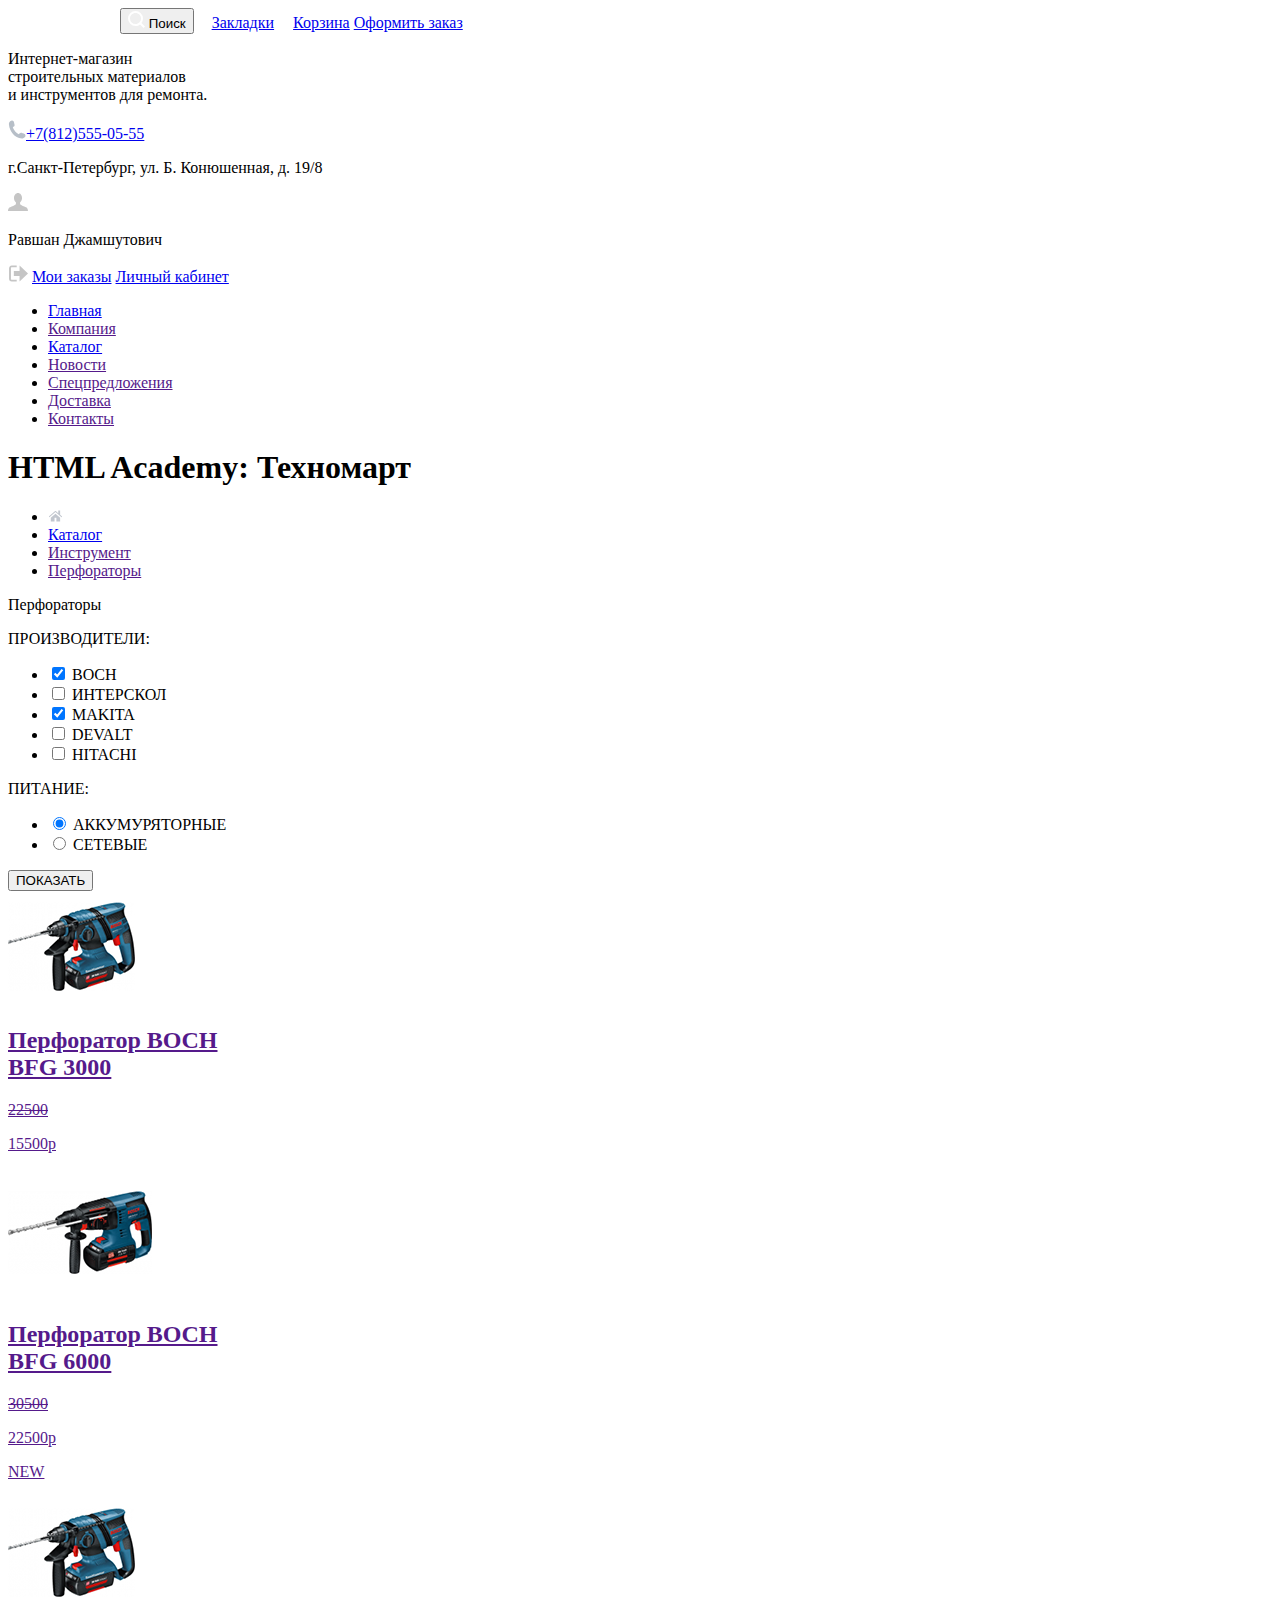
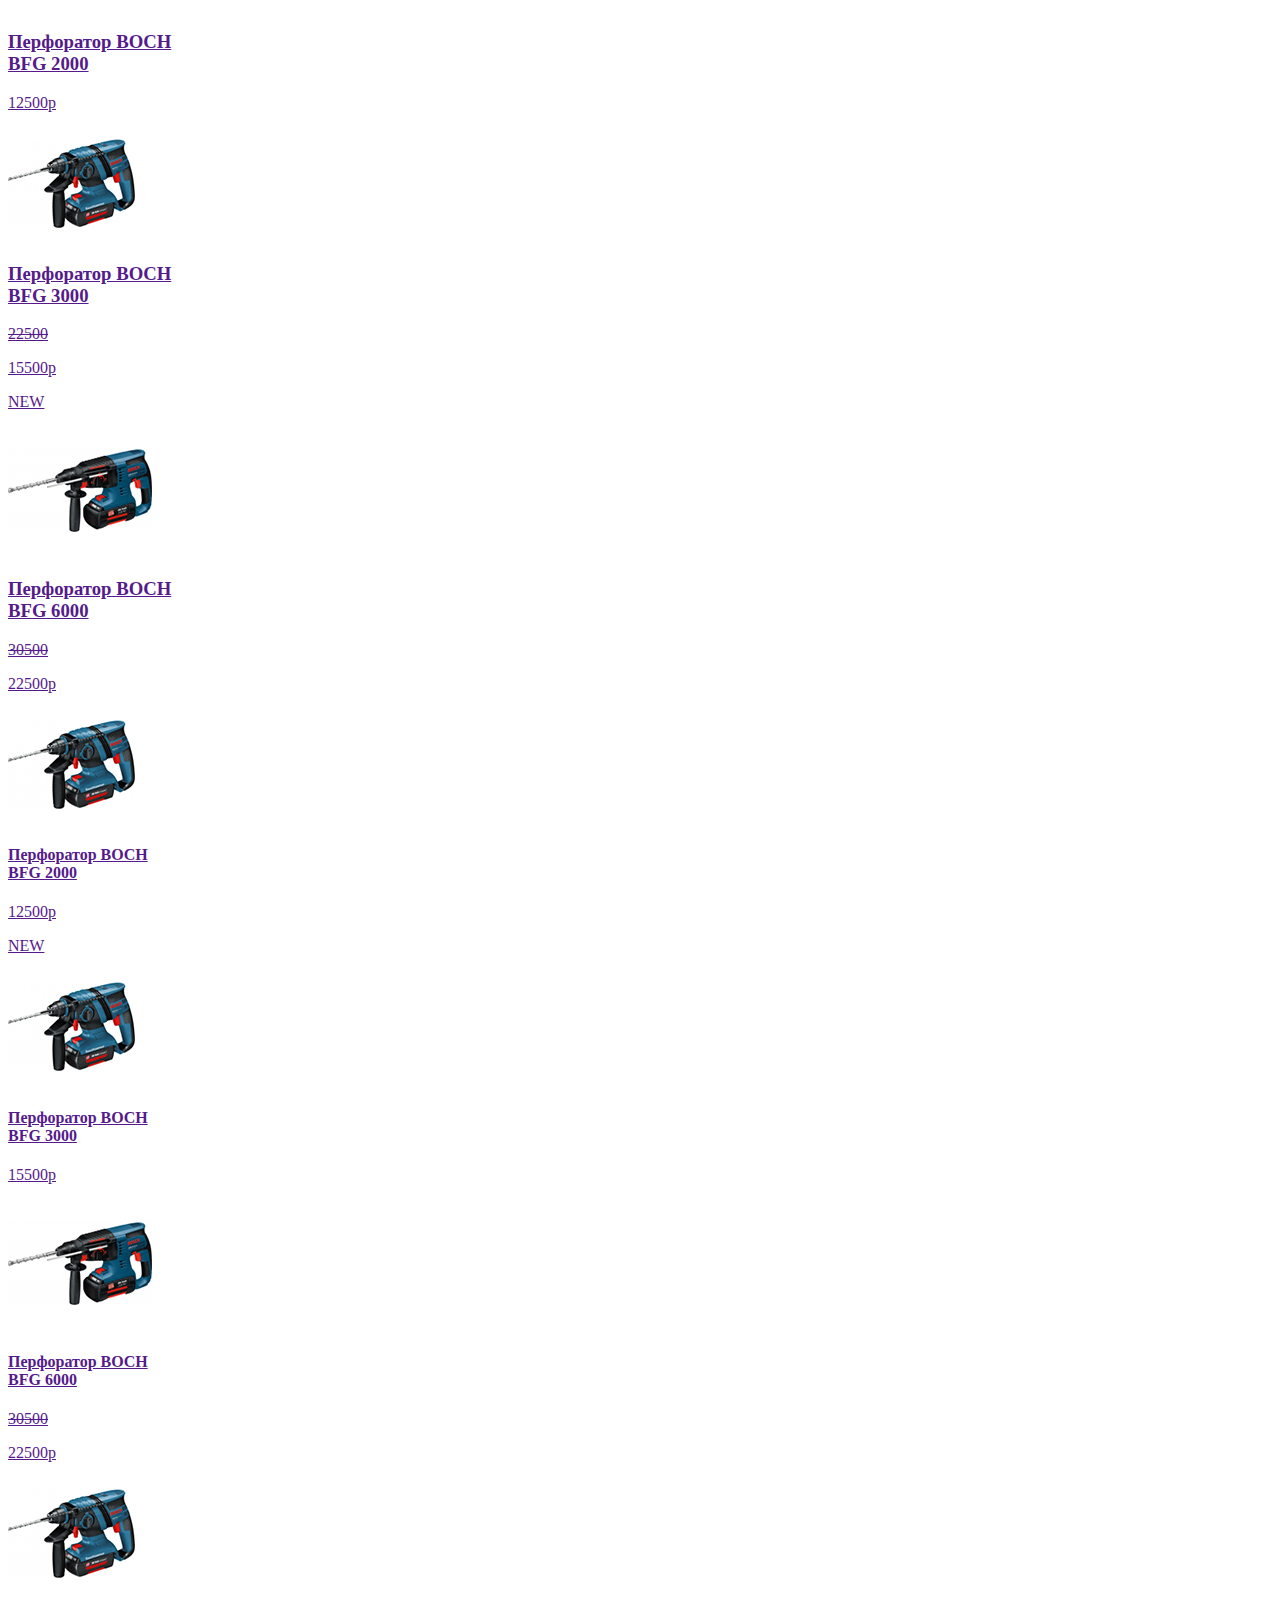
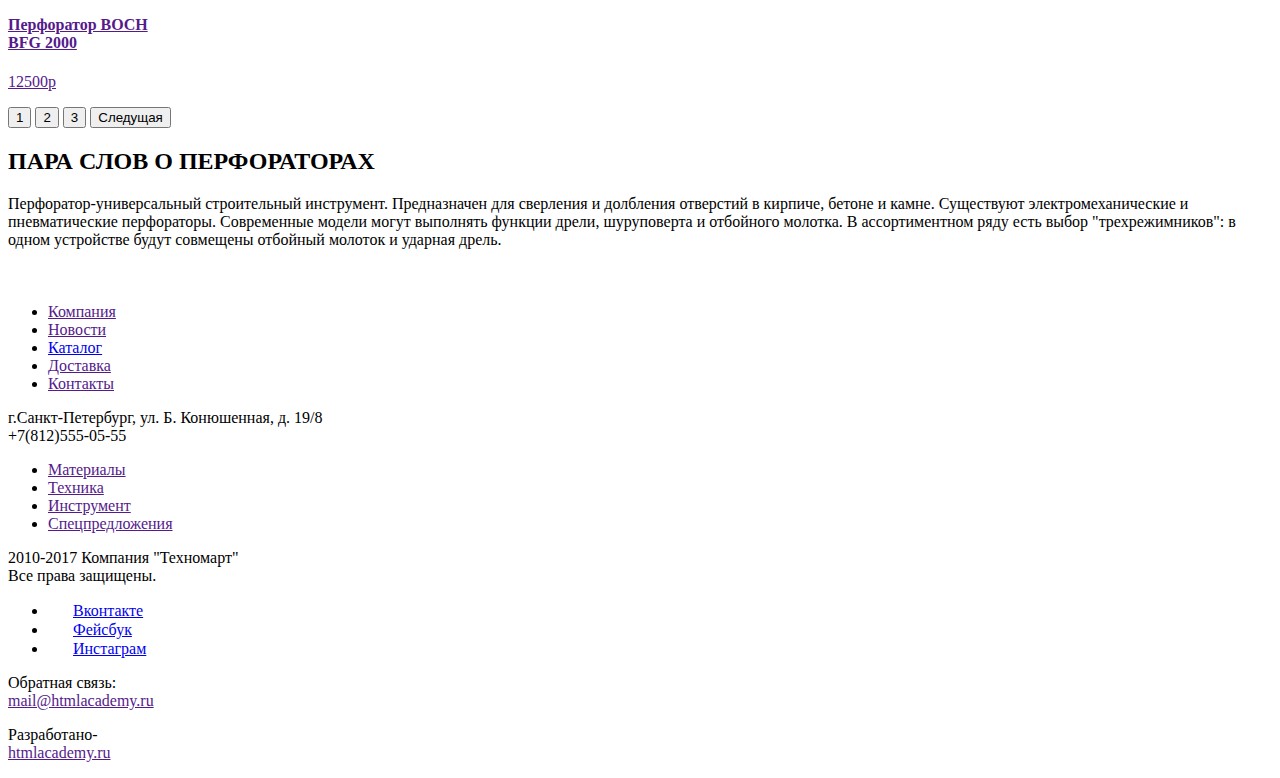
==== catalog.html @ 57511e49 "Доработка" ====
<!DOCTYPE html>
<html lang="ru">
  <head>
    <meta charset="utf-8">
    <title>HTML Academy: Техномарт</title>
  </head>
  <body>
  <header>
  <div>
   <a>
    <img src="./img/logo-technomart.svg" width="108" height="18" alt="Логотип ТЕХНОМАРТ">
   </a>
    <button type="button"><img src="./img/icon-search.svg" width="17" height="17" alt=""> Поиск</button>
    <a href=".html"><img src="./img/icon-bookmark.svg" width="14" height="16" alt="">Закладки</a>
    <a href=".html"><img src="./img/icon-cart.svg" width="15" height="18" alt="">Корзина</a>
    <a href=".html">Оформить заказ</a>
  </div>
  <div>
   <p>Интернет-магазин<br>
     строительных материалов<br>
	 и инструментов для ремонта.
   </p>
   <div>
    <a href=".html"><img src="./img/icon-phone.svg" width="18" height="19" alt="">+7(812)555-05-55</a>
    <p>г.Санкт-Петербург, ул. Б. Конюшенная, д. 19/8 </p>
   </div>
   <div>
    <img src="./img/icon-user.svg" width="20" height="18" alt=""><p>Равшан Джамшутович</p><img src="./img/icon-logout.svg" width="20" height="17" alt=""></button>
    <a href=".html">Мои заказы</a>
    <a href=".html">Личный кабинет</a>
   </div>
  </div>
  <nav>
   <ul>
	 <li><a href="index.html"> Главная </a></li>
	 <li><a href=""> Компания </a></li>
	 <li><a href="catalog.html"> Каталог</a></li>
	 <li><a href=""> Новости </a></li>
	 <li><a href=""> Спецпредложения </a></li>
	 <li><a href=""> Доставка </a></li>
	 <li><a href=""> Контакты</a></li>
	</ul>
	</nav>
   </header>
   
   <main>
     <h1>HTML Academy: Техномарт</h1> 
	 <ul>
	  <li>
		<a href="index.html">
			<img src="./img/icon-home.svg" width="14" height="12" alt="Техномарт">
		</a>
	  </li>
	  <li><a href="catalog.html"> Каталог </a></li>
	  <li><a href=""> Инструмент </a></li>
	  <li><a href=""> Перфораторы</a></li>
	 </ul>
	   <p>Перфораторы</p>
	 <div>
	  <form>
	 <p>ПРОИЗВОДИТЕЛИ:</p>
	 <ul>
	  <li>
	  <label>
		  <input type="checkbox" name="vendor[]" value="BOCH" checked>
		  BOCH
	  </label>
	  </li>
	  <li>
	  <label>
		  <input type="checkbox" name="vendor[]" value="ИНТЕРСКОЛ">
		  ИНТЕРСКОЛ
	  </label>
	  </li>
	  <li>
	  <label>
		  <input type="checkbox" name="vendor[]" value="MAKITA" checked>
		  MAKITA
	  </label>
	  </li>
	  <li>
	  <label>
		  <input type="checkbox" name="vendor[]" value="DEVALT">
		  DEVALT
	  </label>
	  </li>
	  <li>
	  <label>
		  <input type="checkbox" name="vendor[]" value="HITACHI">
		  HITACHI
	  </label>
	  </li>
	 </ul>
	 <p>ПИТАНИЕ:</p>
	 <ul>
	  <li>
	   <label>
	    <input type="radio" name="charge" value="АККУМУРЯТОРНЫЕ" checked>
	    АККУМУРЯТОРНЫЕ
	   </label>
	  </li>
	  <li>
	   <label>
	    <input type="radio" name="charge" value="СЕТЕВЫЕ">
	    СЕТЕВЫЕ
	   </label>
	  </li>
	 </ul>
	 <button type="submit">ПОКАЗАТЬ</button>
	 </form>
	 <div>
	  <div>
	   <a href="">
	    <img src="./img/snippet-18927_copy_3.png" width="127" height="112" alt="Перфоратор">
	    <h2>Перфоратор BOCH<br>
	      BFG 3000 </h2>
	    <s>22500</s>
	    <p>15500p</p>	
	   </a>
	  </div>
	 
	  <div>
	   <a href="">
	    <img src="./img/snippet-945_copy_2.png" width="144" height="128" alt="Перфоратор">
	    <h2>Перфоратор BOCH<br>
	      BFG 6000 </h2>
	    <s>30500</s>
	    <p>22500p</p>
	   </a>
	  </div>
	 
	  <div>
	   <a href="">
	    <p>NEW</p>
		<img src="./img/snippet-18927_copy_3.png" width="127" height="112"alt="Перфоратор">
	    <h3>Перфоратор BOCH<br>
	      BFG 2000 </h3>
	    <p>12500p</p>	
	   </a>
	  </div>
	 
	  <div>
	   <a href="">
	     <img src="./img/snippet-18927_copy_3.png" width="127" height="112" alt="Перфоратор">
	     <h3>Перфоратор BOCH<br>
	      BFG 3000 </h3>
		 <s>22500</s>
	     <p>15500p</p>	
	    </a>
	   </div>
	 
	  <div>
	   <a href="">
	    <p>NEW</p>
	    <img src="./img/snippet-945_copy_2.png" width="144" height="128"  alt="Перфоратор">
	    <h3>Перфоратор BOCH<br>
	      BFG 6000 </h3>
		<s>30500</s>
		<p>22500p</p>
	   </a>
	  </div>
	 
	  <div>
	   <a href="">
	    <img src="./img/snippet-18927_copy_3.png" width="127" height="112" alt="Перфоратор">
	    <h4>Перфоратор BOCH<br>
	      BFG 2000 </h4>
	    <p>12500p</p>	
	   </a>
	  </div>
	 
	  <div>
	   <a href="">
	    <p>NEW</p>
	    <img src="./img/snippet-18927_copy_3.png" width="127" height="112" alt="Перфоратор">
	    <h4>Перфоратор BOCH<br> BFG 3000</h4>
	    <p>15500p</p>
	   </a>
	  </div>
	 
	  <div>
	   <a href="">
	    <img src="./img/snippet-945_copy_2.png" width="144" height="128"  alt="Перфоратор">
	    <h4>Перфоратор BOCH<br>
	      BFG 6000 </h4>
	    <s>30500</s>
	    <p>22500p</p>
	   </a>
	  </div>
	 
	  <div>
	   <a href="">
	    <img src="./img/snippet-18927_copy_3.png" width="127" height="112" alt="Перфоратор">
	    <h4>Перфоратор BOCH<br>
	      BFG 2000 </h4>
	    <p>12500p</p>	
	   </a>
	  </div>
	 </div>
	 </div>
	 
	 <div>
	  <button type="button">1</button>
	  <button type="button">2</button>
	  <button type="button">3</button>
	  <button type="button">Следущая</button>
 	 </div>
	 <div>
	  <h2>ПАРА СЛОВ О ПЕРФОРАТОРАХ</h2>
	  <p>Перфоратор-универсальный строительный инструмент. Предназначен для сверления и долбления отверстий в кирпиче, бетоне и камне.
	     Существуют электромеханические и пневматические перфораторы. Современные модели могут выполнять функции дрели, шуруповерта и отбойного молотка. В ассортиментном ряду есть выбор "трехрежимников": в одном устройстве будут совмещены отбойный молоток и ударная дрель.</p>
	 </div>
	</main>
	<footer>
	 <div>
      <a>
        <img src="./img/logo-technomart.svg" width="108" height="18" alt="Логотип ТЕХНОМАРТ">
      </a>
      <ul>
       <li><a href=""> Компания </a></li>
	   <li><a href=""> Новости </a></li>
	   <li><a href="catalog.html"> Каталог</a></li>
	   <li><a href=""> Доставка</a></li>
	   <li><a href=""> Контакты</a></li>
      </ul>
	 </div>
	 <div>
      <p>г.Санкт-Петербург, ул. Б. Конюшенная, д. 19/8 <br>
	    +7(812)555-05-55
	  </p>
      <ul>
	   <li><a href=""> Материалы </a></li>
	   <li><a href=""> Техника </a></li>
	   <li><a href=""> Инструмент </a></li>
	   <li><a href=""> Спецпредложения </a></li>
      </ul>
	 </div>
	 <div>
	  <p>2010-2017 Компания "Техномарт"<br>
	    Все права защищены.
	  </p>
	  <ul>
	   <li><a href="#"><img src="./img/icon-vk.svg" width="25" height="15" alt="">Вконтакте</a></li>
	   <li><a href="#"><img src="./img/icon-fb.svg" width="25" height="15" alt="">Фейсбук</a></li>
	   <li><a href="#"><img src="./img/icon-insta.svg" width="25" height="15" alt="">Инстаграм</a></li>
	  </ul>
	  <p>Обратная связь:<br>
	    <a href="">mail@htmlacademy.ru</a>
	  <p>Разработано-<br>
	    <a href="">htmlacademy.ru</a>
	  </p>
	 </div>
	
     
   </footer>
   </body>
   </html>
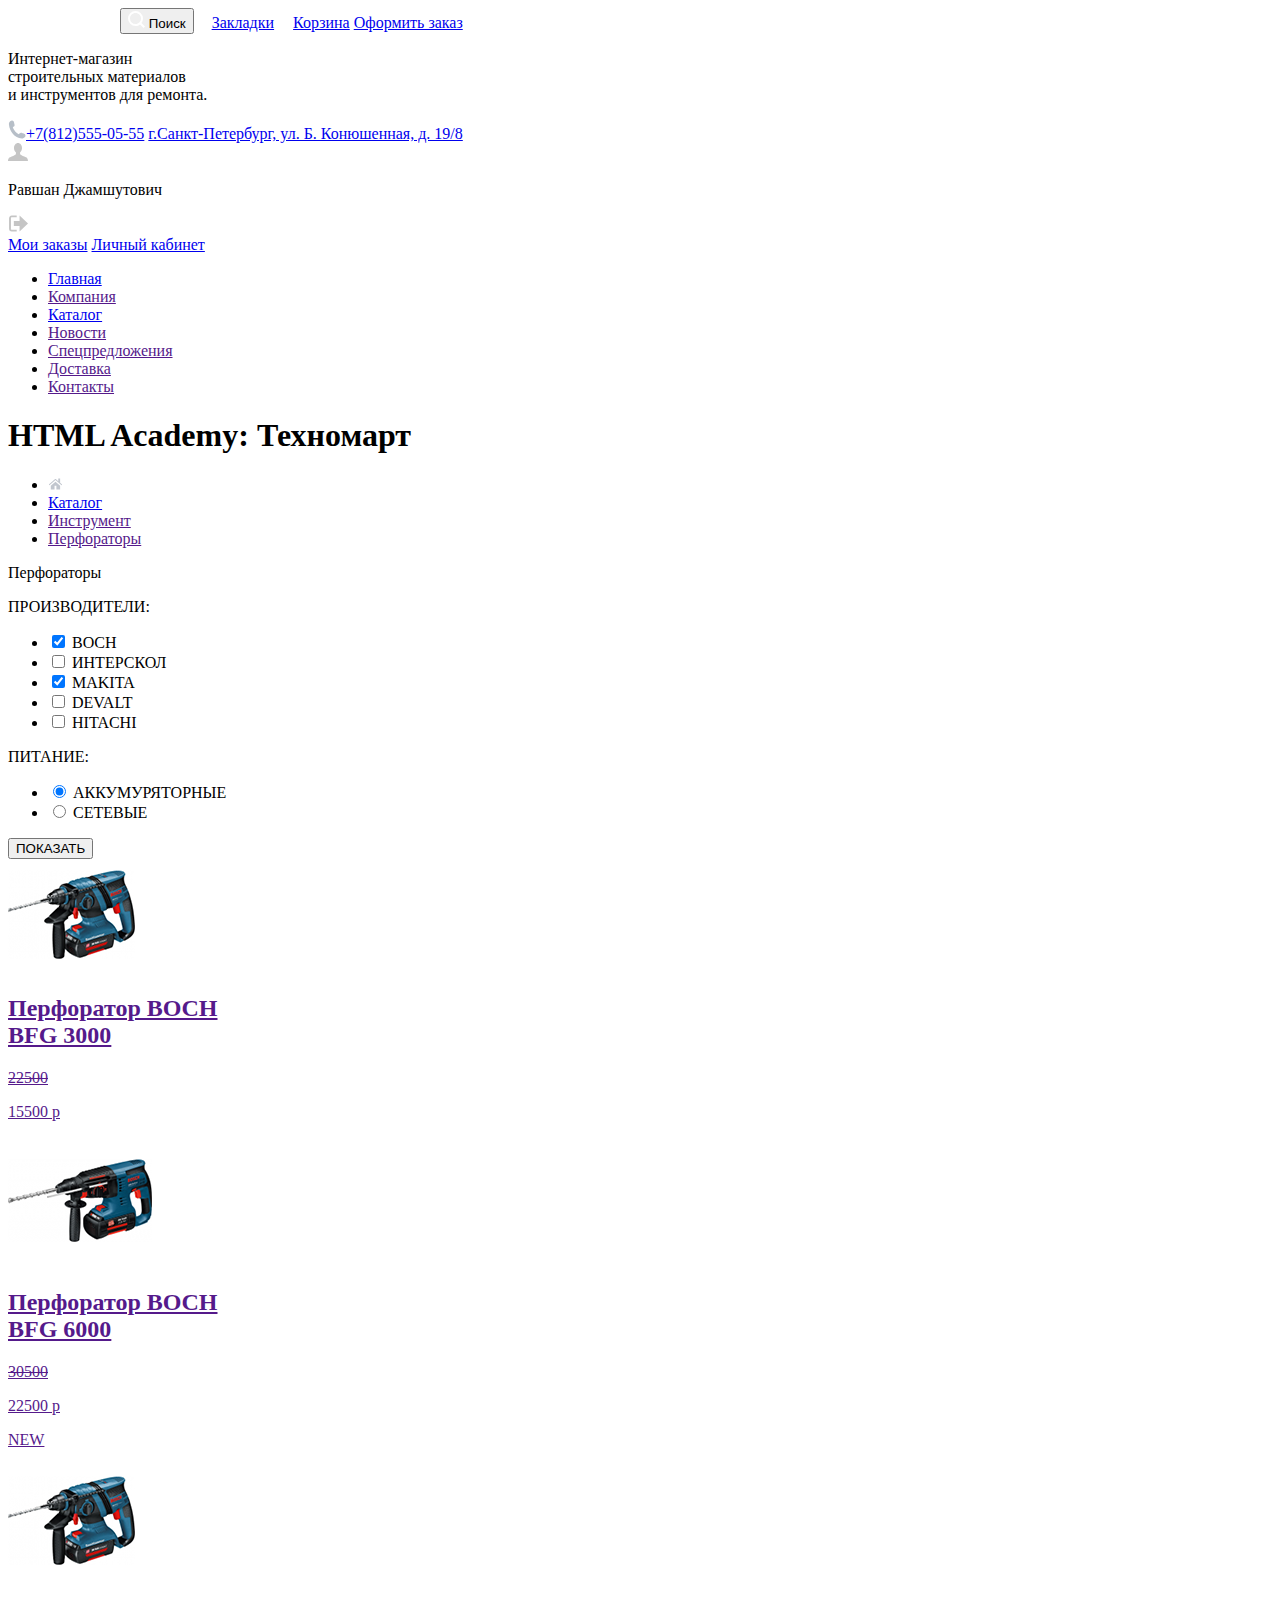
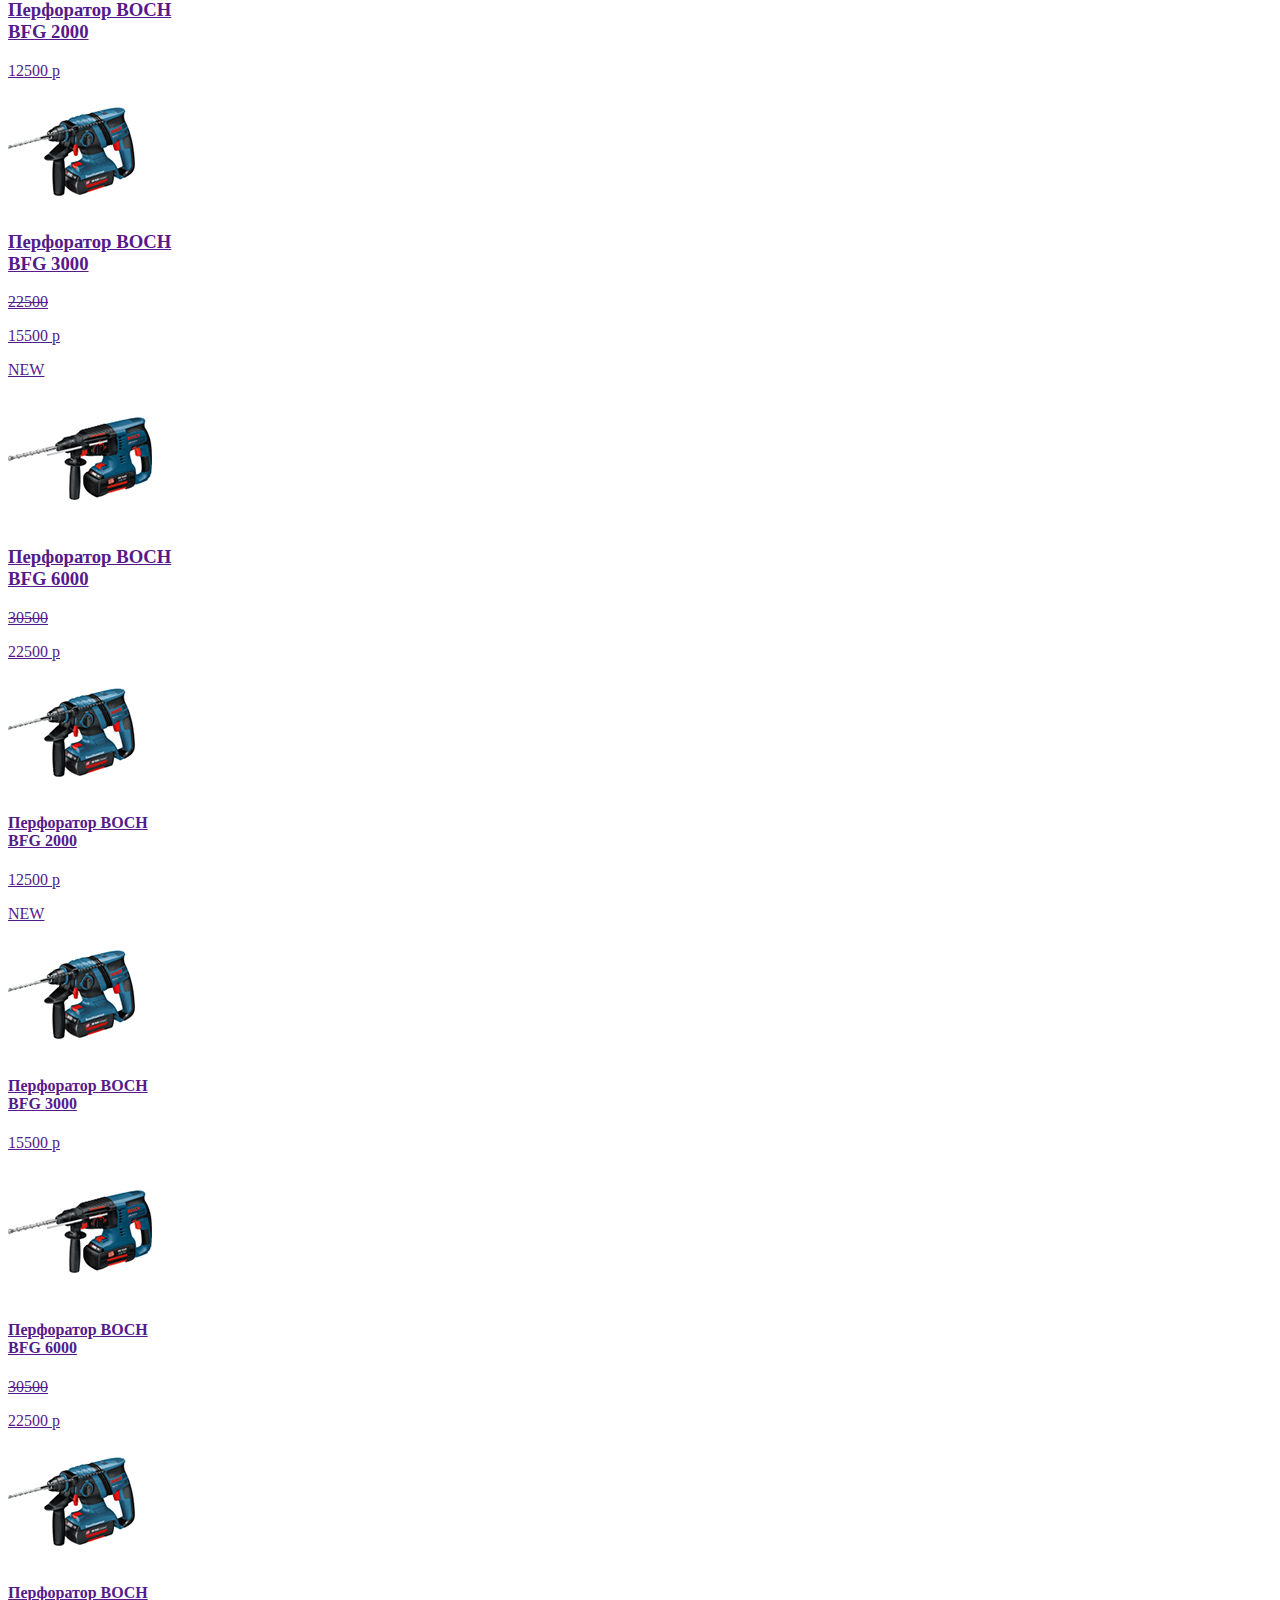
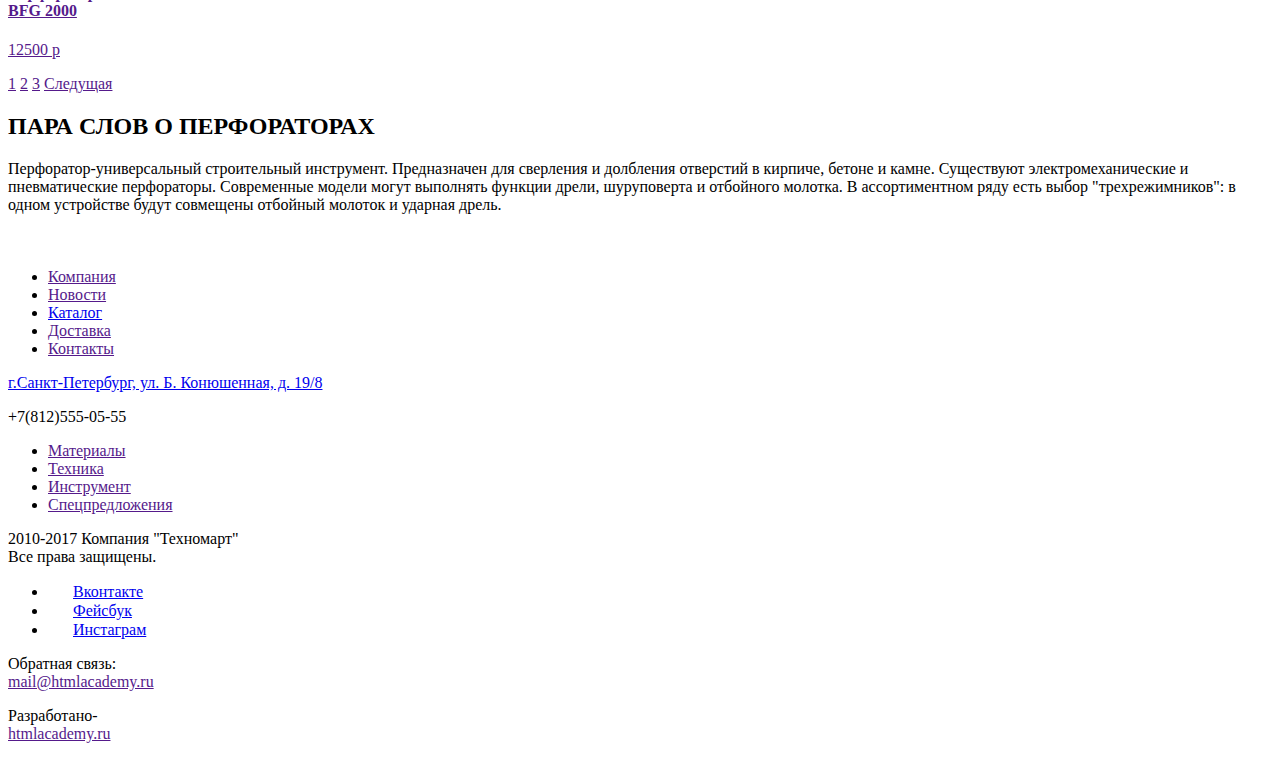
==== commit 101e547f: "css. Базовая стилизация" ====
--- a/catalog.html
+++ b/catalog.html
@@ -23,10 +23,14 @@
    </p>
    <div>
     <a href=".html"><img src="./img/icon-phone.svg" width="18" height="19" alt="">+7(812)555-05-55</a>
-    <p>г.Санкт-Петербург, ул. Б. Конюшенная, д. 19/8 </p>
+    <a href="https://www.google.com/maps/place/%D0%91%D0%BE%D0%BB%D1%8C%D1%88%D0%B0%D1%8F+%D0%9A%D0%BE%D0%BD%D1%8E%D1%88%D0%B5%D0%BD%D0%BD%D0%B0%D1%8F+%D1%83%D0%BB.,+19%2F8,+%D0%A1%D0%B0%D0%BD%D0%BA%D1%82-%D0%9F%D0%B5%D1%82%D0%B5%D1%80%D0%B1%D1%83%D1%80%D0%B3,+191186/@59.9387192,30.3208587,17z/data=!3m1!4b1!4m5!3m4!1s0x4696310fca145cc1:0x42b32648d8238007!8m2!3d59.9387165!4d30.3230474?hl=ru-RU">г.Санкт-Петербург, ул. Б. Конюшенная, д. 19/8 </a>
    </div>
    <div>
-    <img src="./img/icon-user.svg" width="20" height="18" alt=""><p>Равшан Джамшутович</p><img src="./img/icon-logout.svg" width="20" height="17" alt=""></button>
+    <div>
+     <img src="./img/icon-user.svg" width="20" height="18" alt="">
+	 <p>Равшан Джамшутович</p>
+	 <a href="index.html"><img src="./img/icon-logout.svg" width="20" height="17" alt=""></a>
+	 </div>
     <a href=".html">Мои заказы</a>
     <a href=".html">Личный кабинет</a>
    </div>
@@ -43,9 +47,9 @@
 	</ul>
 	</nav>
    </header>
-   
+
    <main>
-     <h1>HTML Academy: Техномарт</h1> 
+     <h1>HTML Academy: Техномарт</h1>
 	 <ul>
 	  <li>
 		<a href="index.html">
@@ -116,40 +120,40 @@
 	    <h2>Перфоратор BOCH<br>
 	      BFG 3000 </h2>
 	    <s>22500</s>
-	    <p>15500p</p>	
-	   </a>
-	  </div>
-	 
+	    <p class="value">15500 p</p>
+	   </a>
+	  </div>
+
 	  <div>
 	   <a href="">
 	    <img src="./img/snippet-945_copy_2.png" width="144" height="128" alt="Перфоратор">
 	    <h2>Перфоратор BOCH<br>
 	      BFG 6000 </h2>
 	    <s>30500</s>
-	    <p>22500p</p>
-	   </a>
-	  </div>
-	 
+	    <p class="value">22500 p</p>
+	   </a>
+	  </div>
+
 	  <div>
 	   <a href="">
 	    <p>NEW</p>
 		<img src="./img/snippet-18927_copy_3.png" width="127" height="112"alt="Перфоратор">
 	    <h3>Перфоратор BOCH<br>
 	      BFG 2000 </h3>
-	    <p>12500p</p>	
-	   </a>
-	  </div>
-	 
+	    <p class="value">12500 p</p>
+	   </a>
+	  </div>
+
 	  <div>
 	   <a href="">
 	     <img src="./img/snippet-18927_copy_3.png" width="127" height="112" alt="Перфоратор">
 	     <h3>Перфоратор BOCH<br>
 	      BFG 3000 </h3>
 		 <s>22500</s>
-	     <p>15500p</p>	
+	     <p class="value">15500 p</p>
 	    </a>
 	   </div>
-	 
+
 	  <div>
 	   <a href="">
 	    <p>NEW</p>
@@ -157,54 +161,54 @@
 	    <h3>Перфоратор BOCH<br>
 	      BFG 6000 </h3>
 		<s>30500</s>
-		<p>22500p</p>
-	   </a>
-	  </div>
-	 
+		<p class="value">22500 p</p>
+	   </a>
+	  </div>
+
 	  <div>
 	   <a href="">
 	    <img src="./img/snippet-18927_copy_3.png" width="127" height="112" alt="Перфоратор">
 	    <h4>Перфоратор BOCH<br>
 	      BFG 2000 </h4>
-	    <p>12500p</p>	
-	   </a>
-	  </div>
-	 
+	    <p class="value">12500 p</p>
+	   </a>
+	  </div>
+
 	  <div>
 	   <a href="">
 	    <p>NEW</p>
 	    <img src="./img/snippet-18927_copy_3.png" width="127" height="112" alt="Перфоратор">
 	    <h4>Перфоратор BOCH<br> BFG 3000</h4>
-	    <p>15500p</p>
-	   </a>
-	  </div>
-	 
+	    <p class="value">15500 p</p>
+	   </a>
+	  </div>
+
 	  <div>
 	   <a href="">
 	    <img src="./img/snippet-945_copy_2.png" width="144" height="128"  alt="Перфоратор">
 	    <h4>Перфоратор BOCH<br>
 	      BFG 6000 </h4>
 	    <s>30500</s>
-	    <p>22500p</p>
-	   </a>
-	  </div>
-	 
+	    <p class="value">22500 p</p>
+	   </a>
+	  </div>
+
 	  <div>
 	   <a href="">
 	    <img src="./img/snippet-18927_copy_3.png" width="127" height="112" alt="Перфоратор">
 	    <h4>Перфоратор BOCH<br>
 	      BFG 2000 </h4>
-	    <p>12500p</p>	
-	   </a>
-	  </div>
-	 </div>
-	 </div>
-	 
-	 <div>
-	  <button type="button">1</button>
-	  <button type="button">2</button>
-	  <button type="button">3</button>
-	  <button type="button">Следущая</button>
+	    <p class="value">12500 p</p>
+	   </a>
+	  </div>
+	 </div>
+	 </div>
+
+	 <div>
+	  <a href="">1</a>
+	  <a href="">2</a>
+	  <a href="">3</a>
+	  <a href="">Следущая</a>
  	 </div>
 	 <div>
 	  <h2>ПАРА СЛОВ О ПЕРФОРАТОРАХ</h2>
@@ -226,9 +230,8 @@
       </ul>
 	 </div>
 	 <div>
-      <p>г.Санкт-Петербург, ул. Б. Конюшенная, д. 19/8 <br>
-	    +7(812)555-05-55
-	  </p>
+      <a href="https://www.google.com/maps/place/%D0%91%D0%BE%D0%BB%D1%8C%D1%88%D0%B0%D1%8F+%D0%9A%D0%BE%D0%BD%D1%8E%D1%88%D0%B5%D0%BD%D0%BD%D0%B0%D1%8F+%D1%83%D0%BB.,+19%2F8,+%D0%A1%D0%B0%D0%BD%D0%BA%D1%82-%D0%9F%D0%B5%D1%82%D0%B5%D1%80%D0%B1%D1%83%D1%80%D0%B3,+191186/@59.9387192,30.3208587,17z/data=!3m1!4b1!4m5!3m4!1s0x4696310fca145cc1:0x42b32648d8238007!8m2!3d59.9387165!4d30.3230474?hl=ru-RU">г.Санкт-Петербург, ул. Б. Конюшенная, д. 19/8 </a>
+	    <p>+7(812)555-05-55</p>
       <ul>
 	   <li><a href=""> Материалы </a></li>
 	   <li><a href=""> Техника </a></li>
@@ -251,10 +254,8 @@
 	    <a href="">htmlacademy.ru</a>
 	  </p>
 	 </div>
-	
-     
+
+
    </footer>
    </body>
    </html>
-	 
-   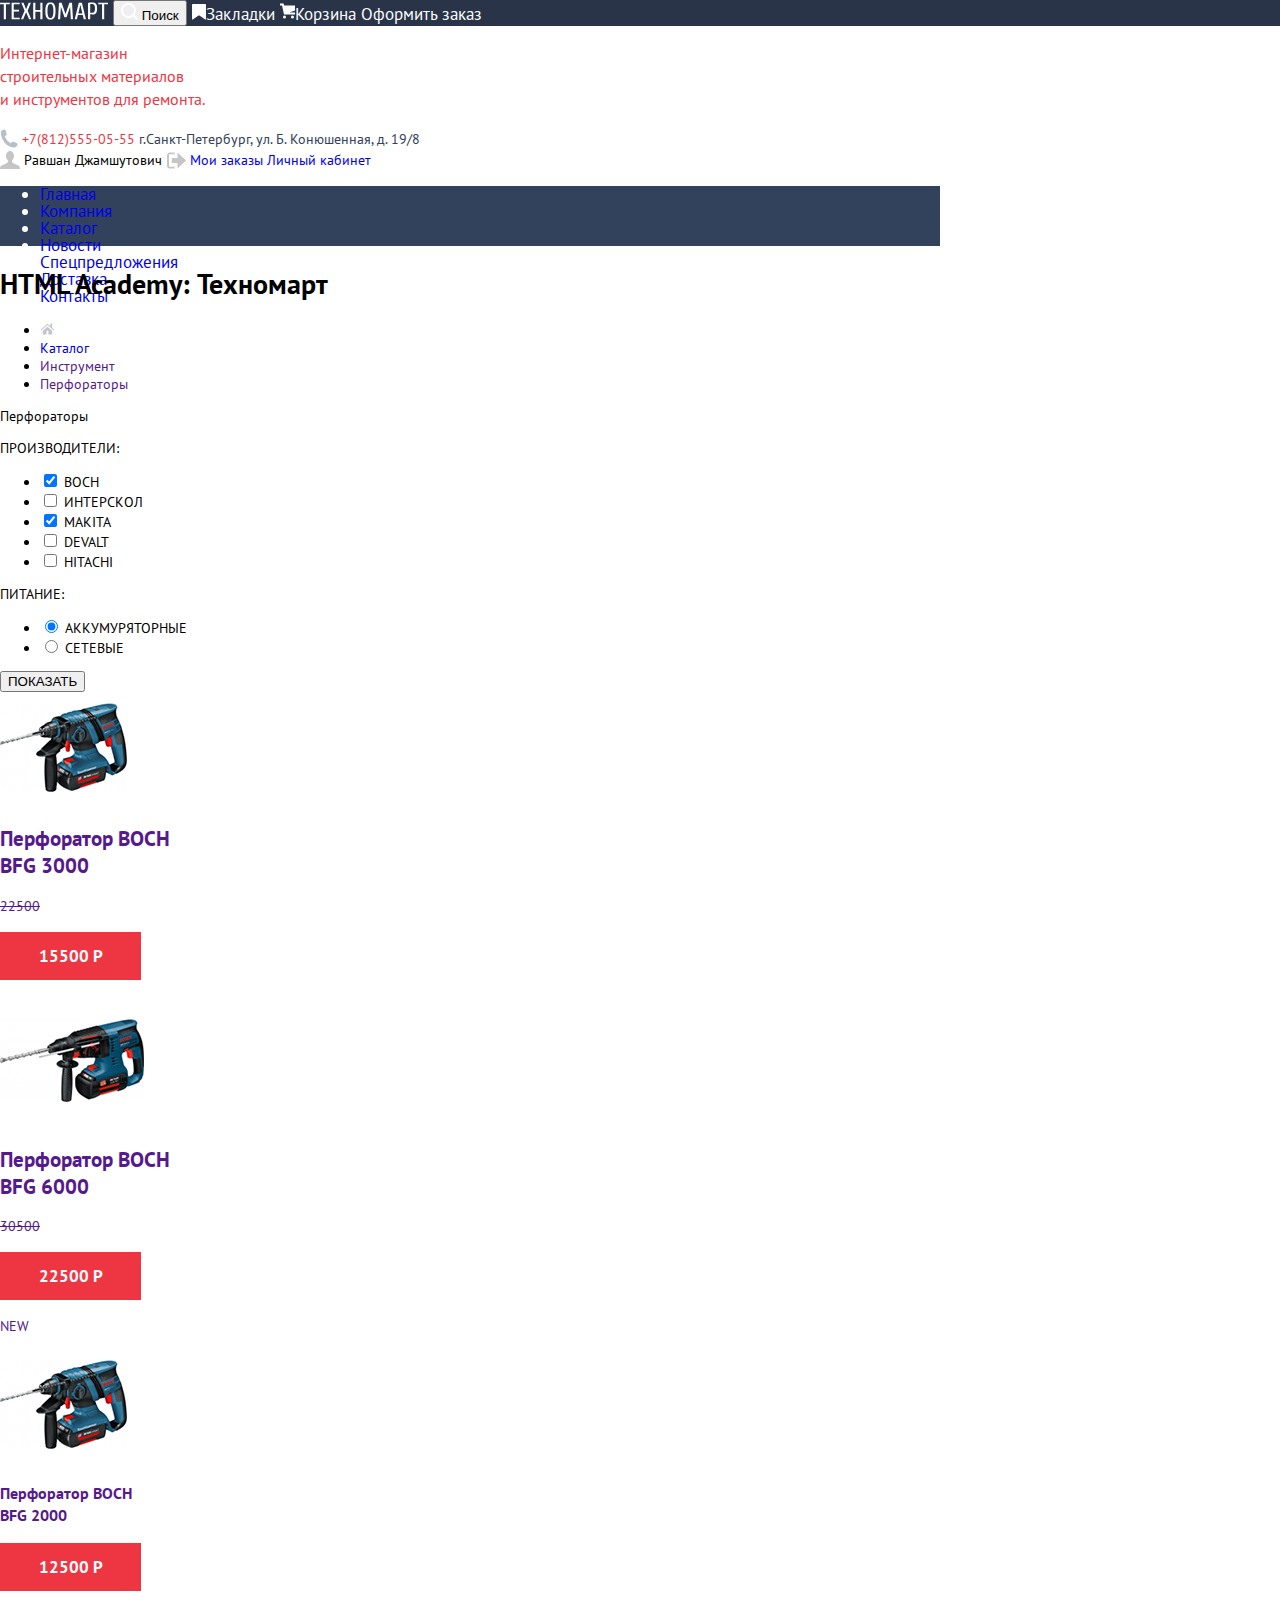
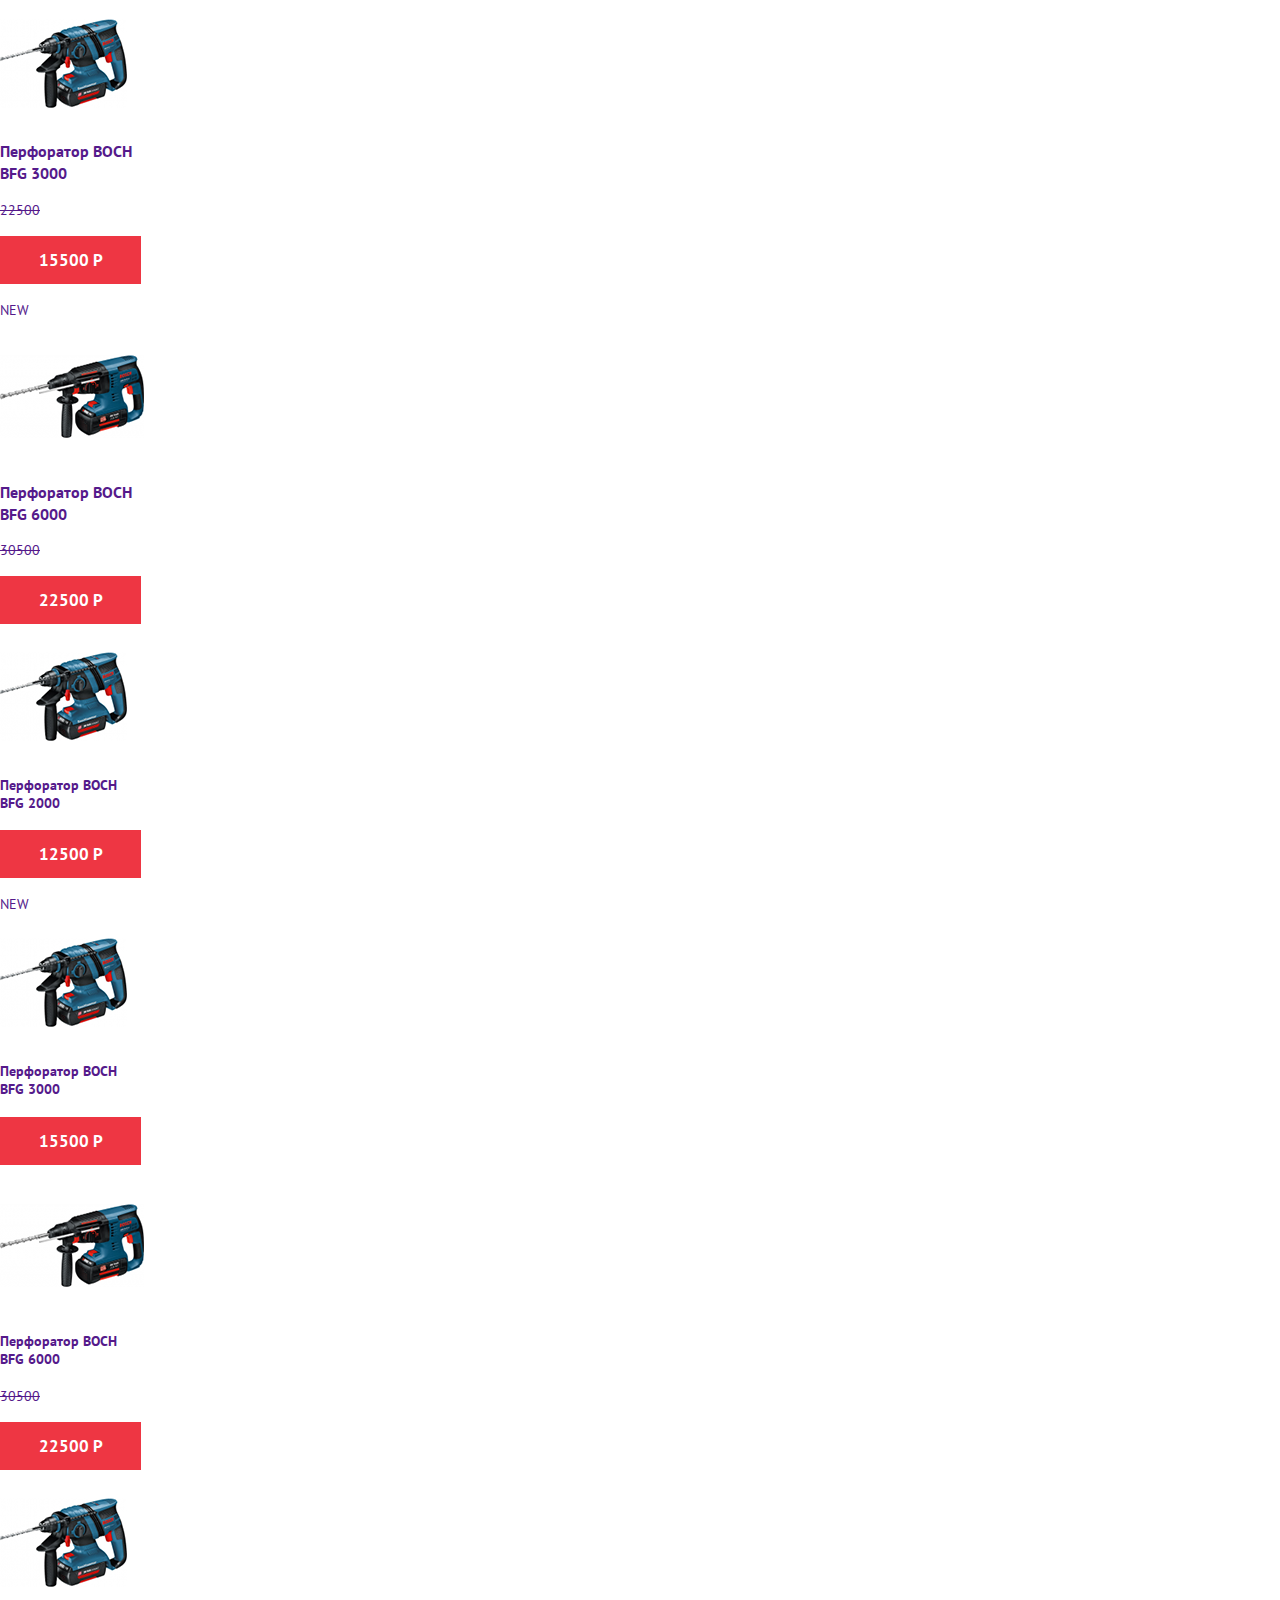
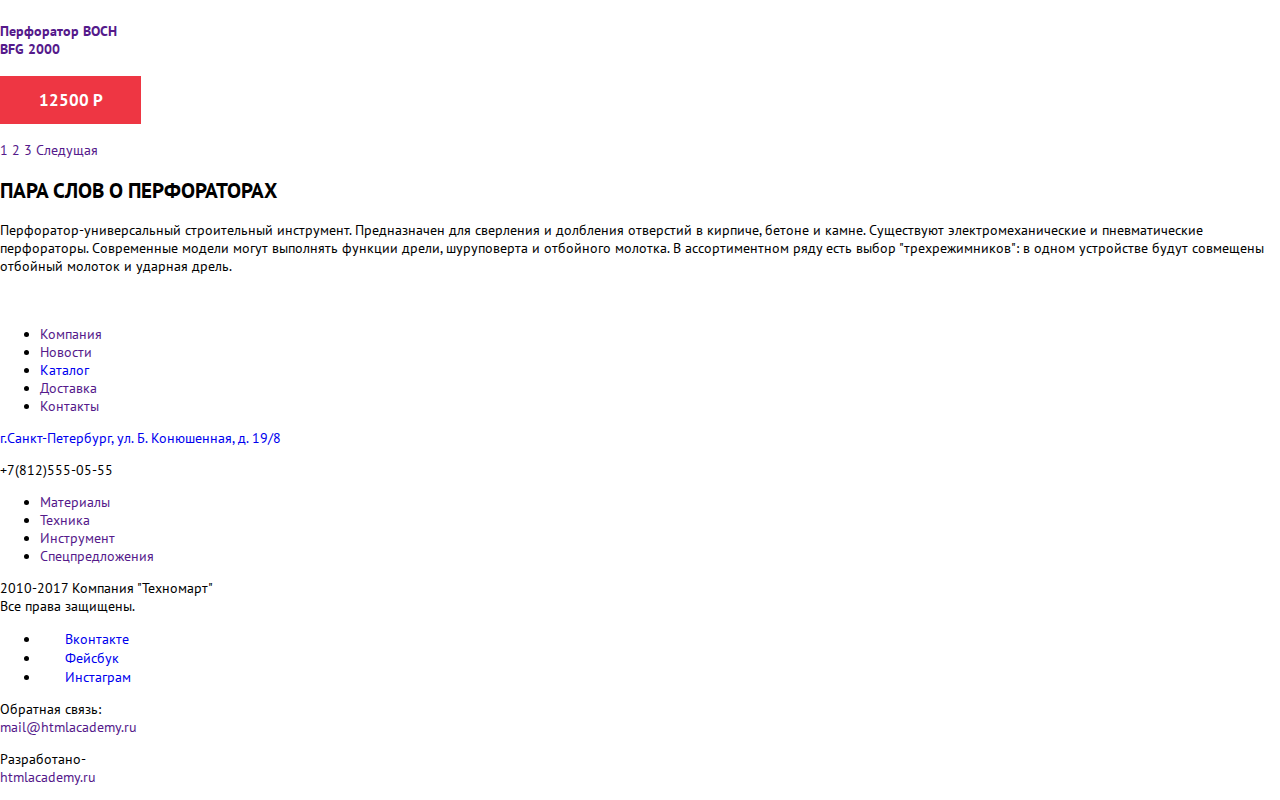
==== commit e70f9df4: "Продолжение2" ====
--- a/catalog.html
+++ b/catalog.html
@@ -4,49 +4,53 @@
   <head>
     <meta charset="utf-8">
     <title>HTML Academy: Техномарт</title>
+    <link href="./css/style.css" rel="stylesheet">
+    <link href="https://fonts.googleapis.com/css?family=PT+Sans&display=swap" rel="stylesheet">
   </head>
   <body>
   <header>
+
+  <div class="main-navigation">
+    <a>
+    <img src="./img/logo-technomart.svg" width="108" height="18" alt="Логотип ТЕХНОМАРТ">
+    </a>
+    <button type="button"><img src="./img/icon-search.svg" width="17" height="17" alt=""> Поиск</button>
+    <a href="#"><img src="./img/icon-bookmark.svg" width="14" height="16" alt="">Закладки</a>
+    <a href="#"><img src="./img/icon-cart.svg" width="15" height="18" alt="">Корзина</a>
+    <a href="#">Оформить заказ</a>
+  </div>
+
+  <div class-"container">
   <div>
-   <a>
-    <img src="./img/logo-technomart.svg" width="108" height="18" alt="Логотип ТЕХНОМАРТ">
-   </a>
-    <button type="button"><img src="./img/icon-search.svg" width="17" height="17" alt=""> Поиск</button>
-    <a href=".html"><img src="./img/icon-bookmark.svg" width="14" height="16" alt="">Закладки</a>
-    <a href=".html"><img src="./img/icon-cart.svg" width="15" height="18" alt="">Корзина</a>
-    <a href=".html">Оформить заказ</a>
+    <p class="text">Интернет-магазин<br>строительных материалов<br> и инструментов для ремонта.</p>
+    <a href="#">
+    <img src="./img/icon-phone.svg" width="18" height="19" alt="" class="tel-icon">
+    <span class="tel-number">+7(812)555-05-55</span>
+    </a>
+    <a href="https://www.google.com/maps/place/%D0%91%D0%BE%D0%BB%D1%8C%D1%88%D0%B0%D1%8F+%D0%9A%D0%BE%D0%BD%D1%8E%D1%88%D0%B5%D0%BD%D0%BD%D0%B0%D1%8F+%D1%83%D0%BB.,+19%2F8,+%D0%A1%D0%B0%D0%BD%D0%BA%D1%82-%D0%9F%D0%B5%D1%82%D0%B5%D1%80%D0%B1%D1%83%D1%80%D0%B3,+191186/@59.9387192,30.3208587,17z/data=!3m1!4b1!4m5!3m4!1s0x4696310fca145cc1:0x42b32648d8238007!8m2!3d59.9387165!4d30.3230474?hl=ru-RU" class="address">г.Санкт-Петербург, ул. Б. Конюшенная, д. 19/8 </a>
   </div>
-  <div>
-   <p>Интернет-магазин<br>
-     строительных материалов<br>
-	 и инструментов для ремонта.
-   </p>
+
    <div>
-    <a href=".html"><img src="./img/icon-phone.svg" width="18" height="19" alt="">+7(812)555-05-55</a>
-    <a href="https://www.google.com/maps/place/%D0%91%D0%BE%D0%BB%D1%8C%D1%88%D0%B0%D1%8F+%D0%9A%D0%BE%D0%BD%D1%8E%D1%88%D0%B5%D0%BD%D0%BD%D0%B0%D1%8F+%D1%83%D0%BB.,+19%2F8,+%D0%A1%D0%B0%D0%BD%D0%BA%D1%82-%D0%9F%D0%B5%D1%82%D0%B5%D1%80%D0%B1%D1%83%D1%80%D0%B3,+191186/@59.9387192,30.3208587,17z/data=!3m1!4b1!4m5!3m4!1s0x4696310fca145cc1:0x42b32648d8238007!8m2!3d59.9387165!4d30.3230474?hl=ru-RU">г.Санкт-Петербург, ул. Б. Конюшенная, д. 19/8 </a>
+    <img src="./img/icon-user.svg" width="20" height="18" alt="" class="tel-icon">
+	  <span>Равшан Джамшутович</span>
+	  <a href="index.html"><img src="./img/icon-logout.svg" width="20" height="17" alt="" class="tel-icon"></a>
+    <a href="#">Мои заказы</a>
+    <a href="#">Личный кабинет</a>
    </div>
-   <div>
-    <div>
-     <img src="./img/icon-user.svg" width="20" height="18" alt="">
-	 <p>Равшан Джамшутович</p>
-	 <a href="index.html"><img src="./img/icon-logout.svg" width="20" height="17" alt=""></a>
-	 </div>
-    <a href=".html">Мои заказы</a>
-    <a href=".html">Личный кабинет</a>
-   </div>
-  </div>
-  <nav>
-   <ul>
-	 <li><a href="index.html"> Главная </a></li>
-	 <li><a href=""> Компания </a></li>
-	 <li><a href="catalog.html"> Каталог</a></li>
-	 <li><a href=""> Новости </a></li>
-	 <li><a href=""> Спецпредложения </a></li>
-	 <li><a href=""> Доставка </a></li>
-	 <li><a href=""> Контакты</a></li>
-	</ul>
+
+   <nav class="site-navigation">
+    <ul>
+	  <li><a href="index.html"> Главная </a></li>
+	  <li><a href="#"> Компания </a></li>
+	  <li><a href="catalog.html"> Каталог</a></li>
+	  <li><a href="#"> Новости </a></li>
+	  <li><a href="#"> Спецпредложения </a></li>
+	  <li><a href="#"> Доставка </a></li>
+	  <li><a href="#"> Контакты</a></li>
+  	</ul>
 	</nav>
-   </header>
+</div>
+ </header>
 
    <main>
      <h1>HTML Academy: Техномарт</h1>
--- a/css/style.css
+++ b/css/style.css
@@ -0,0 +1,183 @@
+@font-face {
+	font-family: "Cuprum";
+	src: url("../fonts/web/cuprum.woff");
+	font-style: normal;
+	font-weight: normal;
+}
+
+* {
+  box-sizing: border-box;
+}
+
+body {
+  margin: 0;
+  padding: 0;
+  font-family: "PT Sans", Cuprum, Arial;
+  font-size: 14px;
+  line-height: normal;
+  font-weight: 700px;
+  color: black;
+  background-color: white;
+}
+
+a {
+  text-decoration: none;
+}
+
+.container {
+  width: 940px;
+  margin: 0 auto;
+}
+
+.uppercase {
+  text-transform: uppercase;
+}
+
+.main-navigation {
+  font-size: 17px;
+  line-height: 18px;
+  color: #fff;
+  background-color: #293449;
+  list-style: none;
+}
+
+.main-navigation a {
+  color: #fff;
+}
+
+.main-navigation a:hover,
+.main-navigation a:focus {
+  background-color: #212a3a
+}
+
+.text {
+  color: #ee3643;
+  font-size: 16px;
+  line-height: 23px;
+}
+
+.tel-number {
+  color: #ee3643;
+  font-size: 21 px;
+  line-height: 21px;
+  font-weight: 400;
+}
+
+.tel-icon {
+  vertical-align: sub;
+}
+
+.address {
+  color: #32425c;
+  font-size: 14px;
+  line-height: 24px;
+  font-weight: 400;
+}
+
+.user-navigation {
+  color: #000;
+  font-size: 21px;
+  line-height: 21px;
+  font-weight: 400px;
+}
+
+.site-navigation {
+  color: #ffffff;
+  font-size: 17px;
+  line-height: 17px;
+  font-weight:400;
+  background-color: #32425c;
+  width: 940px;
+  height: 60px;
+}
+
+.visually-hidden {
+  font-size: 0;
+  visibility: hidden;
+}
+
+.banner {
+  width: 300px;
+  height: 123px;
+  padding: 20px 23px;
+  background-color: #ffbf47;
+}
+
+.banner-title {
+  margin: 0 0 13px;
+  color: #fff;
+  font-size: 24px;
+  font-weight: 700;
+  line-height: 30px;
+}
+
+.banner-link {
+  display: flex;
+  align-items: center;
+  justify-content: center;
+  width: 135px;
+  height: 38px;
+  background-color: rgba(255, 255, 255, .1);
+  color: #fff;
+  font-size: 14px;
+  font-weight: 400;
+  line-height: 18px;
+  text-transform: uppercase;
+}
+
+.banner-img {
+  float: right;
+  margin: 11px 23px 0 0;
+}
+
+.banner-blue {
+  background-color: #3bbce3;
+}
+
+.banner-lilac {
+  background-color: #dc91d8;
+}
+
+.banner-green {
+  background-color: #8ed78f;
+}
+
+.banner-orange {
+  background-color: #ffc847;
+}
+
+.gallery {
+  display: flex;
+  align-items: center;
+  justify-content: flex-start;
+  font-size: 18px;
+  font-weight: 700;
+  line-height: 20px;
+  width: 220px;
+  height: 318px;
+  border: 1px solid #eaeaea;
+  background-color: #fff;
+}
+
+.product-name {
+  width: 185px;
+  height: 43px;
+  color: #000;
+  font-size: 18px;
+  font-weight: 700px;
+  line-height: 20px;
+}
+
+.value {
+  display: flex;
+  align-items: center;
+  justify-content: center;
+  color: #fff;
+  font-size: 17px;
+  font-weight: 700;
+  line-height: 18px;
+  text-transform: uppercase;
+  width: 141px;
+  height: 48px;
+  background-color: #ee3643;
+}
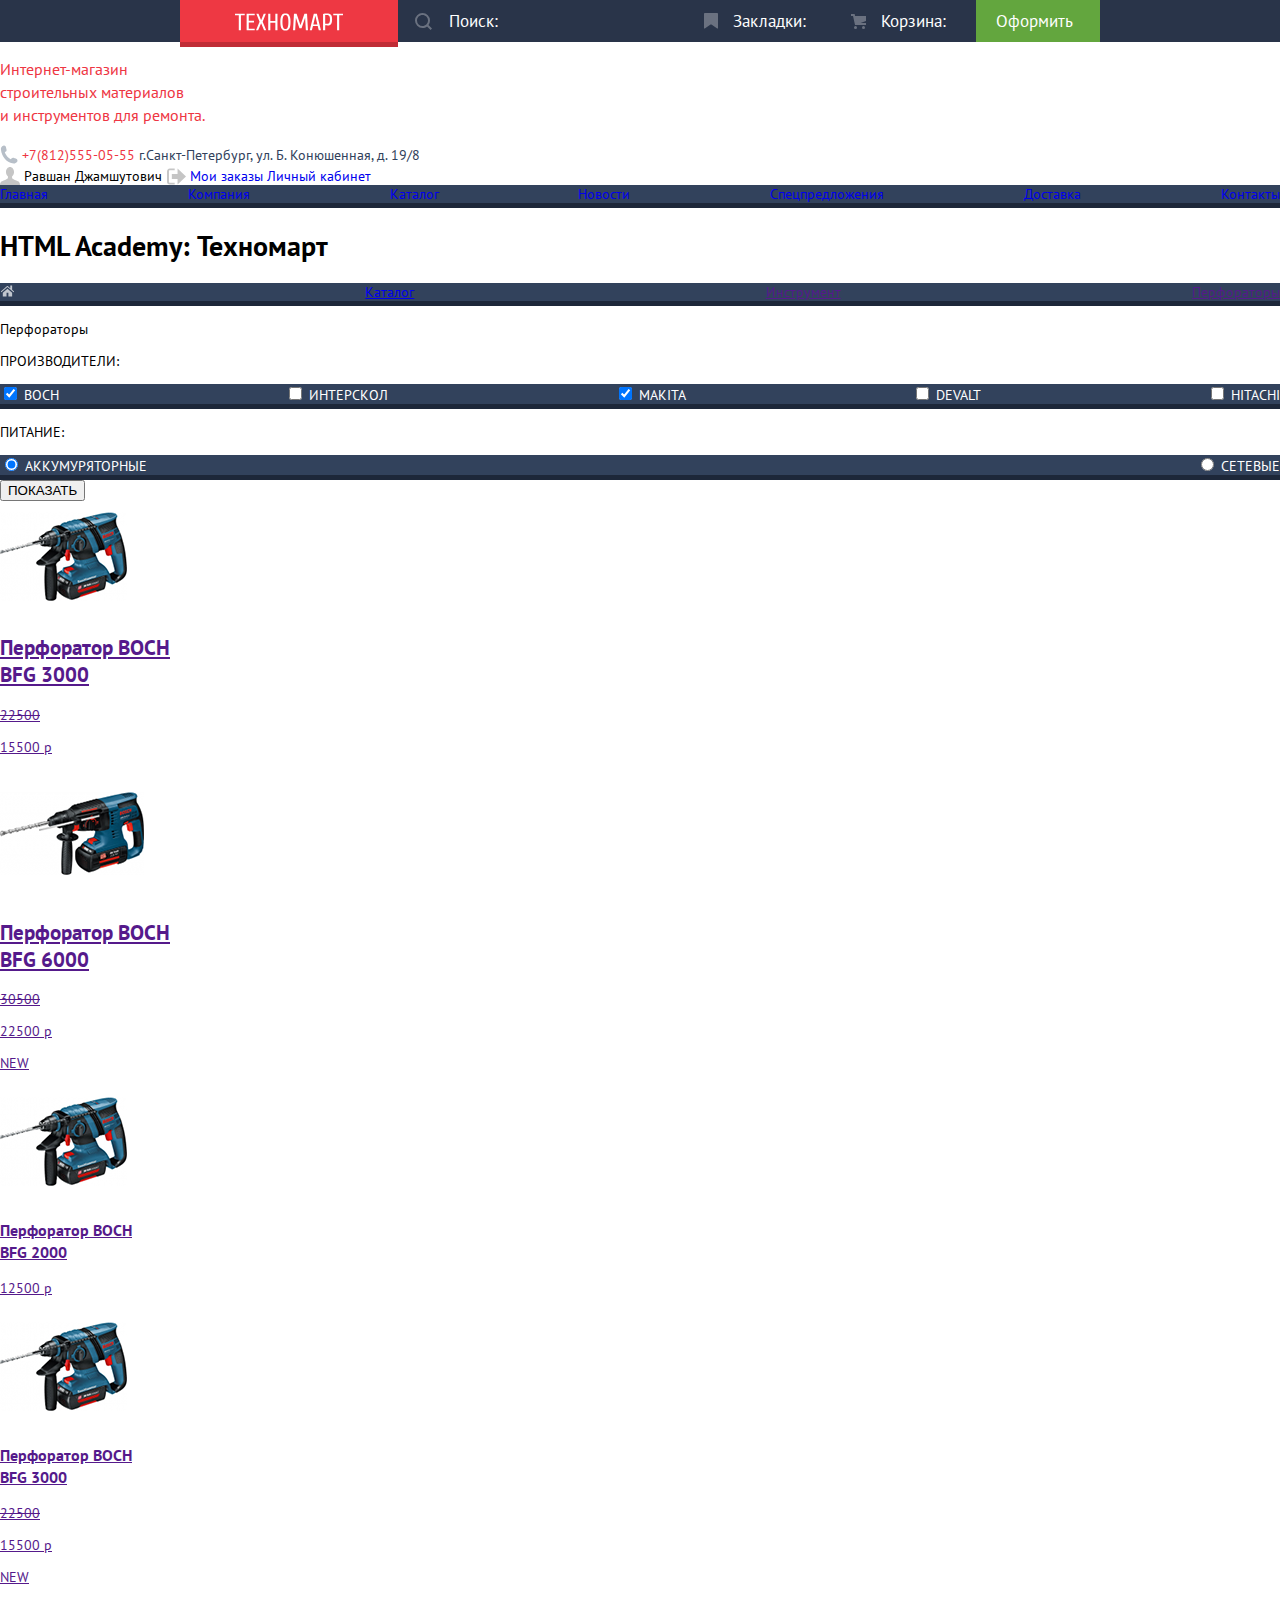
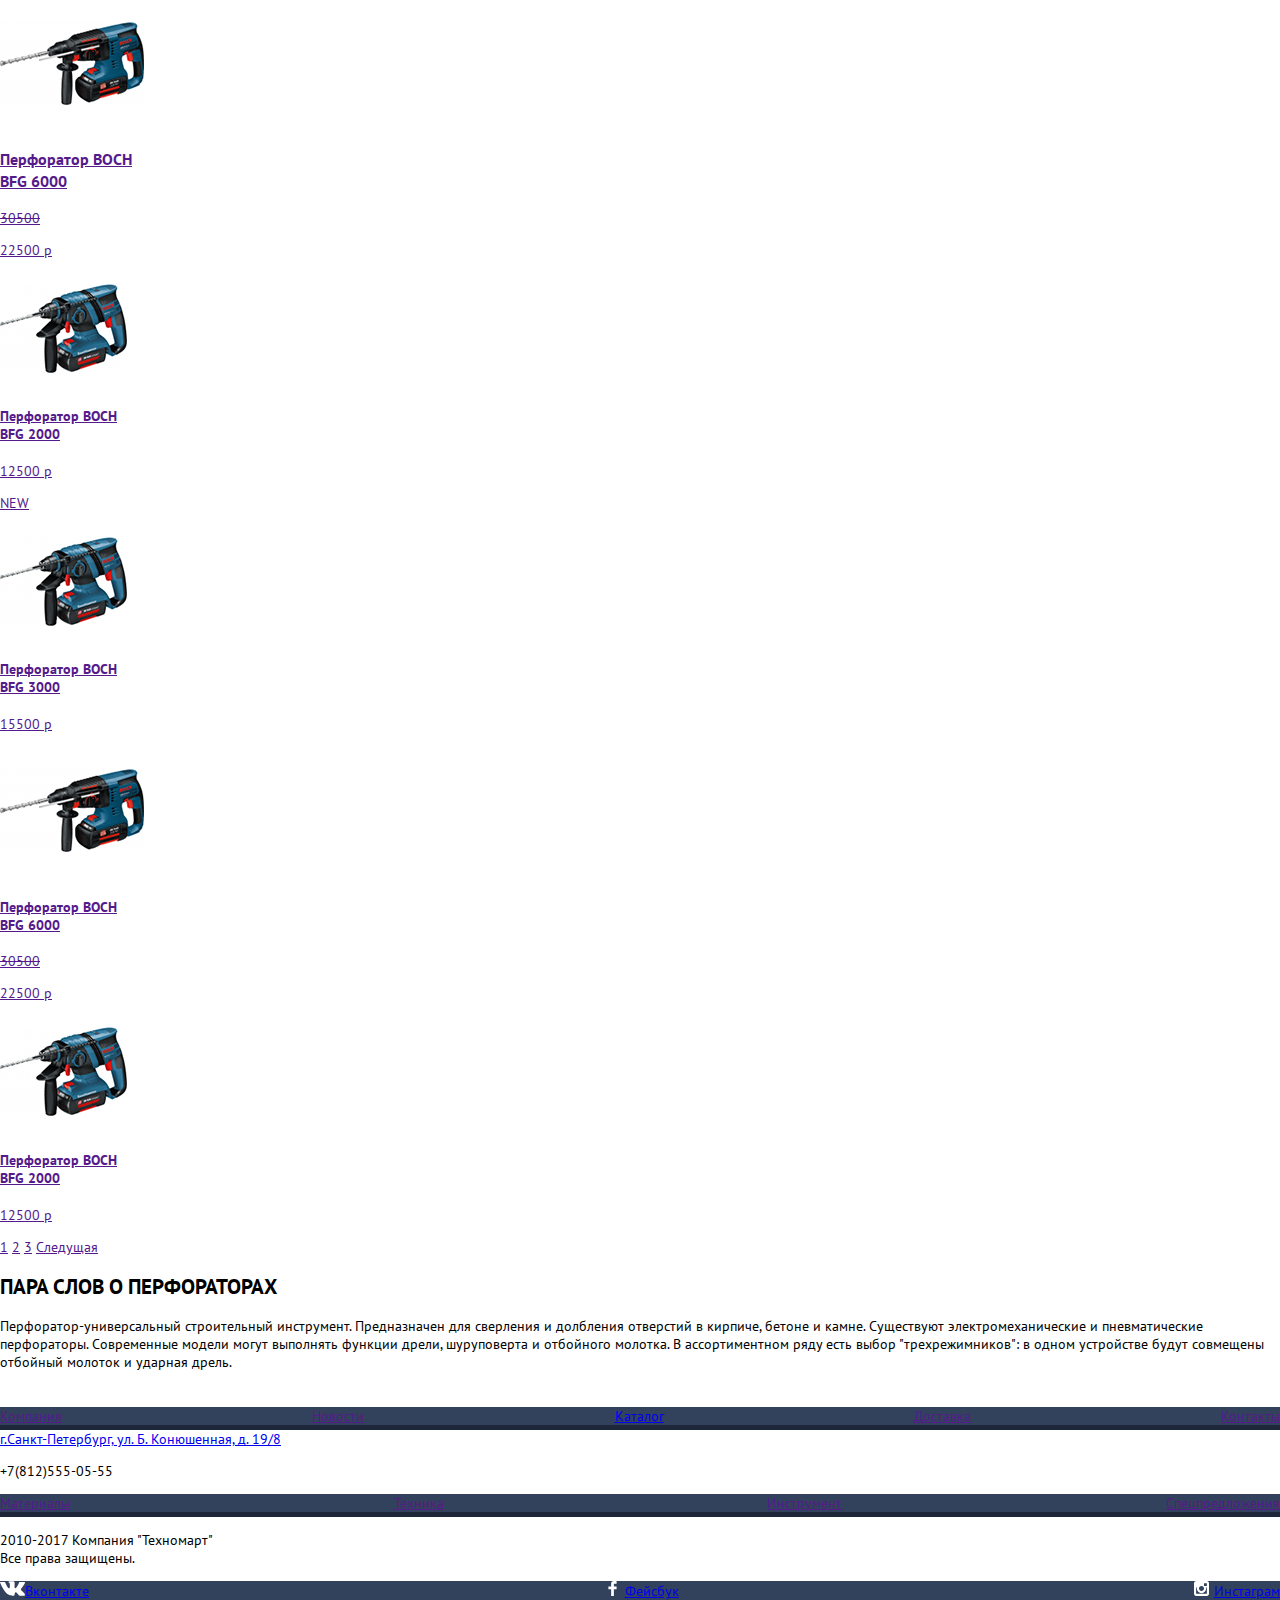
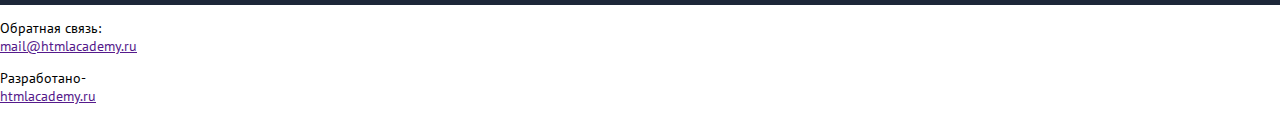
==== commit baec86ca: "Сетка" ====
--- a/catalog.html
+++ b/catalog.html
@@ -11,14 +11,25 @@
   <header>
 
   <div class="main-navigation">
-    <a>
-    <img src="./img/logo-technomart.svg" width="108" height="18" alt="Логотип ТЕХНОМАРТ">
-    </a>
-    <button type="button"><img src="./img/icon-search.svg" width="17" height="17" alt=""> Поиск</button>
-    <a href="#"><img src="./img/icon-bookmark.svg" width="14" height="16" alt="">Закладки</a>
-    <a href="#"><img src="./img/icon-cart.svg" width="15" height="18" alt="">Корзина</a>
-    <a href="#">Оформить заказ</a>
+    <div class="container">
+      <div>
+      <a href="#" class="heder__logo">
+        <img src="./img/logo-technomart.svg" width="108" height="18" alt="Логотип ТЕХНОМАРТ">
+      </a>
+      <div class="button_search">
+        <img src="./img/icon-search.svg" width="17" height="17" alt="" class="main-navigation_search_img">
+        <input type="search" name="" value="" placeholder="Поиск:" class="main-navigation_search">
+      </div>
+      </div>
+      <div>
+        <a href="#"class="header-oder_link"><img src="./img/icon-bookmark.svg" width="14" height="16" alt="">Закладки:</a>
+        <a href="#"class="header-oder_link" class="header-oder_link_catalog"><img src="./img/icon-cart.svg" width="15" height="15" alt="">Корзина:</a>
+        <a href="#" class="order-button">Оформить заказ</a>
+      </div>
+
+    </div>
   </div>
+
 
   <div class-"container">
   <div>
@@ -263,3 +274,8 @@
    </footer>
    </body>
    </html>
+
+
+
+
+  
--- a/css/style.css
+++ b/css/style.css
@@ -5,22 +5,248 @@
 	font-weight: normal;
 }
 
-* {
-  box-sizing: border-box;
-}
 
 body {
   margin: 0;
   padding: 0;
-  font-family: "PT Sans", Cuprum, Arial;
+  font-family: "PT Sans", "Cuprum", "Arial";
   font-size: 14px;
-  line-height: normal;
-  font-weight: 700px;
-  color: black;
-  background-color: white;
-}
-
-a {
+}
+
+.container {
+  width: 960px;
+  padding-left: 10px;
+  padding-right: 10px;
+  margin-left: auto;
+  margin-right: auto;
+  box-sizing: border-box;
+}
+
+/*header*/
+
+header a {
+	text-decoration: none;
+}
+
+header .main-navigation {
+  background-color: #293449;
+}
+
+.main-navigation .container {
+  display: flex;
+  justify-content: space-between;
+}
+
+.main-navigation .container div {
+	display: flex;
+	align-items: center;
+}
+
+.heder__logo {
+	height: 42px;
+	display: inline-block;
+	padding-top: 13px;
+	padding: 13px 55px 0;
+	box-sizing: border-box;
+	background-color: #ee3843;
+	position: relative;
+}
+
+.heder__logo:after {
+	content: '';
+	height: 5px;
+	width: 100%;
+	background-color: #c02c36;
+	position: absolute;
+	left: 0;
+	bottom: -5px;
+}
+
+.button_search {
+padding-left: 17px;
+padding-right: 42px;
+color: #fff;
+height: 42px;
+display: flex;
+align-items: center;
+height: 42px;
+line-height: 42px;
+transition: 0.3s;
+}
+
+.button_search:hover {
+	background-color: #212a3a;
+}
+
+.button_search:focus {
+	background-color: #fff;
+}
+
+.main-navigation_search_img {
+	opacity: 0.3;
+}
+
+.main-navigation_search {
+	background-color: transparent;
+	border: 0;
+	height: 100%;
+	position: relative;
+	top: 0;
+	outline: none;
+	margin-left: 15px;
+	color: #fff;
+	font: inherit;
+	font-size: 17px;
+}
+
+.main-navigation_search::placeholder {
+	color: #fff;
+}
+
+.order-button {
+	background-color: #63a63e;
+	padding-left: 20px;
+	padding-right: 20px;
+	color: #fff;
+	height: 42px;
+	font-size: 17px;
+	line-height: 42px;
+	transition: 0.3s;
+}
+
+.order-button:hover {
+	background-color: #5fbb2d;
+}
+
+.order-button:active {
+	background-color: #518534
+}
+
+.header-oder_link {
+	padding-left: 15px;
+	padding-right: 30px;
+	color: #fff;
+	font-size: 17px;
+	display: flex;
+	align-items: center;
+	height: 42px;
+	line-height: 42px;
+	transition: 0.3s;
+}
+
+
+.header-oder_link:hover {
+	background-color: #212a3a;
+}
+
+.header-oder_link:active {
+	background-color:  #161d29;
+}
+
+.header-oder_link img {
+	opacity: 0.3;
+	margin-right: 15px;
+}
+.header-oder_link:first-of-type {
+	margin-left: 0;
+}
+
+.container {
+  width: 940px;
+  margin: 0 auto;
+}
+
+.uppercase {
+  text-transform: uppercase;
+}
+
+.main-navigation {
+  font-size: 17px;
+  line-height: 18px;
+  color: #fff;
+  background-color: #293449;
+  list-style: none;
+}
+
+.main-navigation a {
+  color: #fff;
+}
+
+.main-navigation a:hover,
+.main-navigation a:focus {
+  background-color: #212a3a
+}
+
+
+
+.text {
+  color: #ee3643;
+  font-size: 16px;
+  line-height: 23px;
+	background-color: rbga;
+
+}
+
+.tel-number {
+  color: #ee3643;
+  font-size: 21 px;
+  line-height: 21px;
+  font-weight: 400;
+}
+
+.tel-icon {
+  vertical-align: sub;
+}
+
+.address {
+  color: #32425c;
+  font-size: 14px;
+  line-height: 24px;
+  font-weight: 400;
+}
+
+.user-navigation {
+  color: #000;
+  font-size: 21px;
+  line-height: 21px;
+  font-weight: 400px;
+}
+
+.main-site-navigation {
+ background-color: #32425c;
+ align-items: center;
+ color: #fff;
+
+}
+
+.main-site-navigation:after {
+ content: '';
+ height: 5px;
+ width: 100%;
+ background-color: #1d2739;
+ position: absolute;
+ left: 0;
+ bottom: 165px;
+}
+
+ul {
+	display: flex;
+	align-items: center;
+	justify-content: space-between;
+	width: 100%;
+	background-color: #32425c;
+	margin: 0;
+	padding: 0;
+	list-style: none;
+	color: #fff;
+	border-bottom: solid 5px #1d2739;
+}
+
+
+
+
+
+/*a {
   text-decoration: none;
 }
 
@@ -180,4 +406,4 @@
   width: 141px;
   height: 48px;
   background-color: #ee3643;
-}
+}/
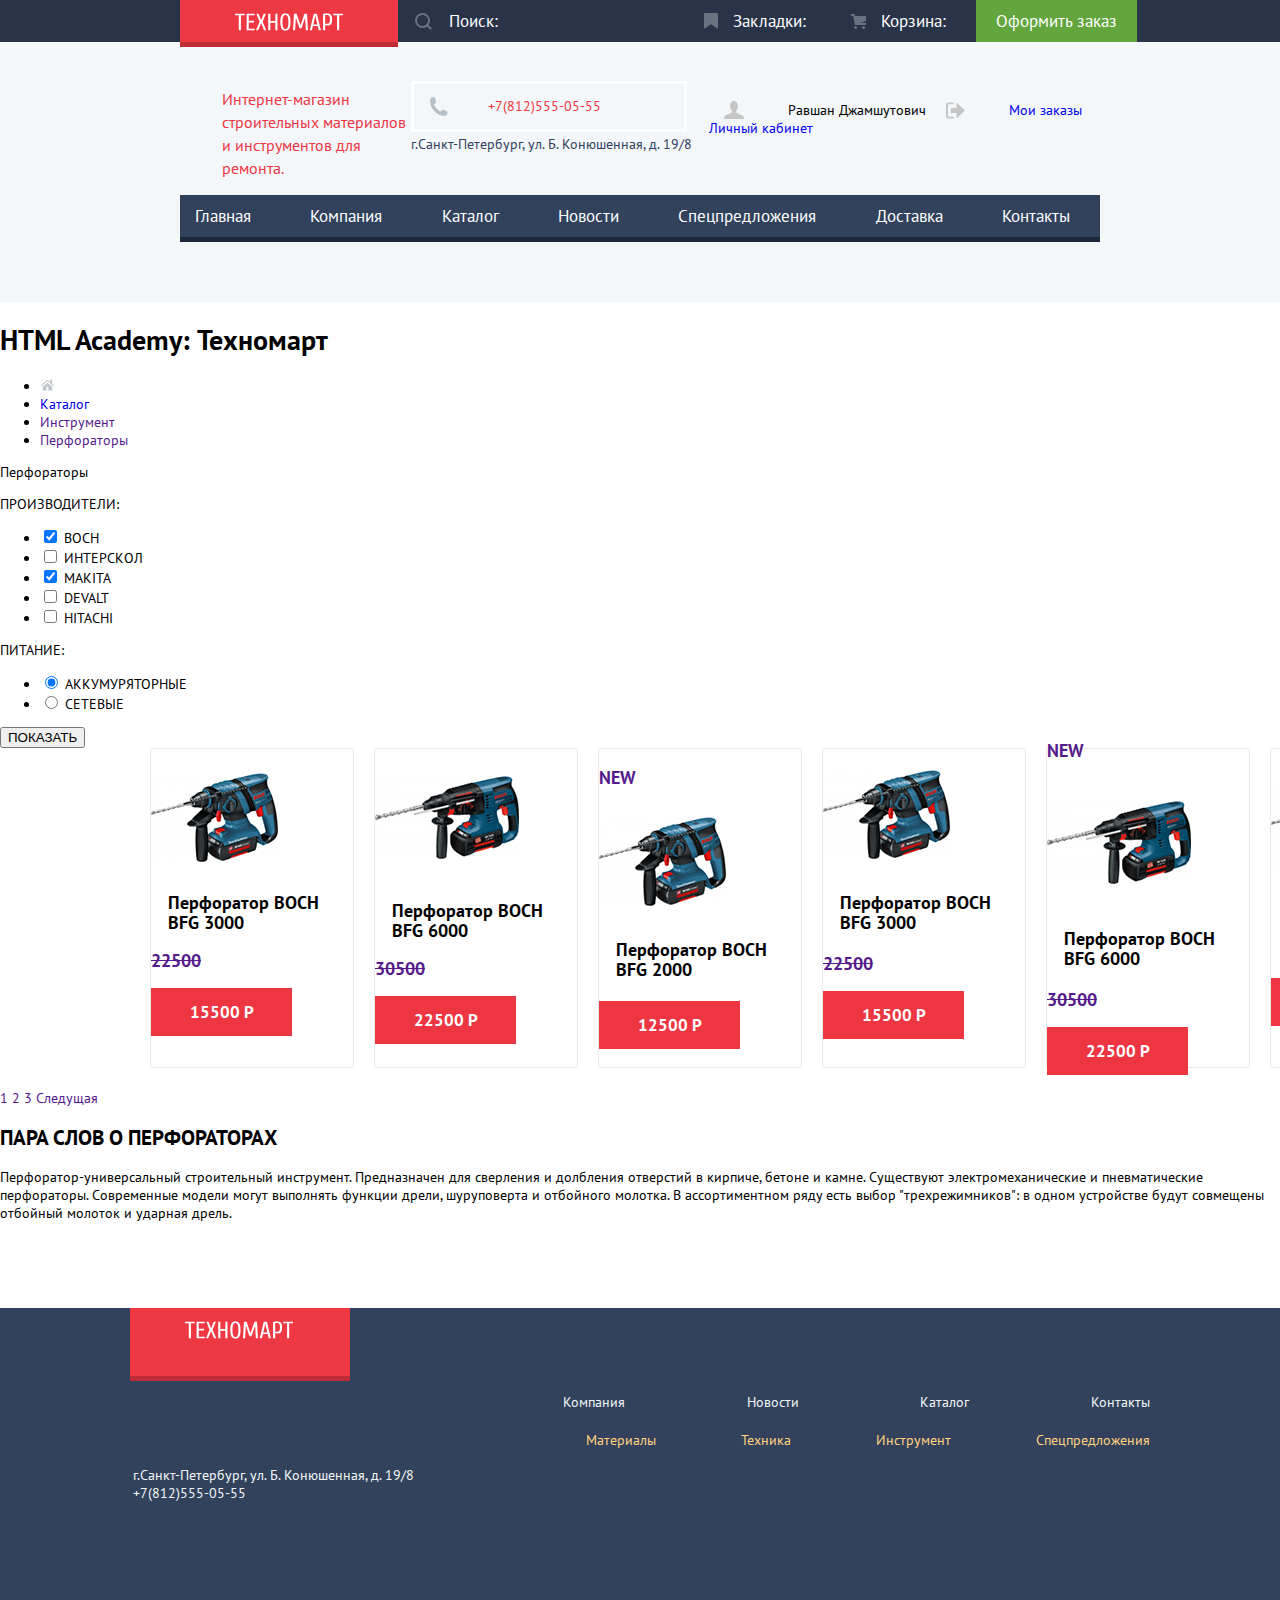
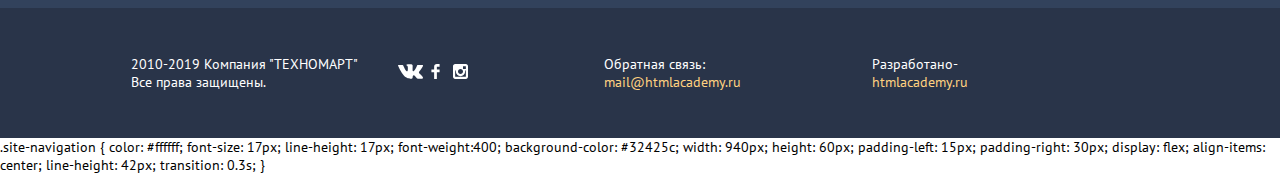
==== commit ca847498: "декоративные элементы. продолжение" ====
--- a/catalog.html
+++ b/catalog.html
@@ -30,16 +30,16 @@
     </div>
   </div>
 
-
-  <div class-"container">
-  <div>
-    <p class="text">Интернет-магазин<br>строительных материалов<br> и инструментов для ремонта.</p>
-    <a href="#">
-    <img src="./img/icon-phone.svg" width="18" height="19" alt="" class="tel-icon">
-    <span class="tel-number">+7(812)555-05-55</span>
-    </a>
-    <a href="https://www.google.com/maps/place/%D0%91%D0%BE%D0%BB%D1%8C%D1%88%D0%B0%D1%8F+%D0%9A%D0%BE%D0%BD%D1%8E%D1%88%D0%B5%D0%BD%D0%BD%D0%B0%D1%8F+%D1%83%D0%BB.,+19%2F8,+%D0%A1%D0%B0%D0%BD%D0%BA%D1%82-%D0%9F%D0%B5%D1%82%D0%B5%D1%80%D0%B1%D1%83%D1%80%D0%B3,+191186/@59.9387192,30.3208587,17z/data=!3m1!4b1!4m5!3m4!1s0x4696310fca145cc1:0x42b32648d8238007!8m2!3d59.9387165!4d30.3230474?hl=ru-RU" class="address">г.Санкт-Петербург, ул. Б. Конюшенная, д. 19/8 </a>
-  </div>
+ <div>
+   <div class="container-2">
+     <p class="text">Интернет-магазин<br> строительных материалов<br> и инструментов для ремонта.</p>
+     <div>
+       <a href="#" class="tel">
+         <img src="./img/icon-phone.svg" width="19" height="19" alt="" class="tel-icon"> +7(812)555-05-55</a>
+       <a href="https://www.google.com/maps/place/%D0%91%D0%BE%D0%BB%D1%8C%D1%88%D0%B0%D1%8F+%D0%9A%D0%BE%D0%BD%D1%8E%D1%88%D0%B5%D0%BD%D0%BD%D0%B0%D1%8F+%D1%83%D0%BB.,+19%2F8,+%D0%A1%D0%B0%D0%BD%D0%BA%D1%82-%D0%9F%D0%B5%D1%82%D0%B5%D1%80%D0%B1%D1%83%D1%80%D0%B3,+191186/@59.9387192,30.3208587,17z/data=!3m1!4b1!4m5!3m4!1s0x4696310fca145cc1:0x42b32648d8238007!8m2!3d59.9387165!4d30.3230474?hl=ru-RU"
+         class="address">г.Санкт-Петербург, ул. Б. Конюшенная, д. 19/8 </a>
+     </div>
+
 
    <div>
     <img src="./img/icon-user.svg" width="20" height="18" alt="" class="tel-icon">
@@ -48,18 +48,20 @@
     <a href="#">Мои заказы</a>
     <a href="#">Личный кабинет</a>
    </div>
-
-   <nav class="site-navigation">
-    <ul>
-	  <li><a href="index.html"> Главная </a></li>
-	  <li><a href="#"> Компания </a></li>
-	  <li><a href="catalog.html"> Каталог</a></li>
-	  <li><a href="#"> Новости </a></li>
-	  <li><a href="#"> Спецпредложения </a></li>
-	  <li><a href="#"> Доставка </a></li>
-	  <li><a href="#"> Контакты</a></li>
-  	</ul>
-	</nav>
+ </div>
+
+
+ <nav class="container">
+   <ul>
+     <li><a href=""class="header-oder_link" > Главная </a></li>
+     <li><a href="" class="header-oder_link"> Компания </a></li>
+     <li><a href="catalog.html" class="header-oder_link"> Каталог</a></li>
+     <li><a href="" class="header-oder_link"> Новости </a></li>
+     <li><a href="" class="header-oder_link"> Спецпредложения </a></li>
+     <li><a href="" class="header-oder_link"> Доставка </a></li>
+     <li><a href="" class="header-oder_link"> Контакты</a></li>
+   </ul>
+ </nav>
 </div>
  </header>
 
@@ -128,95 +130,95 @@
 	 </ul>
 	 <button type="submit">ПОКАЗАТЬ</button>
 	 </form>
-	 <div>
-	  <div>
-	   <a href="">
-	    <img src="./img/snippet-18927_copy_3.png" width="127" height="112" alt="Перфоратор">
-	    <h2>Перфоратор BOCH<br>
+
+   <div class="gallery">
+	  <div class="product">
+	   <a href="">
+       <img src="./img/snippet-18927_copy_3.png" width="127" height="112" alt="Перфоратор" class="product-img-2">
+	    <h2 class="product-name">Перфоратор BOCH<br>
 	      BFG 3000 </h2>
 	    <s>22500</s>
 	    <p class="value">15500 p</p>
 	   </a>
 	  </div>
 
-	  <div>
-	   <a href="">
-	    <img src="./img/snippet-945_copy_2.png" width="144" height="128" alt="Перфоратор">
-	    <h2>Перфоратор BOCH<br>
+	  <div class="product">
+	   <a href="">
+	    <img src="./img/snippet-945_copy_2.png" width="144" height="128" alt="Перфоратор" class="product-img-3">
+	    <h2 class="product-name">Перфоратор BOCH<br>
 	      BFG 6000 </h2>
 	    <s>30500</s>
 	    <p class="value">22500 p</p>
 	   </a>
 	  </div>
 
-	  <div>
+	  <div class="product">
 	   <a href="">
 	    <p>NEW</p>
-		<img src="./img/snippet-18927_copy_3.png" width="127" height="112"alt="Перфоратор">
-	    <h3>Перфоратор BOCH<br>
+		<img src="./img/snippet-18927_copy_3.png" width="127" height="112"alt="Перфоратор" class="product-img-4">
+	    <h3 class="product-name">Перфоратор BOCH<br>
 	      BFG 2000 </h3>
 	    <p class="value">12500 p</p>
 	   </a>
 	  </div>
 
-	  <div>
-	   <a href="">
-	     <img src="./img/snippet-18927_copy_3.png" width="127" height="112" alt="Перфоратор">
-	     <h3>Перфоратор BOCH<br>
+	  <div class="product">
+	   <a href="">
+	     <img src="./img/snippet-18927_copy_3.png" width="127" height="112" alt="Перфоратор" class="product-img-2">
+	     <h3 class="product-name">Перфоратор BOCH<br>
 	      BFG 3000 </h3>
 		 <s>22500</s>
 	     <p class="value">15500 p</p>
 	    </a>
 	   </div>
 
-	  <div>
+	  <div class="product">
 	   <a href="">
 	    <p>NEW</p>
-	    <img src="./img/snippet-945_copy_2.png" width="144" height="128"  alt="Перфоратор">
-	    <h3>Перфоратор BOCH<br>
+	    <img src="./img/snippet-945_copy_2.png" width="144" height="128"  alt="Перфоратор" class="product-img-3">
+	    <h3 class="product-name">Перфоратор BOCH<br>
 	      BFG 6000 </h3>
 		<s>30500</s>
 		<p class="value">22500 p</p>
 	   </a>
 	  </div>
 
-	  <div>
-	   <a href="">
-	    <img src="./img/snippet-18927_copy_3.png" width="127" height="112" alt="Перфоратор">
-	    <h4>Перфоратор BOCH<br>
+	  <div class="product">
+	   <a href="">
+	    <img src="./img/snippet-18927_copy_3.png" width="127" height="112" alt="Перфоратор" class="product-img-4">
+	    <h4 class="product-name">Перфоратор BOCH<br>
 	      BFG 2000 </h4>
 	    <p class="value">12500 p</p>
 	   </a>
 	  </div>
 
-	  <div>
+	  <div class="product">
 	   <a href="">
 	    <p>NEW</p>
-	    <img src="./img/snippet-18927_copy_3.png" width="127" height="112" alt="Перфоратор">
-	    <h4>Перфоратор BOCH<br> BFG 3000</h4>
+	    <img src="./img/snippet-18927_copy_3.png" width="127" height="112" alt="Перфоратор" class="product-img-2">
+	    <h4 class="product-name">Перфоратор BOCH<br> BFG 3000</h4>
 	    <p class="value">15500 p</p>
 	   </a>
 	  </div>
 
-	  <div>
-	   <a href="">
-	    <img src="./img/snippet-945_copy_2.png" width="144" height="128"  alt="Перфоратор">
-	    <h4>Перфоратор BOCH<br>
+	  <div class="product">
+	   <a href="">
+	    <img src="./img/snippet-945_copy_2.png" width="144" height="128"  alt="Перфоратор" class="product-img-3">
+	    <h4 class="product-name">Перфоратор BOCH<br>
 	      BFG 6000 </h4>
 	    <s>30500</s>
 	    <p class="value">22500 p</p>
 	   </a>
 	  </div>
 
-	  <div>
-	   <a href="">
-	    <img src="./img/snippet-18927_copy_3.png" width="127" height="112" alt="Перфоратор">
-	    <h4>Перфоратор BOCH<br>
+	  <div class="product">
+	   <a href="">
+	    <img src="./img/snippet-18927_copy_3.png" width="127" height="112" alt="Перфоратор" class="product-img-4">
+	    <h4 class="product-name">Перфоратор BOCH<br>
 	      BFG 2000 </h4>
 	    <p class="value">12500 p</p>
 	   </a>
 	  </div>
-	 </div>
 	 </div>
 
 	 <div>
@@ -231,45 +233,49 @@
 	     Существуют электромеханические и пневматические перфораторы. Современные модели могут выполнять функции дрели, шуруповерта и отбойного молотка. В ассортиментном ряду есть выбор "трехрежимников": в одном устройстве будут совмещены отбойный молоток и ударная дрель.</p>
 	 </div>
 	</main>
+
 	<footer>
-	 <div>
-      <a>
+    <div class="footer-container">
+      <div>
+      <a class="heder__logo">
         <img src="./img/logo-technomart.svg" width="108" height="18" alt="Логотип ТЕХНОМАРТ">
       </a>
+
+      <ul class="footer-contact-ul">
+        <li><a href="" class="footer-contact"> Компания </a></li>
+        <li><a href="" class="footer-contact"> Новости </a></li>
+        <li><a href="" class="footer-contact"> Каталог</a></li>
+        <li><a href=""class="footer-contact"> Контакты</a></li>
+      </ul>
+    </div>
+    <div>
+      <ul class="footer-sentece-ul">
+        <li><a href="" class="footer-sentece"> Материалы </a></li>
+        <li><a href="" class="footer-sentece"> Техника </a></li>
+        <li><a href="" class="footer-sentece"> Инструмент </a></li>
+        <li><a href="" class="footer-sentece"> Спецпредложения </a></li>
+      </ul>
+      <a
+        href="https://www.google.com/maps/place/%D0%91%D0%BE%D0%BB%D1%8C%D1%88%D0%B0%D1%8F+%D0%9A%D0%BE%D0%BD%D1%8E%D1%88%D0%B5%D0%BD%D0%BD%D0%B0%D1%8F+%D1%83%D0%BB.,+19%2F8,+%D0%A1%D0%B0%D0%BD%D0%BA%D1%82-%D0%9F%D0%B5%D1%82%D0%B5%D1%80%D0%B1%D1%83%D1%80%D0%B3,+191186/@59.9387192,30.3208587,17z/data=!3m1!4b1!4m5!3m4!1s0x4696310fca145cc1:0x42b32648d8238007!8m2!3d59.9387165!4d30.3230474?hl=ru-RU" class="footer-address">г.Санкт-Петербург,
+        ул. Б. Конюшенная, д. 19/8</a>
+        <p>+7(812)555-05-55</p>
+    </div>
+    </div>
+
+    <div class="connection">
+      <p> 2010-2019 Компания "ТЕХНОМАРТ" <br />Все права защищены.</p>
       <ul>
-       <li><a href=""> Компания </a></li>
-	   <li><a href=""> Новости </a></li>
-	   <li><a href="catalog.html"> Каталог</a></li>
-	   <li><a href=""> Доставка</a></li>
-	   <li><a href=""> Контакты</a></li>
+        <li><a href="#"><img src="./img/icon-vk.svg" width="25" height="15" alt=""></a></li>
+        <li><a href="#"><img src="./img/icon-fb.svg" width="25" height="15" alt=""></a></li>
+        <li><a href="#"><img src="./img/icon-insta.svg" width="25" height="15" alt=""></a></li>
       </ul>
-	 </div>
-	 <div>
-      <a href="https://www.google.com/maps/place/%D0%91%D0%BE%D0%BB%D1%8C%D1%88%D0%B0%D1%8F+%D0%9A%D0%BE%D0%BD%D1%8E%D1%88%D0%B5%D0%BD%D0%BD%D0%B0%D1%8F+%D1%83%D0%BB.,+19%2F8,+%D0%A1%D0%B0%D0%BD%D0%BA%D1%82-%D0%9F%D0%B5%D1%82%D0%B5%D1%80%D0%B1%D1%83%D1%80%D0%B3,+191186/@59.9387192,30.3208587,17z/data=!3m1!4b1!4m5!3m4!1s0x4696310fca145cc1:0x42b32648d8238007!8m2!3d59.9387165!4d30.3230474?hl=ru-RU">г.Санкт-Петербург, ул. Б. Конюшенная, д. 19/8 </a>
-	    <p>+7(812)555-05-55</p>
-      <ul>
-	   <li><a href=""> Материалы </a></li>
-	   <li><a href=""> Техника </a></li>
-	   <li><a href=""> Инструмент </a></li>
-	   <li><a href=""> Спецпредложения </a></li>
-      </ul>
-	 </div>
-	 <div>
-	  <p>2010-2017 Компания "Техномарт"<br>
-	    Все права защищены.
-	  </p>
-	  <ul>
-	   <li><a href="#"><img src="./img/icon-vk.svg" width="25" height="15" alt="">Вконтакте</a></li>
-	   <li><a href="#"><img src="./img/icon-fb.svg" width="25" height="15" alt="">Фейсбук</a></li>
-	   <li><a href="#"><img src="./img/icon-insta.svg" width="25" height="15" alt="">Инстаграм</a></li>
-	  </ul>
-	  <p>Обратная связь:<br>
-	    <a href="">mail@htmlacademy.ru</a>
-	  <p>Разработано-<br>
-	    <a href="">htmlacademy.ru</a>
-	  </p>
-	 </div>
-
+      <p>Обратная связь:<br>
+        <a href="">mail@htmlacademy.ru</a>
+      </p>
+      <p>Разработано-<br>
+        <a href="https://htmlacademy.ru/intensive/htmlcss">htmlacademy.ru</a>
+      </p>
+    </div>
 
    </footer>
    </body>
@@ -278,4 +284,18 @@
 
 
 
-  
+   .site-navigation {
+     color: #ffffff;
+     font-size: 17px;
+     line-height: 17px;
+     font-weight:400;
+     background-color: #32425c;
+   	width: 940px;
+     height: 60px;
+   	padding-left: 15px;
+   	padding-right: 30px;
+   	display: flex;
+   	align-items: center;
+   	line-height: 42px;
+   	transition: 0.3s;
+   }
--- a/css/style.css
+++ b/css/style.css
@@ -22,14 +22,19 @@
   box-sizing: border-box;
 }
 
+a {
+  text-decoration: none;
+}
+
 /*header*/
-
-header a {
-	text-decoration: none;
-}
 
 header .main-navigation {
   background-color: #293449;
+}
+
+header {
+	background-color: #f3f7f9;
+		padding-bottom: 60px;
 }
 
 .main-navigation .container {
@@ -112,6 +117,7 @@
 	font-size: 17px;
 	line-height: 42px;
 	transition: 0.3s;
+	width: max-content;
 }
 
 .order-button:hover {
@@ -177,25 +183,41 @@
   background-color: #212a3a
 }
 
-
+.container-2 {
+	display: flex;
+	align-items: center;
+	width: 940px;
+  margin: 0 auto;
+	height: 153px;
+}
 
 .text {
   color: #ee3643;
   font-size: 16px;
   line-height: 23px;
 	background-color: rbga;
-
-}
-
-.tel-number {
-  color: #ee3643;
+	width: 226px;
+	height: 62px;
+	margin-left: 52px;
+}
+
+.tel {
+	display: flex;
+	align-items: center;
+	color: #ee3643;
   font-size: 21 px;
   line-height: 21px;
   font-weight: 400;
+	width: 270px;
+	height: 45px;
+	margin-right: 22px;
+	border: 3px solid #ffffff;
 }
 
 .tel-icon {
-  vertical-align: sub;
+  vertical-align:bottom;
+  margin-right: 40px;
+	margin-left: 15px;
 }
 
 .address {
@@ -203,6 +225,8 @@
   font-size: 14px;
   line-height: 24px;
   font-weight: 400;
+	width: 280px;
+	height: 24px;
 }
 
 .user-navigation {
@@ -210,6 +234,28 @@
   font-size: 21px;
   line-height: 21px;
   font-weight: 400px;
+	background-color: #fff;
+	width: 121px;
+	height: 45px;
+	margin-right: 10px;
+	padding: 13px;
+	border: none;
+}
+
+.user-navigation-1 {
+	color: #000;
+  font-size: 21px;
+  line-height: 21px;
+  font-weight: 400px;
+	background-color: #fff;
+	width: 150px;
+	height: 45px;
+	padding: 11px;
+	border: none;
+}
+
+.user-navigation-icon {
+	margin-right: 14px;
 }
 
 .main-site-navigation {
@@ -229,7 +275,7 @@
  bottom: 165px;
 }
 
-ul {
+header ul {
 	display: flex;
 	align-items: center;
 	justify-content: space-between;
@@ -242,84 +288,19 @@
 	border-bottom: solid 5px #1d2739;
 }
 
-
-
-
-
-/*a {
-  text-decoration: none;
-}
-
-.container {
-  width: 940px;
-  margin: 0 auto;
-}
-
-.uppercase {
-  text-transform: uppercase;
-}
-
-.main-navigation {
-  font-size: 17px;
-  line-height: 18px;
-  color: #fff;
-  background-color: #293449;
-  list-style: none;
-}
-
-.main-navigation a {
-  color: #fff;
-}
-
-.main-navigation a:hover,
-.main-navigation a:focus {
-  background-color: #212a3a
-}
-
-.text {
-  color: #ee3643;
-  font-size: 16px;
-  line-height: 23px;
-}
-
-.tel-number {
-  color: #ee3643;
-  font-size: 21 px;
-  line-height: 21px;
-  font-weight: 400;
-}
-
-.tel-icon {
-  vertical-align: sub;
-}
-
-.address {
-  color: #32425c;
-  font-size: 14px;
-  line-height: 24px;
-  font-weight: 400;
-}
-
-.user-navigation {
-  color: #000;
-  font-size: 21px;
-  line-height: 21px;
-  font-weight: 400px;
-}
-
-.site-navigation {
-  color: #ffffff;
-  font-size: 17px;
-  line-height: 17px;
-  font-weight:400;
-  background-color: #32425c;
-  width: 940px;
-  height: 60px;
-}
+/*main*/
 
 .visually-hidden {
   font-size: 0;
   visibility: hidden;
+}
+
+.block-banner {
+	display: flex;
+	align-items: center;
+	margin-left: 130px;
+	margin-right: 130px;
+	margin-bottom: 20px;
 }
 
 .banner {
@@ -327,6 +308,7 @@
   height: 123px;
   padding: 20px 23px;
   background-color: #ffbf47;
+	margin-right: 20px;
 }
 
 .banner-title {
@@ -335,6 +317,7 @@
   font-size: 24px;
   font-weight: 700;
   line-height: 30px;
+	margin-right: 20px;
 }
 
 .banner-link {
@@ -349,6 +332,16 @@
   font-weight: 400;
   line-height: 18px;
   text-transform: uppercase;
+	margin-right: 140px;
+	margin-bottom: 22px;
+}
+
+.baner-link:hover {
+
+}
+
+.banner-foto {
+
 }
 
 .banner-img {
@@ -366,6 +359,7 @@
 
 .banner-green {
   background-color: #8ed78f;
+	margin-bottom: 20px;
 }
 
 .banner-orange {
@@ -373,7 +367,45 @@
 }
 
 .gallery {
-  display: flex;
+	display: flex;
+  align-items: center;
+	margin-left: 130px;
+	margin-right: 130px;
+	margin-bottom: 21px;
+}
+
+.popular {
+	display: flex;
+	align-items: center;
+	width: 940px;
+	height: 89px;
+	background-color: #f9f5f0;
+	margin-left: 130px;
+	margin-right: 130px;
+	margin-bottom: 20px;
+
+}
+
+.popular-name {
+	color: #32425c;
+	width: 290px;
+	height: 30px;
+	margin-left: 158px;
+}
+
+.popular-button {
+	width: 253px;
+	height: 38px;
+	margin:25px 24px 26px;
+	background-color: #ee3643;
+	color: #fff;
+	display: flex;
+	align-items: center;
+	justify-content: center;
+}
+
+.product {
+	display: flex;
   align-items: center;
   justify-content: flex-start;
   font-size: 18px;
@@ -383,6 +415,27 @@
   height: 318px;
   border: 1px solid #eaeaea;
   background-color: #fff;
+	margin-left: 20px;
+}
+
+.product-img-1 {
+	width: 184px;
+	height: 164px;
+}
+
+.product-img-2 {
+	width: 127px;
+	height: 112px;
+}
+
+.product-img-3 {
+	width: 144px;
+	height: 128px;
+}
+
+.product-img-4 {
+	width: 127px;
+	height: 112px;
 }
 
 .product-name {
@@ -392,6 +445,7 @@
   font-size: 18px;
   font-weight: 700px;
   line-height: 20px;
+	margin-left: 17px;
 }
 
 .value {
@@ -406,4 +460,226 @@
   width: 141px;
   height: 48px;
   background-color: #ee3643;
-}/
+}
+
+.proizvoditel{
+	display: flex;
+	flex-wrap: wrap;
+	align-items: center;
+	list-style: none;
+	justify-content: space-between;
+	margin-left: 130px;
+	margin-right: 130px;
+	width: 960px;
+	margin-left: auto;
+	margin-right: auto;
+}
+
+.proizvoditel li {
+	height: 145px;
+	border: 1px solid #eaeaea;
+	width: calc(25% - 22px);
+	display: flex;
+	align-items: center;
+	margin: 0 10px 20px;
+	justify-content: center;
+
+}
+
+.service {
+	margin-top: 85px;
+	margin-bottom: 79px;
+	background-color: rgba (0,0,0,0);
+	width: 1200px;
+	height: 522px;
+}
+
+.div-service {
+
+}
+
+.div-service h3 {
+	width: 428px;
+	height: 40px;
+	margin-left: 130px;
+}
+
+.div-service p {
+	margin-left: 130px;
+	margin-top: 15px;
+	width: 500px;
+	height: 49px;
+}
+
+.service ul {
+	list-style: none;
+	margin-left: 130px;
+}
+
+.service li {
+	background-color: #32425c;
+	width: 240px;
+	height: 61px;
+	padding-left: 22px;
+	padding-top: 14px;
+}
+
+.service a {
+	color: #fff;
+	padding-top: 70px;
+}
+
+.delivery {
+	display: block;
+	align-items: center;
+	margin-left: 450px;
+}
+
+.delivery h3 {
+	width: 305px;
+	height: 36px;
+	color: #32425c;
+}
+
+.delivery img {
+	margin-right: 131p;
+	margin-bottom: 0;
+}
+
+.technomart {
+	display: flex;
+	align-items: center;
+	margin-bottom: 86px;
+
+}
+
+.technomart-div {
+	margin-left: 130px;
+}
+
+.technomart-contact {
+
+}
+
+/*footer*/
+
+.footer-container {
+	width: 100%;
+	height: 300px;
+	background-color: #32425c;
+	margin-top: 86px;
+}
+
+footer .heder__logo {
+	margin-left: 130px;
+	width: 220px;
+	height: 68px;
+
+}
+
+.footer-address {
+	margin-left: 133px;
+	color: #f1f5f7;
+	margin-top: 94px;
+}
+
+.footer-container p {
+	margin-left: 133px;
+	color: #f1f5f7;
+	margin-top: 0;
+}
+
+footer ul {
+	display: flex;
+	align-items: center;
+	justify-content: space-between;
+  list-style: none;
+	height: 24px;
+}
+
+.footer-contact-ul {
+	margin-left: 523px;
+	margin-right: 100px;
+}
+
+.footer-contact-ul:hover {
+	text-decoration-line:underline;
+}
+
+.footer-contact {
+	color: #f1f5f7;
+	margin-right: 30px;
+	margin-top: 37px;
+}
+
+.footer-sentece-ul {
+	margin-left: 546px;
+	margin-right: 100px;
+}
+
+.footer-sentece-ul:hover {
+	text-decoration-line:underline;
+}
+
+.footer-sentece-ul:focus {
+	
+}
+
+.footer-sentece {
+	color: #ffd180;
+	margin-bottom: 74px;
+	margin-right: 30px;
+}
+
+.connection {
+	display: flex;
+	align-items: center;
+	background-color: #293449;
+	width: 100%;
+	height: 130px;
+	color: #fff;
+}
+
+.connection p {
+	margin-left: 131px;
+
+}
+
+.connection a {
+	color: #ffd180;
+}
+
+.connection ul {
+
+}
+
+.connection li {
+	/*width: 44px;
+	height: 44px;
+	background-color: #212a3a;
+}
+
+
+/*display: flex;
+align-items: center;
+justify-content: space-between;
+width: 100%;
+background-color: #32425c;
+margin: 0;
+padding: 0;
+list-style: none;
+color: #fff;
+border-bottom: solid 5px #1d2739;*/
+ /*<dialog open>
+		<form>
+			<label>
+				Ваше имя:
+				<input name="fio" placeholder="Имя Фамилия">
+			</label>
+			<label>
+				Ваш e-mail:
+				<input name="fio" placeholder="email@example">
+			</label>
+			<textarea rows="20" name="text">	</textarea>
+		</form>
+	</dialog>*/
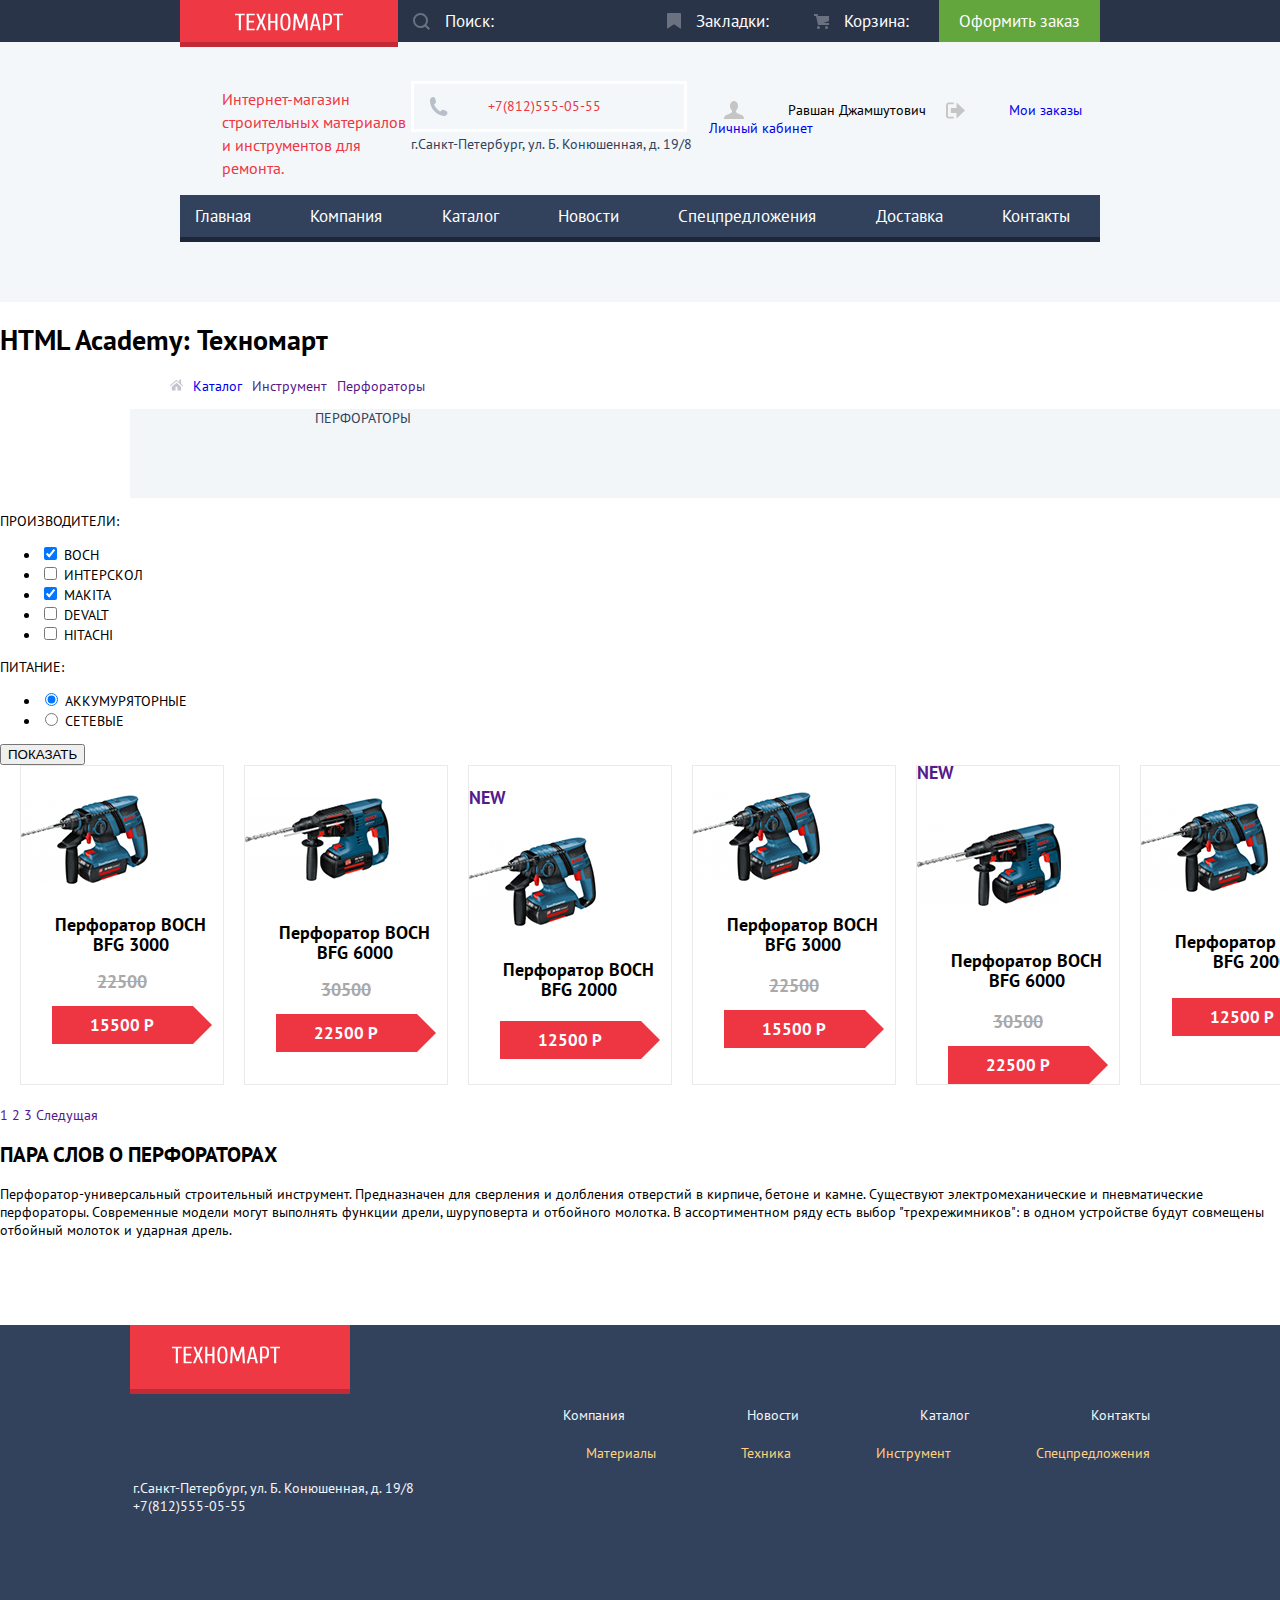
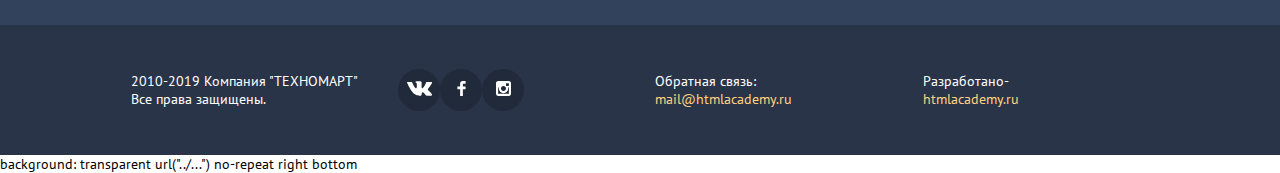
==== commit cf7c236c: "еще чуть-чуть" ====
--- a/catalog.html
+++ b/catalog.html
@@ -67,17 +67,17 @@
 
    <main>
      <h1>HTML Academy: Техномарт</h1>
-	 <ul>
+	 <ul class="catalog_in_catalog">
 	  <li>
 		<a href="index.html">
-			<img src="./img/icon-home.svg" width="14" height="12" alt="Техномарт">
+			<img src="./img/icon-home.svg" width="14" height="12" alt="Техномарт" >
 		</a>
 	  </li>
 	  <li><a href="catalog.html"> Каталог </a></li>
 	  <li><a href=""> Инструмент </a></li>
 	  <li><a href=""> Перфораторы</a></li>
 	 </ul>
-	   <p>Перфораторы</p>
+	   <p class="hammer_drill">ПЕРФОРАТОРЫ </p>
 	 <div>
 	  <form>
 	 <p>ПРОИЗВОДИТЕЛИ:</p>
@@ -284,18 +284,4 @@
 
 
 
-   .site-navigation {
-     color: #ffffff;
-     font-size: 17px;
-     line-height: 17px;
-     font-weight:400;
-     background-color: #32425c;
-   	width: 940px;
-     height: 60px;
-   	padding-left: 15px;
-   	padding-right: 30px;
-   	display: flex;
-   	align-items: center;
-   	line-height: 42px;
-   	transition: 0.3s;
-   }
+   background: transparent url("../...") no-repeat right bottom
--- a/css/style.css
+++ b/css/style.css
@@ -26,6 +26,8 @@
   text-decoration: none;
 }
 
+
+
 /*header*/
 
 header .main-navigation {
@@ -45,6 +47,7 @@
 .main-navigation .container div {
 	display: flex;
 	align-items: center;
+	position: relative;
 }
 
 .heder__logo {
@@ -68,8 +71,7 @@
 }
 
 .button_search {
-padding-left: 17px;
-padding-right: 42px;
+margin-right: 42px;
 color: #fff;
 height: 42px;
 display: flex;
@@ -77,6 +79,7 @@
 height: 42px;
 line-height: 42px;
 transition: 0.3s;
+
 }
 
 .button_search:hover {
@@ -89,6 +92,8 @@
 
 .main-navigation_search_img {
 	opacity: 0.3;
+	position: absolute;
+	left: 15px;
 }
 
 .main-navigation_search {
@@ -98,14 +103,20 @@
 	position: relative;
 	top: 0;
 	outline: none;
-	margin-left: 15px;
+	padding-left: 47px;
 	color: #fff;
 	font: inherit;
 	font-size: 17px;
+	width: 100%;
 }
 
 .main-navigation_search::placeholder {
 	color: #fff;
+}
+
+.main-navigation_search:focus {
+	background-color: #ffffff;
+	color: #000;
 }
 
 .order-button {
@@ -120,12 +131,12 @@
 	width: max-content;
 }
 
-.order-button:hover {
+.main-navigation a.order-button:hover {
 	background-color: #5fbb2d;
 }
 
-.order-button:active {
-	background-color: #518534
+.main-navigation a.order-button:active {
+	background-color: #518534;
 }
 
 .header-oder_link {
@@ -153,6 +164,7 @@
 	opacity: 0.3;
 	margin-right: 15px;
 }
+
 .header-oder_link:first-of-type {
 	margin-left: 0;
 }
@@ -178,9 +190,12 @@
   color: #fff;
 }
 
-.main-navigation a:hover,
-.main-navigation a:focus {
-  background-color: #212a3a
+.main-navigation a:not(.heder__logo .order-button):hover{
+  background-color: #212a3a;
+}
+
+.main-navigation a:not(.order-button)focus {
+  background-color: #161d29;
 }
 
 .container-2 {
@@ -293,14 +308,17 @@
 .visually-hidden {
   font-size: 0;
   visibility: hidden;
+
 }
 
 .block-banner {
 	display: flex;
 	align-items: center;
-	margin-left: 130px;
-	margin-right: 130px;
+	margin-left: auto;
+	margin-right: auto;
 	margin-bottom: 20px;
+	padding: 0 10px;
+	width: 940px;
 }
 
 .banner {
@@ -309,6 +327,7 @@
   padding: 20px 23px;
   background-color: #ffbf47;
 	margin-right: 20px;
+	box-sizing: border-box;
 }
 
 .banner-title {
@@ -326,7 +345,7 @@
   justify-content: center;
   width: 135px;
   height: 38px;
-  background-color: rgba(255, 255, 255, .1);
+  background-color: rgba(0, 0, 0, .1);
   color: #fff;
   font-size: 14px;
   font-weight: 400;
@@ -336,12 +355,42 @@
 	margin-bottom: 22px;
 }
 
-.baner-link:hover {
-
-}
+.banner-link:hover {
+background-color: rgba(0, 0, 0, .3);
+}
+
+.banner-link:active {
+background-color: rgba(0, 0, 0, .5);
+}
+
 
 .banner-foto {
-
+position: relative;
+width: 620px;
+height: 266px;
+background-image: url('./img/Layer_99@2x.jpg');
+background-position: center;
+background-repeat: no-repeat;
+background-size: contain;
+
+}
+
+.foto {
+	position: absolute;
+	left: 0;
+	right: 0;
+	z-index: 0;
+}
+
+.banner-foto h2 {
+	z-index: 1;
+	position: relative;
+}
+
+.banner-foto a {
+	z-index: 1;
+	position: relative;
+	bottom: 0;
 }
 
 .banner-img {
@@ -360,16 +409,19 @@
 .banner-green {
   background-color: #8ed78f;
 	margin-bottom: 20px;
+	margin-left: 20px;
+
 }
 
 .banner-orange {
   background-color: #ffc847;
+	margin-left: 20px;
 }
 
 .gallery {
 	display: flex;
   align-items: center;
-	margin-left: 130px;
+	margin-left: auto;
 	margin-right: 130px;
 	margin-bottom: 21px;
 }
@@ -380,8 +432,8 @@
 	width: 940px;
 	height: 89px;
 	background-color: #f9f5f0;
-	margin-left: 130px;
-	margin-right: 130px;
+	margin-left: auto;
+	margin-right: auto;
 	margin-bottom: 20px;
 
 }
@@ -402,6 +454,7 @@
 	display: flex;
 	align-items: center;
 	justify-content: center;
+	border-radius: 2px;
 }
 
 .product {
@@ -418,9 +471,18 @@
 	margin-left: 20px;
 }
 
+.product:hover {
+	box-shadow: 0 10px 25px 0px rgba(41, 52, 73, 0.5);
+
+}
+
 .product-img-1 {
 	width: 184px;
 	height: 164px;
+}
+
+.product-img-1:hover {
+
 }
 
 .product-img-2 {
@@ -446,6 +508,7 @@
   font-weight: 700px;
   line-height: 20px;
 	margin-left: 17px;
+	text-align: center;
 }
 
 .value {
@@ -458,11 +521,34 @@
   line-height: 18px;
   text-transform: uppercase;
   width: 141px;
-  height: 48px;
+  height: 38px;
   background-color: #ee3643;
-}
-
-.proizvoditel{
+	position: relative;
+	margin: auto;
+	margin-bottom: 21px;
+}
+
+ .value:after {
+  content:'';
+	width: 0;
+	height: 0;
+	border-top: 19px solid transparent;
+	border-left: 19px solid #ee3643;
+	border-bottom: 19px solid transparent;
+	right: -19px;
+	position: absolute;
+}
+
+.product s {
+	display: flex;
+	align-items: center;
+  justify-content: center;
+	color: #a9a9a9;
+	margin-bottom: 14px;
+
+}
+
+.proizvoditel {
 	display: flex;
 	flex-wrap: wrap;
 	align-items: center;
@@ -473,6 +559,8 @@
 	width: 960px;
 	margin-left: auto;
 	margin-right: auto;
+	margin-top: 0;
+	margin-bottom: 0;
 }
 
 .proizvoditel li {
@@ -483,18 +571,31 @@
 	align-items: center;
 	margin: 0 10px 20px;
 	justify-content: center;
+}
+
+.proizvoditel li:hover {
+	box-shadow: 0 4px 10px 0 rgba(41, 52, 73, 0.5);
+}
+
+.proizvoditel li:active {
+	box-shadow: 0 4px 10px 0 rgba(41, 52, 73, 0.5);
 
 }
 
 .service {
-	margin-top: 85px;
-	margin-bottom: 79px;
+	margin-top: 65px;
+	margin-bottom: 0px;
 	background-color: rgba (0,0,0,0);
-	width: 1200px;
+	width: 100%;
 	height: 522px;
-}
-
-.div-service {
+	background-color: #f4f8f9;
+}
+
+.service-container {
+ width: 960px;
+ margin: 0 auto;
+ padding: 0 10px;
+ box-sizing: border-box;
 
 }
 
@@ -502,6 +603,8 @@
 	width: 428px;
 	height: 40px;
 	margin-left: 130px;
+	font-size: 30px;
+	padding-top: 64px;
 }
 
 .div-service p {
@@ -511,9 +614,13 @@
 	height: 49px;
 }
 
+.one-more-div {
+	display: flex;
+}
+
 .service ul {
 	list-style: none;
-	margin-left: 130px;
+	padding-left: 0;
 }
 
 .service li {
@@ -522,17 +629,37 @@
 	height: 61px;
 	padding-left: 22px;
 	padding-top: 14px;
+	border-bottom: 1px solid #293449;
+	border-top: 1px solid #4b5d70;
+	box-shadow: 0 0 0 10px rgba(0,25,1,0.5);
+
+}
+
+.service li:hover {
+	background-color: #293449;
+}
+
+.service li:active {
+	background-color: #fff;
 }
 
 .service a {
 	color: #fff;
-	padding-top: 70px;
+	font-size: 22px;
+	line-height: 60px;
+}
+
+.service a:active {
+	color: #32425c;
 }
 
 .delivery {
 	display: block;
 	align-items: center;
-	margin-left: 450px;
+	margin-left: 80px;
+	background-image: url('./img/Layer_131.png');
+	background-position: right;
+	background-repeat: no-repeat;
 }
 
 .delivery h3 {
@@ -542,23 +669,79 @@
 }
 
 .delivery img {
-	margin-right: 131p;
 	margin-bottom: 0;
 }
 
 .technomart {
 	display: flex;
 	align-items: center;
+	justify-content: center;
 	margin-bottom: 86px;
 
 }
 
 .technomart-div {
 	margin-left: 130px;
+	font-size: 13px;
 }
 
 .technomart-contact {
-
+	margin-left: 89px;
+
+}
+
+.technomart-div h3 {
+	font-size: 30px;
+	margin-bottom: 24px;
+	margin-top: 79px;
+}
+
+.technomart-p {
+	display: block;
+	align-items: center;
+	justify-content: center;
+	width: 550px;
+
+}
+.technomart-p p {
+padding-bottom: 15px;
+}
+
+.technomart-div ul {
+	margin-top: 0;
+}
+
+.technomart-contact h3 {
+	font-size: 30px;
+	padding-bottom:24 px;
+	margin-top: 79px;
+}
+
+/*catalog*/
+.catalog_in_catalog {
+display: flex;
+align-items: flex-start;
+list-style: none;
+margin-left: 129px;
+color: #000000;
+}
+
+.catalog_in_catalog li {
+color: #000;
+padding-right: 10px;
+}
+
+.hammer_drill {
+	background-color: #f2f6f8;
+	color: #32425c;
+	display: flex;
+	align-items: flex-start;
+ justify-content: center;
+	size: 30px;
+	margin-left: 130px;
+	padding-left: 28px;
+	padding-right: 713px;
+	height: 89px;
 }
 
 /*footer*/
@@ -573,9 +756,14 @@
 footer .heder__logo {
 	margin-left: 130px;
 	width: 220px;
-	height: 68px;
-
-}
+	height: 64px;
+  display: inline-block;
+	padding-top: 21px;
+  padding-left: 42px;
+	padding-right: 42px;
+	padding-bottom: 21px;
+}
+
 
 .footer-address {
 	margin-left: 133px;
@@ -606,6 +794,11 @@
 	text-decoration-line:underline;
 }
 
+.footer-contact-ul:active {
+	color: #fff;
+	opacity: 0.5;
+}
+
 .footer-contact {
 	color: #f1f5f7;
 	margin-right: 30px;
@@ -621,8 +814,9 @@
 	text-decoration-line:underline;
 }
 
-.footer-sentece-ul:focus {
-	
+.footer-sentece-ul:active {
+ color: #f1f5f7;
+ opacity: 0.5;
 }
 
 .footer-sentece {
@@ -649,14 +843,34 @@
 	color: #ffd180;
 }
 
+.connection a:hover {
+	color: #ffd180;
+}
+
+.connection a:active {
+	color: #ee3643;
+}
+
 .connection ul {
 
 }
 
 .connection li {
-	/*width: 44px;
-	height: 44px;
+	display: flex;
+	align-items: center;
+	justify-content: center;
+	width: 42px;
+	height: 42px;
 	background-color: #212a3a;
+	border-radius: 50%;
+}
+
+.connection li:hover {
+	background-color: #ee3643;
+}
+
+.connection li::after {
+	background-color: #ee3643;
 }
 
 
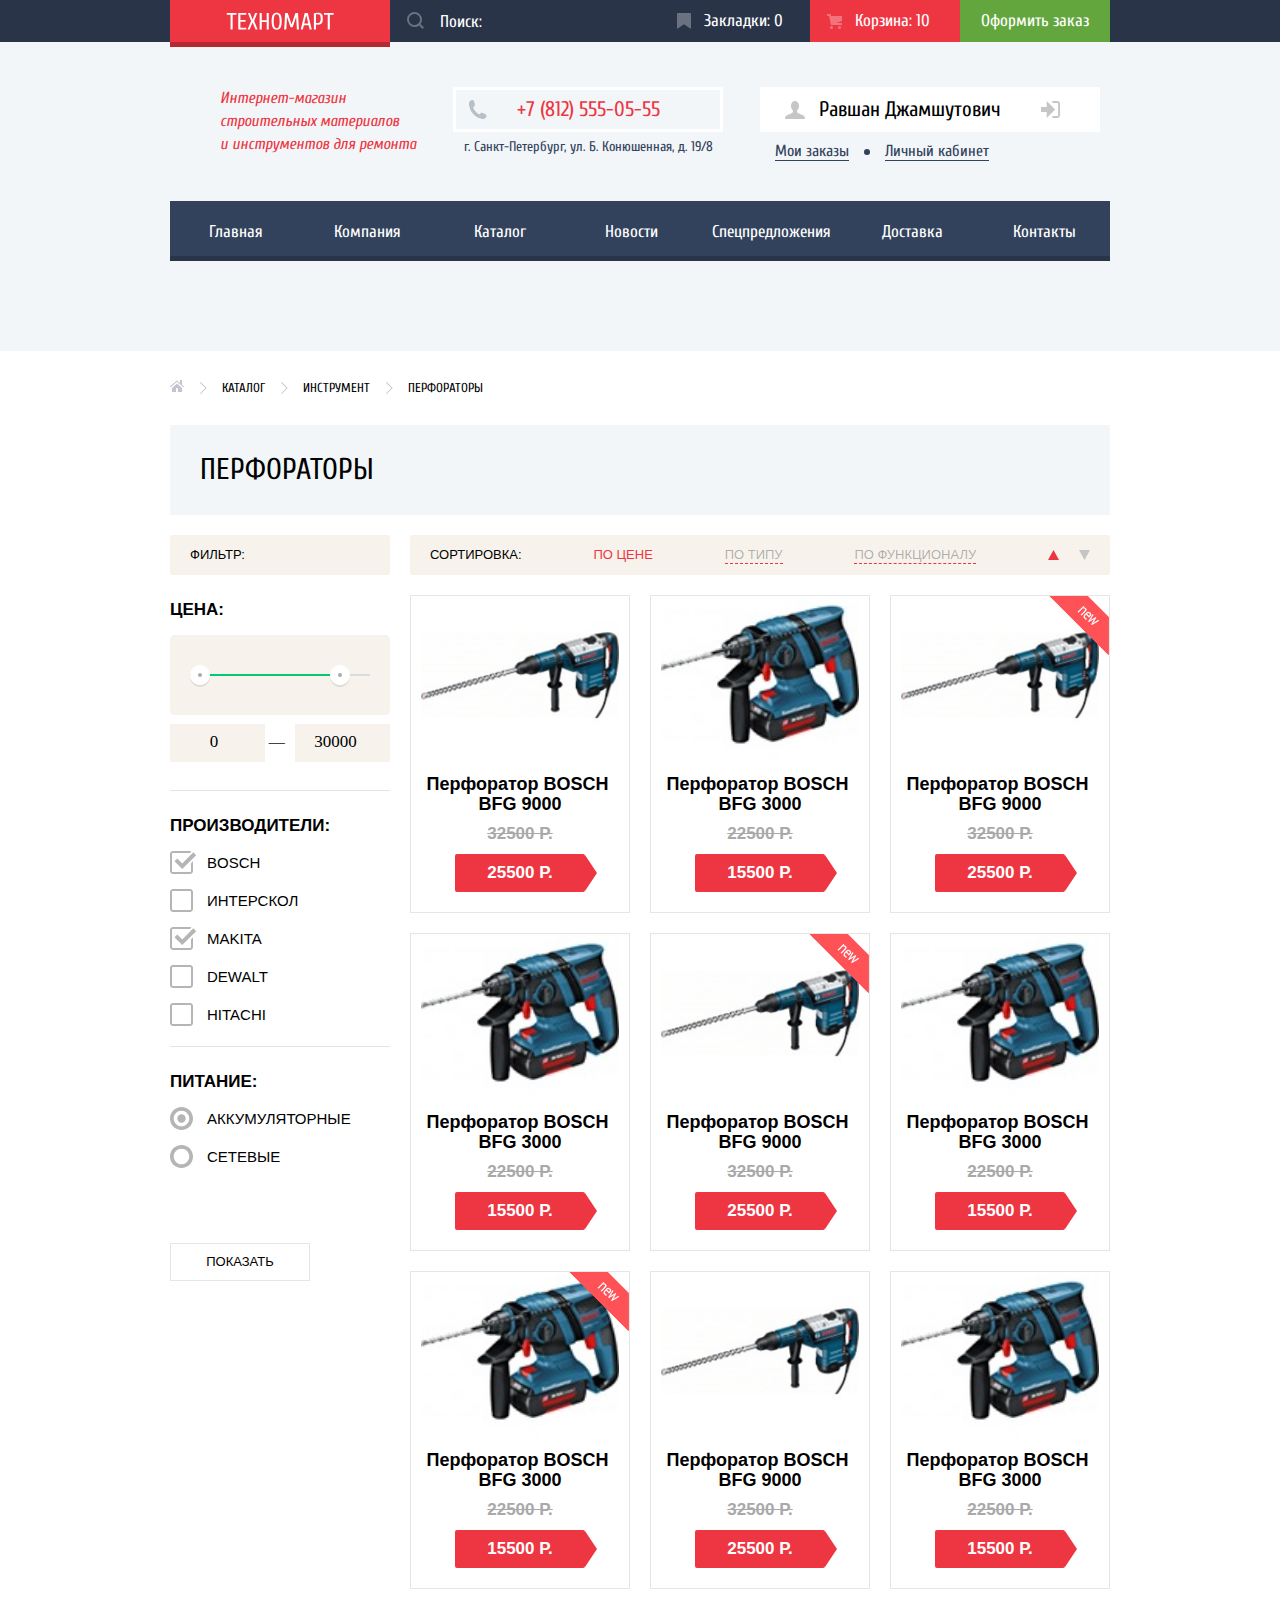
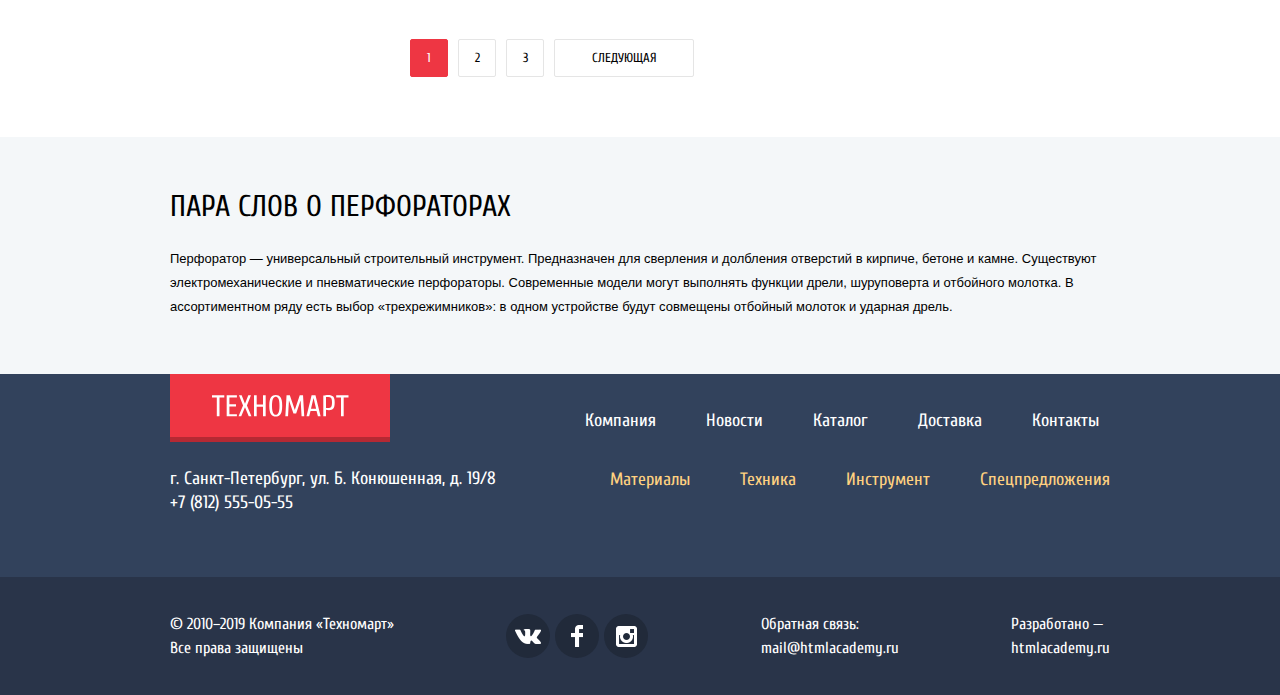
==== commit 7ac19086: "завершаем верстку" ====
--- a/catalog.html
+++ b/catalog.html
@@ -1,287 +1,424 @@
-
-  <!DOCTYPE html>
+<!DOCTYPE html>
 <html lang="ru">
-  <head>
-    <meta charset="utf-8">
-    <title>HTML Academy: Техномарт</title>
-    <link href="./css/style.css" rel="stylesheet">
-    <link href="https://fonts.googleapis.com/css?family=PT+Sans&display=swap" rel="stylesheet">
-  </head>
-  <body>
-  <header>
-
-  <div class="main-navigation">
+<head>
+  <meta charset="utf-8">
+  <title class="visually-hidden">HTML Academy: Техномарт</title>
+  <link href="https://fonts.googleapis.com/css?family=Cuprum:400,400i,700|PT+Sans:400,700&display=swap" rel="stylesheet">
+  <link href="./css/style.css" rel="stylesheet">
+</head>
+<body>
+<header class="header">
+  <div class="header__panel">
+    <div class="container">
+      <a href="./index.html" class="logo-button">
+        <img src="img/logo-technomart.svg" width="108" height="18" alt="Техномарт">
+      </a>
+      <form class="search">
+        <label>
+          <input type="search" placeholder="Поиск:" class="search__field">
+          <img src="img/search.svg" width="17" height="17" alt="Поиск" class="search__icon">
+        </label>
+      </form>
+      <a href="#" class="link-button">
+        <img src="img/bookmark.svg" width="14" height="16" alt="Закладки" class="link-button__icon">
+        Закладки: 0
+      </a>
+      <a href="#" class="link-button link-button_not_empty">
+        <img src="img/cart.svg" width="15" height="15" alt="Корзина" class="link-button__icon">
+        Корзина: 10
+      </a>
+      <a href="#" class="order-button">
+        Оформить заказ
+      </a>
+    </div>
+  </div>
+  <div class="container header__content">
+    <p class="slogan">
+      Интернет-магазин <br>строительных материалов <br>и инструментов для ремонта
+    </p>
+    <div class="header__contacts">
+      <a href="tel:+78125550555" class="tel-button">
+        <img src="./img/phone.svg" width="19" height="19" alt="" class="tel-button__icon">
+        +7 (812) 555-05-55
+      </a>
+      <p class="address">г. Санкт-Петербург, ул. Б. Конюшенная, д. 19/8</p>
+    </div>
+    <div class="profile">
+      <a href="#" class="action-button">
+        <img src="./img/user.svg" width="20" height="18" alt="" class="action-button__icon">
+        Равшан Джамшутович
+        <img src="./img/login.svg" width="20" height="17" alt="Войти" class="action-button__icon">
+      </a>
+      <ul class="profile-menu">
+        <li class="profile-menu__item">
+          <a href="#" class="profile-menu__link">Мои заказы</a>
+        </li>
+        <li class="profile-menu__item">
+          <a href="#" class="profile-menu__link">Личный кабинет</a>
+        </li>
+      </ul>
+    </div>
+  </div>
+  <nav class="container header__nav">
+    <ul class="main-menu">
+      <li class="main-menu__item">
+        <a href="./index.html" class="main-menu__link">Главная</a>
+      </li>
+      <li class="main-menu__item">
+        <a href="#" class="main-menu__link">Компания</a>
+      </li>
+      <li class="main-menu__item">
+        <a href="./catalog.html" class="main-menu__link">Каталог</a>
+      </li>
+      <li class="main-menu__item">
+        <a href="#" class="main-menu__link">Новости</a>
+      </li>
+      <li class="main-menu__item">
+        <a href="#" class="main-menu__link">Спецпредложения</a>
+      </li>
+      <li class="main-menu__item">
+        <a href="#" class="main-menu__link">Доставка</a>
+      </li>
+      <li class="main-menu__item">
+        <a href="#" class="main-menu__link">Контакты</a>
+      </li>
+    </ul>
+  </nav>
+</header>
+<main>
+  <div class="container">
+    <ul class="breadcrumbs">
+      <li class="breadcrumbs__item">
+        <a href="#" class="breadcrumbs__link">
+          <img src="./img/home.svg" width="14" height="12" alt="Главная">
+        </a>
+      </li>
+      <li class="breadcrumbs__item">
+        <a href="#" class="breadcrumbs__link">Каталог</a>
+      </li>
+      <li class="breadcrumbs__item">
+        <a href="#" class="breadcrumbs__link">Инструмент</a>
+      </li>
+      <li class="breadcrumbs__item">
+        <a href="#" class="breadcrumbs__link">Перфораторы</a>
+      </li>
+    </ul>
+  </div>
+  <section class="catalog info">
+    <div class="container">
+      <h1 class="catalog__title info-title">Перфораторы</h1>
+      <div class="catalog__content">
+        <aside class="catalog__filter">
+          <form class="form">
+            <div class="catalog__panel">
+              <p>Фильтр:</p>
+            </div>
+            <div class="form__group">
+              <p class="form__title">Цена:</p>
+              <img src="./img/price-filter.svg" width="220" height="127" alt="">
+            </div>
+            <div class="form__group">
+              <p class="form__title">Производители:</p>
+              <label class="form__label"><input type="checkbox" name="vendor" value="Bosch" checked class="form__control"> Bosch</label>
+              <label class="form__label"><input type="checkbox" name="vendor" value="Интерскол" class="form__control"> Интерскол</label>
+              <label class="form__label"><input type="checkbox" name="vendor" value="Makita" checked class="form__control"> Makita</label>
+              <label class="form__label"><input type="checkbox" name="vendor" value="DeWALT" class="form__control"> DeWALT</label>
+              <label class="form__label"><input type="checkbox" name="vendor" value="Hitachi" class="form__control"> Hitachi</label>
+            </div>
+            <div class="form__group">
+              <p class="form__title">Питание:</p>
+              <label class="form__label"><input type="radio" name="power" value="Аккумуляторные" checked class="form__control"> Аккумуляторные</label>
+              <label class="form__label"><input type="radio" name="power" value="Сетевые" class="form__control"> Сетевые</label>
+            </div>
+            <button type="submit" class="form__button">Показать</button>
+          </form>
+        </aside>
+        <div>
+          <div class="catalog__panel">
+            <p>Сортировка:</p>
+            <button class="catalog__filter-button active">По цене</button>
+            <button class="catalog__filter-button">По типу</button>
+            <button class="catalog__filter-button">По функционалу</button>
+            <div class="sort">
+              <button class="sort__control sort__control_active">По возрастанию</button>
+              <button class="sort__control">По убыванию</button>
+            </div>
+          </div>
+          <div class="catalog__products">
+            <article class="product">
+              <div class="product__section">
+                <img src="./img/product-1.jpg" width="184" height="164" alt="" class="product__img">
+                <div class="product__actions">
+                  <button class="button product__buy">
+                    <img src="./img/cart.svg" width="15" height="15" alt="">
+                    Купить
+                  </button>
+                  <button class="button product__in-bookmark">В закладки</button>
+                </div>
+              </div>
+              <div class="product__section">
+                <h4 class="product__name">Перфоратор BOSCH +BFG 9000</h4>
+                <p class="product__old-price">32500 Р.</p>
+                <p class="product__price">25500 Р.</p>
+              </div>
+            </article>
+            <article class="product">
+              <div class="product__section">
+                <img src="./img/product-2.jpg" width="127" height="112" alt="" class="product__img">
+                <div class="product__actions">
+                  <button class="button product__buy">
+                    <img src="./img/cart.svg" width="15" height="15" alt="">
+                    Купить
+                  </button>
+                  <button class="button product__in-bookmark">В закладки</button>
+                </div>
+              </div>
+              <div class="product__section">
+                <h4 class="product__name">Перфоратор BOSCH +BFG 3000</h4>
+                <p class="product__old-price">22500 Р.</p>
+                <p class="product__price">15500 Р.</p>
+              </div>
+            </article>
+            <article class="product new-label">
+              <div class="product__section">
+                <img src="./img/product-1.jpg" width="184" height="164" alt="" class="product__img">
+                <div class="product__actions">
+                  <button class="button product__buy">
+                    <img src="./img/cart.svg" width="15" height="15" alt="">
+                    Купить
+                  </button>
+                  <button class="button product__in-bookmark">В закладки</button>
+                </div>
+              </div>
+              <div class="product__section">
+                <h4 class="product__name">Перфоратор BOSCH +BFG 9000</h4>
+                <p class="product__old-price">32500 Р.</p>
+                <p class="product__price">25500 Р.</p>
+              </div>
+            </article>
+            <article class="product">
+              <div class="product__section">
+                <img src="./img/product-2.jpg" width="127" height="112" alt="" class="product__img">
+                <div class="product__actions">
+                  <button class="button product__buy">
+                    <img src="./img/cart.svg" width="15" height="15" alt="">
+                    Купить
+                  </button>
+                  <button class="button product__in-bookmark">В закладки</button>
+                </div>
+              </div>
+              <div class="product__section">
+                <h4 class="product__name">Перфоратор BOSCH +BFG 3000</h4>
+                <p class="product__old-price">22500 Р.</p>
+                <p class="product__price">15500 Р.</p>
+              </div>
+            </article>
+            <article class="product new-label">
+              <div class="product__section">
+                <img src="./img/product-1.jpg" width="184" height="164" alt="" class="product__img">
+                <div class="product__actions">
+                  <button class="button product__buy">
+                    <img src="./img/cart.svg" width="15" height="15" alt="">
+                    Купить
+                  </button>
+                  <button class="button product__in-bookmark">В закладки</button>
+                </div>
+              </div>
+              <div class="product__section">
+                <h4 class="product__name">Перфоратор BOSCH +BFG 9000</h4>
+                <p class="product__old-price">32500 Р.</p>
+                <p class="product__price">25500 Р.</p>
+              </div>
+            </article>
+            <article class="product">
+              <div class="product__section">
+                <img src="./img/product-2.jpg" width="127" height="112" alt="" class="product__img">
+                <div class="product__actions">
+                  <button class="button product__buy">
+                    <img src="./img/cart.svg" width="15" height="15" alt="">
+                    Купить
+                  </button>
+                  <button class="button product__in-bookmark">В закладки</button>
+                </div>
+              </div>
+              <div class="product__section">
+                <h4 class="product__name">Перфоратор BOSCH +BFG 3000</h4>
+                <p class="product__old-price">22500 Р.</p>
+                <p class="product__price">15500 Р.</p>
+              </div>
+            </article>
+            <article class="product new-label">
+              <div class="product__section">
+                <img src="./img/product-2.jpg" width="127" height="112" alt="" class="product__img">
+                <div class="product__actions">
+                  <button class="button product__buy">
+                    <img src="./img/cart.svg" width="15" height="15" alt="">
+                    Купить
+                  </button>
+                  <button class="button product__in-bookmark">В закладки</button>
+                </div>
+              </div>
+              <div class="product__section">
+                <h4 class="product__name">Перфоратор BOSCH +BFG 3000</h4>
+                <p class="product__old-price">22500 Р.</p>
+                <p class="product__price">15500 Р.</p>
+              </div>
+            </article>
+            <article class="product">
+              <div class="product__section">
+                <img src="./img/product-1.jpg" width="184" height="164" alt="" class="product__img">
+                <div class="product__actions">
+                  <button class="button product__buy">
+                    <img src="./img/cart.svg" width="15" height="15" alt="">
+                    Купить
+                  </button>
+                  <button class="button product__in-bookmark">В закладки</button>
+                </div>
+              </div>
+              <div class="product__section">
+                <h4 class="product__name">Перфоратор BOSCH +BFG 9000</h4>
+                <p class="product__old-price">32500 Р.</p>
+                <p class="product__price">25500 Р.</p>
+              </div>
+            </article>
+            <article class="product">
+              <div class="product__section">
+                <img src="./img/product-2.jpg" width="127" height="112" alt="" class="product__img">
+                <div class="product__actions">
+                  <button class="button product__buy">
+                    <img src="./img/cart.svg" width="15" height="15" alt="">
+                    Купить
+                  </button>
+                  <button class="button product__in-bookmark">В закладки</button>
+                </div>
+              </div>
+              <div class="product__section">
+                <h4 class="product__name">Перфоратор BOSCH +BFG 3000</h4>
+                <p class="product__old-price">22500 Р.</p>
+                <p class="product__price">15500 Р.</p>
+              </div>
+            </article>
+          </div>
+          <ul class="pagination">
+            <li class="pagination__item">
+              <a href="#" class="pagination__link active">1</a>
+            </li>
+            <li class="pagination__item">
+              <a href="#" class="pagination__link">2</a>
+            </li>
+            <li class="pagination__item">
+              <a href="#" class="pagination__link">3</a>
+            </li>
+            <li class="pagination__item">
+              <a href="#" class="pagination__link pagination__control">Следующая</a>
+            </li>
+          </ul>
+        </div>
+      </div>
+    </div>
+  </section>
+  <section class="info info_bg_gray">
+    <div class="container">
+      <h2 class="info-title">Пара слов о перфораторах</h2>
+      <p class="info-text">
+        Перфоратор — универсальный строительный инструмент. Предназначен для сверления и долбления отверстий в кирпиче, бетоне и камне.
+        Существуют электромеханические и пневматические перфораторы. Современные модели могут выполнять функции дрели, шуруповерта и отбойного молотка.
+        В ассортиментном ряду есть выбор «трехрежимников»: в одном устройстве будут совмещены отбойный молоток и ударная дрель.
+      </p>
+    </div>
+  </section>
+</main>
+<footer class="footer">
+  <div class="footer__nav">
     <div class="container">
       <div>
-      <a href="#" class="heder__logo">
-        <img src="./img/logo-technomart.svg" width="108" height="18" alt="Логотип ТЕХНОМАРТ">
-      </a>
-      <div class="button_search">
-        <img src="./img/icon-search.svg" width="17" height="17" alt="" class="main-navigation_search_img">
-        <input type="search" name="" value="" placeholder="Поиск:" class="main-navigation_search">
+        <a href="./index.html" class="logo-button">
+          <img src="img/logo-technomart.svg" width="138" height="23" alt="Техномарт">
+        </a>
+        <p>
+          г. Санкт-Петербург, ул. Б. Конюшенная, д. 19/8 +
+          <br>+7 (812) 555-05-55 +
+        </p>
       </div>
-      </div>
-      <div>
-        <a href="#"class="header-oder_link"><img src="./img/icon-bookmark.svg" width="14" height="16" alt="">Закладки:</a>
-        <a href="#"class="header-oder_link" class="header-oder_link_catalog"><img src="./img/icon-cart.svg" width="15" height="15" alt="">Корзина:</a>
-        <a href="#" class="order-button">Оформить заказ</a>
-      </div>
-
+      <nav>
+        <ul class="menu footer__menu">
+          <li class="menu__item">
+            <a href="#" class="menu__link">Компания</a>
+          </li>
+          <li class="menu__item">
+            <a href="#" class="menu__link">Новости</a>
+          </li>
+          <li class="menu__item">
+            <a href="#" class="menu__link">Каталог</a>
+          </li>
+          <li class="menu__item">
+            <a href="#" class="menu__link">Доставка</a>
+          </li>
+          <li class="menu__item">
+            <a href="#" class="menu__link">Контакты</a>
+          </li>
+        </ul>
+        <ul class="menu menu_theme_yellow footer__menu">
+          <li class="menu__item">
+            <a href="#" class="menu__link">Материалы</a>
+          </li>
+          <li class="menu__item">
+            <a href="#" class="menu__link">Техника</a>
+          </li>
+          <li class="menu__item">
+            <a href="#" class="menu__link">Инструмент</a>
+          </li>
+          <li class="menu__item">
+            <a href="#" class="menu__link">Спецпредложения</a>
+          </li>
+        </ul>
+      </nav>
     </div>
   </div>
-
- <div>
-   <div class="container-2">
-     <p class="text">Интернет-магазин<br> строительных материалов<br> и инструментов для ремонта.</p>
-     <div>
-       <a href="#" class="tel">
-         <img src="./img/icon-phone.svg" width="19" height="19" alt="" class="tel-icon"> +7(812)555-05-55</a>
-       <a href="https://www.google.com/maps/place/%D0%91%D0%BE%D0%BB%D1%8C%D1%88%D0%B0%D1%8F+%D0%9A%D0%BE%D0%BD%D1%8E%D1%88%D0%B5%D0%BD%D0%BD%D0%B0%D1%8F+%D1%83%D0%BB.,+19%2F8,+%D0%A1%D0%B0%D0%BD%D0%BA%D1%82-%D0%9F%D0%B5%D1%82%D0%B5%D1%80%D0%B1%D1%83%D1%80%D0%B3,+191186/@59.9387192,30.3208587,17z/data=!3m1!4b1!4m5!3m4!1s0x4696310fca145cc1:0x42b32648d8238007!8m2!3d59.9387165!4d30.3230474?hl=ru-RU"
-         class="address">г.Санкт-Петербург, ул. Б. Конюшенная, д. 19/8 </a>
-     </div>
-
-
-   <div>
-    <img src="./img/icon-user.svg" width="20" height="18" alt="" class="tel-icon">
-	  <span>Равшан Джамшутович</span>
-	  <a href="index.html"><img src="./img/icon-logout.svg" width="20" height="17" alt="" class="tel-icon"></a>
-    <a href="#">Мои заказы</a>
-    <a href="#">Личный кабинет</a>
-   </div>
- </div>
-
-
- <nav class="container">
-   <ul>
-     <li><a href=""class="header-oder_link" > Главная </a></li>
-     <li><a href="" class="header-oder_link"> Компания </a></li>
-     <li><a href="catalog.html" class="header-oder_link"> Каталог</a></li>
-     <li><a href="" class="header-oder_link"> Новости </a></li>
-     <li><a href="" class="header-oder_link"> Спецпредложения </a></li>
-     <li><a href="" class="header-oder_link"> Доставка </a></li>
-     <li><a href="" class="header-oder_link"> Контакты</a></li>
-   </ul>
- </nav>
-</div>
- </header>
-
-   <main>
-     <h1>HTML Academy: Техномарт</h1>
-	 <ul class="catalog_in_catalog">
-	  <li>
-		<a href="index.html">
-			<img src="./img/icon-home.svg" width="14" height="12" alt="Техномарт" >
-		</a>
-	  </li>
-	  <li><a href="catalog.html"> Каталог </a></li>
-	  <li><a href=""> Инструмент </a></li>
-	  <li><a href=""> Перфораторы</a></li>
-	 </ul>
-	   <p class="hammer_drill">ПЕРФОРАТОРЫ </p>
-	 <div>
-	  <form>
-	 <p>ПРОИЗВОДИТЕЛИ:</p>
-	 <ul>
-	  <li>
-	  <label>
-		  <input type="checkbox" name="vendor[]" value="BOCH" checked>
-		  BOCH
-	  </label>
-	  </li>
-	  <li>
-	  <label>
-		  <input type="checkbox" name="vendor[]" value="ИНТЕРСКОЛ">
-		  ИНТЕРСКОЛ
-	  </label>
-	  </li>
-	  <li>
-	  <label>
-		  <input type="checkbox" name="vendor[]" value="MAKITA" checked>
-		  MAKITA
-	  </label>
-	  </li>
-	  <li>
-	  <label>
-		  <input type="checkbox" name="vendor[]" value="DEVALT">
-		  DEVALT
-	  </label>
-	  </li>
-	  <li>
-	  <label>
-		  <input type="checkbox" name="vendor[]" value="HITACHI">
-		  HITACHI
-	  </label>
-	  </li>
-	 </ul>
-	 <p>ПИТАНИЕ:</p>
-	 <ul>
-	  <li>
-	   <label>
-	    <input type="radio" name="charge" value="АККУМУРЯТОРНЫЕ" checked>
-	    АККУМУРЯТОРНЫЕ
-	   </label>
-	  </li>
-	  <li>
-	   <label>
-	    <input type="radio" name="charge" value="СЕТЕВЫЕ">
-	    СЕТЕВЫЕ
-	   </label>
-	  </li>
-	 </ul>
-	 <button type="submit">ПОКАЗАТЬ</button>
-	 </form>
-
-   <div class="gallery">
-	  <div class="product">
-	   <a href="">
-       <img src="./img/snippet-18927_copy_3.png" width="127" height="112" alt="Перфоратор" class="product-img-2">
-	    <h2 class="product-name">Перфоратор BOCH<br>
-	      BFG 3000 </h2>
-	    <s>22500</s>
-	    <p class="value">15500 p</p>
-	   </a>
-	  </div>
-
-	  <div class="product">
-	   <a href="">
-	    <img src="./img/snippet-945_copy_2.png" width="144" height="128" alt="Перфоратор" class="product-img-3">
-	    <h2 class="product-name">Перфоратор BOCH<br>
-	      BFG 6000 </h2>
-	    <s>30500</s>
-	    <p class="value">22500 p</p>
-	   </a>
-	  </div>
-
-	  <div class="product">
-	   <a href="">
-	    <p>NEW</p>
-		<img src="./img/snippet-18927_copy_3.png" width="127" height="112"alt="Перфоратор" class="product-img-4">
-	    <h3 class="product-name">Перфоратор BOCH<br>
-	      BFG 2000 </h3>
-	    <p class="value">12500 p</p>
-	   </a>
-	  </div>
-
-	  <div class="product">
-	   <a href="">
-	     <img src="./img/snippet-18927_copy_3.png" width="127" height="112" alt="Перфоратор" class="product-img-2">
-	     <h3 class="product-name">Перфоратор BOCH<br>
-	      BFG 3000 </h3>
-		 <s>22500</s>
-	     <p class="value">15500 p</p>
-	    </a>
-	   </div>
-
-	  <div class="product">
-	   <a href="">
-	    <p>NEW</p>
-	    <img src="./img/snippet-945_copy_2.png" width="144" height="128"  alt="Перфоратор" class="product-img-3">
-	    <h3 class="product-name">Перфоратор BOCH<br>
-	      BFG 6000 </h3>
-		<s>30500</s>
-		<p class="value">22500 p</p>
-	   </a>
-	  </div>
-
-	  <div class="product">
-	   <a href="">
-	    <img src="./img/snippet-18927_copy_3.png" width="127" height="112" alt="Перфоратор" class="product-img-4">
-	    <h4 class="product-name">Перфоратор BOCH<br>
-	      BFG 2000 </h4>
-	    <p class="value">12500 p</p>
-	   </a>
-	  </div>
-
-	  <div class="product">
-	   <a href="">
-	    <p>NEW</p>
-	    <img src="./img/snippet-18927_copy_3.png" width="127" height="112" alt="Перфоратор" class="product-img-2">
-	    <h4 class="product-name">Перфоратор BOCH<br> BFG 3000</h4>
-	    <p class="value">15500 p</p>
-	   </a>
-	  </div>
-
-	  <div class="product">
-	   <a href="">
-	    <img src="./img/snippet-945_copy_2.png" width="144" height="128"  alt="Перфоратор" class="product-img-3">
-	    <h4 class="product-name">Перфоратор BOCH<br>
-	      BFG 6000 </h4>
-	    <s>30500</s>
-	    <p class="value">22500 p</p>
-	   </a>
-	  </div>
-
-	  <div class="product">
-	   <a href="">
-	    <img src="./img/snippet-18927_copy_3.png" width="127" height="112" alt="Перфоратор" class="product-img-4">
-	    <h4 class="product-name">Перфоратор BOCH<br>
-	      BFG 2000 </h4>
-	    <p class="value">12500 p</p>
-	   </a>
-	  </div>
-	 </div>
-
-	 <div>
-	  <a href="">1</a>
-	  <a href="">2</a>
-	  <a href="">3</a>
-	  <a href="">Следущая</a>
- 	 </div>
-	 <div>
-	  <h2>ПАРА СЛОВ О ПЕРФОРАТОРАХ</h2>
-	  <p>Перфоратор-универсальный строительный инструмент. Предназначен для сверления и долбления отверстий в кирпиче, бетоне и камне.
-	     Существуют электромеханические и пневматические перфораторы. Современные модели могут выполнять функции дрели, шуруповерта и отбойного молотка. В ассортиментном ряду есть выбор "трехрежимников": в одном устройстве будут совмещены отбойный молоток и ударная дрель.</p>
-	 </div>
-	</main>
-
-	<footer>
-    <div class="footer-container">
-      <div>
-      <a class="heder__logo">
-        <img src="./img/logo-technomart.svg" width="108" height="18" alt="Логотип ТЕХНОМАРТ">
-      </a>
-
-      <ul class="footer-contact-ul">
-        <li><a href="" class="footer-contact"> Компания </a></li>
-        <li><a href="" class="footer-contact"> Новости </a></li>
-        <li><a href="" class="footer-contact"> Каталог</a></li>
-        <li><a href=""class="footer-contact"> Контакты</a></li>
+  <div class="footer__footer">
+    <div class="container">
+      <p>
+        © 2010–2019 Компания «Техномарт»
+        <br>Все права защищены
+      </p>
+      <ul class="social">
+        <li class="social__item">
+          <a href="#" target="_blank" rel="noopener noreferrer" class="social__link">
+            <img src="./img/vk.png" width="26" height="15" alt="VK">
+          </a>
+        </li>
+        <li class="social__item">
+          <a href="#" target="_blank" rel="noopener noreferrer" class="social__link">
+            <img src="./img/fb.png" width="12" height="22" alt="Facebook">
+          </a>
+        </li>
+        <li class="social__item">
+          <a href="#" target="_blank" rel="noopener noreferrer" class="social__link">
+            <img src="./img/insta.png" width="21" height="21" alt="Instagram">
+          </a>
+        </li>
       </ul>
-    </div>
-    <div>
-      <ul class="footer-sentece-ul">
-        <li><a href="" class="footer-sentece"> Материалы </a></li>
-        <li><a href="" class="footer-sentece"> Техника </a></li>
-        <li><a href="" class="footer-sentece"> Инструмент </a></li>
-        <li><a href="" class="footer-sentece"> Спецпредложения </a></li>
-      </ul>
-      <a
-        href="https://www.google.com/maps/place/%D0%91%D0%BE%D0%BB%D1%8C%D1%88%D0%B0%D1%8F+%D0%9A%D0%BE%D0%BD%D1%8E%D1%88%D0%B5%D0%BD%D0%BD%D0%B0%D1%8F+%D1%83%D0%BB.,+19%2F8,+%D0%A1%D0%B0%D0%BD%D0%BA%D1%82-%D0%9F%D0%B5%D1%82%D0%B5%D1%80%D0%B1%D1%83%D1%80%D0%B3,+191186/@59.9387192,30.3208587,17z/data=!3m1!4b1!4m5!3m4!1s0x4696310fca145cc1:0x42b32648d8238007!8m2!3d59.9387165!4d30.3230474?hl=ru-RU" class="footer-address">г.Санкт-Петербург,
-        ул. Б. Конюшенная, д. 19/8</a>
-        <p>+7(812)555-05-55</p>
-    </div>
-    </div>
-
-    <div class="connection">
-      <p> 2010-2019 Компания "ТЕХНОМАРТ" <br />Все права защищены.</p>
-      <ul>
-        <li><a href="#"><img src="./img/icon-vk.svg" width="25" height="15" alt=""></a></li>
-        <li><a href="#"><img src="./img/icon-fb.svg" width="25" height="15" alt=""></a></li>
-        <li><a href="#"><img src="./img/icon-insta.svg" width="25" height="15" alt=""></a></li>
-      </ul>
-      <p>Обратная связь:<br>
-        <a href="">mail@htmlacademy.ru</a>
+      <p>
+        Обратная связь:
+        <br><a href="mailto:mail@htmlacademy.ru">mail@htmlacademy.ru</a>
       </p>
-      <p>Разработано-<br>
-        <a href="https://htmlacademy.ru/intensive/htmlcss">htmlacademy.ru</a>
+      <p>
+        Разработано —
+        <br><a href="htmlacademy.ru" target="_blank" rel="noopener noreferrer">htmlacademy.ru</a>
       </p>
     </div>
-
-   </footer>
-   </body>
-   </html>
-
-
-
-
-   background: transparent url("../...") no-repeat right bottom
+  </div>
+</footer>
+</body>
+</html>
--- a/css/style.css
+++ b/css/style.css
@@ -1,899 +1,1372 @@
-@font-face {
-	font-family: "Cuprum";
-	src: url("../fonts/web/cuprum.woff");
-	font-style: normal;
-	font-weight: normal;
-}
-
+*,
+*::after,
+*::before {
+  box-sizing: border-box;
+}
 
 body {
   margin: 0;
-  padding: 0;
-  font-family: "PT Sans", "Cuprum", "Arial";
-  font-size: 14px;
+  background-color: #fff;
+  font-family: "Cuprum", sans-serif;
+  font-size: 13px;
+  font-weight: normal;
+  line-height: 24px;
+  color: #000;
+}
+
+a {
+  text-decoration: none;
 }
 
 .container {
-  width: 960px;
-  padding-left: 10px;
-  padding-right: 10px;
+  width: 940px;
   margin-left: auto;
   margin-right: auto;
-  box-sizing: border-box;
-}
-
-a {
-  text-decoration: none;
-}
-
-
-
-/*header*/
-
-header .main-navigation {
+}
+
+/** Header **/
+
+.header {
+  padding-bottom: 90px;
+  background-color: #f3f6f8;
+}
+
+.header__panel {
+  height: 42px;
+  margin-bottom: 45px;
   background-color: #293449;
-}
-
-header {
-	background-color: #f3f7f9;
-		padding-bottom: 60px;
-}
-
-.main-navigation .container {
-  display: flex;
-  justify-content: space-between;
-}
-
-.main-navigation .container div {
-	display: flex;
-	align-items: center;
-	position: relative;
-}
-
-.heder__logo {
-	height: 42px;
-	display: inline-block;
-	padding-top: 13px;
-	padding: 13px 55px 0;
-	box-sizing: border-box;
-	background-color: #ee3843;
-	position: relative;
-}
-
-.heder__logo:after {
-	content: '';
-	height: 5px;
-	width: 100%;
-	background-color: #c02c36;
-	position: absolute;
-	left: 0;
-	bottom: -5px;
-}
-
-.button_search {
-margin-right: 42px;
-color: #fff;
-height: 42px;
-display: flex;
-align-items: center;
-height: 42px;
-line-height: 42px;
-transition: 0.3s;
-
-}
-
-.button_search:hover {
-	background-color: #212a3a;
-}
-
-.button_search:focus {
-	background-color: #fff;
-}
-
-.main-navigation_search_img {
-	opacity: 0.3;
-	position: absolute;
-	left: 15px;
-}
-
-.main-navigation_search {
-	background-color: transparent;
-	border: 0;
-	height: 100%;
-	position: relative;
-	top: 0;
-	outline: none;
-	padding-left: 47px;
-	color: #fff;
-	font: inherit;
-	font-size: 17px;
-	width: 100%;
-}
-
-.main-navigation_search::placeholder {
-	color: #fff;
-}
-
-.main-navigation_search:focus {
-	background-color: #ffffff;
-	color: #000;
-}
-
-.order-button {
-	background-color: #63a63e;
-	padding-left: 20px;
-	padding-right: 20px;
-	color: #fff;
-	height: 42px;
-	font-size: 17px;
-	line-height: 42px;
-	transition: 0.3s;
-	width: max-content;
-}
-
-.main-navigation a.order-button:hover {
-	background-color: #5fbb2d;
-}
-
-.main-navigation a.order-button:active {
-	background-color: #518534;
-}
-
-.header-oder_link {
-	padding-left: 15px;
-	padding-right: 30px;
-	color: #fff;
-	font-size: 17px;
-	display: flex;
-	align-items: center;
-	height: 42px;
-	line-height: 42px;
-	transition: 0.3s;
-}
-
-
-.header-oder_link:hover {
-	background-color: #212a3a;
-}
-
-.header-oder_link:active {
-	background-color:  #161d29;
-}
-
-.header-oder_link img {
-	opacity: 0.3;
-	margin-right: 15px;
-}
-
-.header-oder_link:first-of-type {
-	margin-left: 0;
-}
-
-.container {
-  width: 940px;
-  margin: 0 auto;
-}
-
-.uppercase {
-  text-transform: uppercase;
-}
-
-.main-navigation {
   font-size: 17px;
   line-height: 18px;
-  color: #fff;
+}
+
+.header__panel .container {
+  display: flex;
+  align-items: stretch;
+  height: 100%;
+}
+
+.header__content {
+  display: flex;
+  align-items: flex-start;
+  justify-content: space-between;
+  padding-left: 50px;
+}
+
+.header__contacts .address {
+  margin-top: 3px;
+  text-align: center;
+}
+
+.header__actions {
+  display: flex;
+  align-items: stretch;
+}
+
+.header__nav {
+  margin-top: 40px;
+}
+
+/** Logo-button **/
+
+.logo-button {
+  display: inline-flex;
+  align-items: center;
+  justify-content: center;
+  width: 220px;
+  height: 47px;
+  border-bottom: solid 5px rgba(0, 0, 0, .24);
+  background-color: #ee3643;
+}
+
+.logo-button:hover {
+  background-color: #ca2c37;
+}
+
+.logo-button:active {
+  background-color: #ba2732;
+}
+
+/** Search **/
+
+.search {
+  position: relative;
+}
+
+.search__icon {
+  position: absolute;
+  top: 12px;
+  left: 17px;
+}
+
+.search__field {
+  width: 270px;
+  height: 100%;
+  padding: 10px 10px 10px 50px;
+  border: none;
+  font: inherit;
+  color: #000;
+  background-color: transparent;
+}
+
+.search__field:hover {
+  background-color: #212a3a;
+}
+
+.search__field:focus {
+  background-color: #fff;
+}
+
+.search__field::-webkit-input-placeholder {
+  color: #fff;
+}
+
+.search__field::-moz-placeholder {
+  color: #fff;
+}
+
+.search__field:-ms-input-placeholder {
+  color: #fff;
+}
+
+.search__field::-ms-input-placeholder {
+  color: #fff;
+}
+
+.search__field::placeholder,
+.search__field:not(:placeholder-shown):not(:focus) {
+  color: #fff;
+}
+
+.search__field:not(:hover):not(:focus) ~ .search__icon {
+  opacity: .3;
+}
+
+.search__field:focus ~ .search__icon {
+  -webkit-filter: invert(31%) sepia(100%) saturate(4482%) hue-rotate(342deg) brightness(106%) contrast(87%);
+  filter: invert(31%) sepia(100%) saturate(4482%) hue-rotate(342deg) brightness(106%) contrast(87%);
+}
+
+/** Link-button ***/
+
+.link-button {
+  display: flex;
+  align-items: center;
+  min-width: 150px;
+  padding: 0 17px;
+  color: #fff;
+}
+
+.link-button__icon {
+  margin-right: 13px;
+}
+
+.link-button:not(:hover) .link-button__icon {
+  opacity: .3;
+}
+
+.link-button:not(.link-button_not_empty):hover {
+  background-color: #212a3a;
+}
+
+.link-button:not(.link-button_not_empty):active {
+  background-color: #161d29;
+}
+
+.link-button_not_empty {
+  background-color: #EE3643;
+}
+
+/** Order-button **/
+
+.order-button {
+  display: flex;
+  align-items: center;
+  justify-content: center;
+  width: 150px;
+  background-color: #63a63e;
+  color: #fff;
+}
+
+.order-button:hover {
+  background-color: #5fbb2d;
+}
+
+.order-button:active {
+  background-color: #518534;
+}
+
+/** Slogan **/
+
+.slogan {
+  margin: 0;
+  font-size: 16px;
+  font-style: italic;
+  line-height: 23px;
+  color: #ee3643;
+}
+
+/** Tel-button **/
+
+.tel-button {
+  display: flex;
+  align-items: center;
+  justify-content: center;
+  position: relative;
+  width: 270px;
+  height: 45px;
+  border: solid 3px #fff;
+  font-size: 21px;
+  line-height: 1;
+  color: #ee3643;
+}
+
+.tel-button:hover {
+  background-color: #fff;
+}
+
+.tel-button__icon {
+  position: absolute;
+  left: 12px;
+}
+
+/** Action-button **/
+
+.action-button {
+  display: flex;
+  align-items: center;
+  height: 45px;
+  padding: 0 25px;
+  background-color: #fff;
+  font-size: 21px;
+  line-height: 1;
+  color: #000;
+}
+
+.action-button:not(:last-child) {
+  margin-right: 10px;
+}
+
+.action-button__icon {
+  margin-right: 14px;
+}
+
+.action-button__icon:not(:first-child) {
+  margin-left: 40px;
+}
+
+.action-button:hover {
+  color: #ee3643;
+}
+
+.action-button:active {
+  color: rgba(0, 0, 0, .3);
+}
+
+.action-button:not(:hover) .action-button__icon,
+.action-button:active .action-button__icon {
+  -webkit-filter: brightness(0) invert(100%) sepia(0%) saturate(7491%) hue-rotate(129deg) brightness(113%) contrast(55%);
+  filter: brightness(0) invert(100%) sepia(0%) saturate(7491%) hue-rotate(129deg) brightness(113%) contrast(55%);
+}
+
+/** Profile-menu **/
+
+.profile-menu {
+  display: flex;
+  margin: 10px 15px 0;
+  padding: 0;
+  list-style: none;
+  font-size: 16px;
+  line-height: 18px;
+}
+
+.profile-menu__item {
+  display: flex;
+  align-items: center;
+}
+
+.profile-menu__item:not(:last-of-type)::after {
+  content: '';
+  display: block;
+  width: 6px;
+  height: 6px;
+  margin: 0 15px;
+  border-radius: 50%;
+  border-bottom: solid 1px #32425c;
+  background-color: #32425c;
+}
+
+.profile-menu__link {
+  color: #32425c;
+  border-bottom: solid 1px #32425c;
+}
+
+.profile-menu__link:hover {
+  color: #ee3643;
+  border-color: #ee3643;
+}
+
+.profile-menu__link:active {
+  color: rgba(50, 66, 92, .3);
+  border-color: rgba(50, 66, 92, .3);
+}
+
+/** Address **/
+
+.address {
+  margin: 0;
+  font-size: 14px;
+  color: #32425c;
+}
+
+/** Main-menu **/
+
+.main-menu {
+  display: flex;
+  align-items: stretch;
+  height: 60px;
+  margin: 0;
+  padding: 0;
+  list-style: none;
+  background-color: #32425c;
+  box-shadow: inset 0 -5px 0 0 #293449;
+  font-size: 17px;
+  line-height: 1;
+}
+
+.main-menu__item {
+  flex: 1;
+}
+
+.main-menu__link {
+  display: flex;
+  align-items: center;
+  justify-content: center;
+  height: 100%;
+  padding: 0 15px;
+  color: #fff;
+}
+
+.main-menu__link:hover {
   background-color: #293449;
+}
+
+.main-menu__link:active {
+  background-color: #1d2739;
+  color: rgba(255, 255, 255, .5);
+}
+
+/** Breadcrumbs **/
+
+.breadcrumbs {
+  display: flex;
+  align-items: center;
+  margin: 25px 0;
+  padding: 0;
   list-style: none;
 }
 
-.main-navigation a {
-  color: #fff;
-}
-
-.main-navigation a:not(.heder__logo .order-button):hover{
-  background-color: #212a3a;
-}
-
-.main-navigation a:not(.order-button)focus {
-  background-color: #161d29;
-}
-
-.container-2 {
-	display: flex;
-	align-items: center;
-	width: 940px;
-  margin: 0 auto;
-	height: 153px;
-}
-
-.text {
-  color: #ee3643;
-  font-size: 16px;
-  line-height: 23px;
-	background-color: rbga;
-	width: 226px;
-	height: 62px;
-	margin-left: 52px;
-}
-
-.tel {
-	display: flex;
-	align-items: center;
-	color: #ee3643;
-  font-size: 21 px;
-  line-height: 21px;
-  font-weight: 400;
-	width: 270px;
-	height: 45px;
-	margin-right: 22px;
-	border: 3px solid #ffffff;
-}
-
-.tel-icon {
-  vertical-align:bottom;
-  margin-right: 40px;
-	margin-left: 15px;
-}
-
-.address {
-  color: #32425c;
-  font-size: 14px;
-  line-height: 24px;
-  font-weight: 400;
-	width: 280px;
-	height: 24px;
-}
-
-.user-navigation {
+.breadcrumbs__item {
+  display: flex;
+  align-items: center;
+}
+
+.breadcrumbs__item:not(:last-of-type)::after {
+  content: "";
+  display: block;
+  width: 8px;
+  height: 12px;
+  margin: 0 15px;
+  background: transparent url("../img/arrow.svg") no-repeat;
+  -webkit-filter: brightness(0) invert(91%) sepia(13%) saturate(141%) hue-rotate(178deg) brightness(87%) contrast(86%);
+  filter: brightness(0) invert(91%) sepia(13%) saturate(141%) hue-rotate(178deg) brightness(87%) contrast(86%);
+  -webkit-transform: rotate(180deg);
+  transform: rotate(180deg);
+}
+
+.breadcrumbs__link {
   color: #000;
-  font-size: 21px;
-  line-height: 21px;
-  font-weight: 400px;
-	background-color: #fff;
-	width: 121px;
-	height: 45px;
-	margin-right: 10px;
-	padding: 13px;
-	border: none;
-}
-
-.user-navigation-1 {
-	color: #000;
-  font-size: 21px;
-  line-height: 21px;
-  font-weight: 400px;
-	background-color: #fff;
-	width: 150px;
-	height: 45px;
-	padding: 11px;
-	border: none;
-}
-
-.user-navigation-icon {
-	margin-right: 14px;
-}
-
-.main-site-navigation {
- background-color: #32425c;
- align-items: center;
- color: #fff;
-
-}
-
-.main-site-navigation:after {
- content: '';
- height: 5px;
- width: 100%;
- background-color: #1d2739;
- position: absolute;
- left: 0;
- bottom: 165px;
-}
-
-header ul {
-	display: flex;
-	align-items: center;
-	justify-content: space-between;
-	width: 100%;
-	background-color: #32425c;
-	margin: 0;
-	padding: 0;
-	list-style: none;
-	color: #fff;
-	border-bottom: solid 5px #1d2739;
-}
-
-/*main*/
-
-.visually-hidden {
-  font-size: 0;
-  visibility: hidden;
-
-}
-
-.block-banner {
-	display: flex;
-	align-items: center;
-	margin-left: auto;
-	margin-right: auto;
-	margin-bottom: 20px;
-	padding: 0 10px;
-	width: 940px;
-}
-
-.banner {
-  width: 300px;
-  height: 123px;
-  padding: 20px 23px;
-  background-color: #ffbf47;
-	margin-right: 20px;
-	box-sizing: border-box;
-}
-
-.banner-title {
-  margin: 0 0 13px;
-  color: #fff;
-  font-size: 24px;
-  font-weight: 700;
-  line-height: 30px;
-	margin-right: 20px;
-}
-
-.banner-link {
+  text-transform: uppercase;
+}
+
+.breadcrumbs__link:hover {
+  text-decoration: underline;
+}
+
+/** Content **/
+
+.content {
+  padding: 30px 0 85px;
+}
+
+/** Button **/
+
+.button {
+  position: relative;
   display: flex;
   align-items: center;
   justify-content: center;
   width: 135px;
   height: 38px;
+  padding: 0 5px;
+  border: none;
+  border-radius: 2px;
+  background-color: #ee3643;
+  font: inherit;
+  font-size: 14px;
+  line-height: 18px;
+  color: #fff;
+  text-transform: uppercase;
+  cursor: pointer;
+  -webkit-appearance: none;
+  -moz-appearance: none;
+  appearance: none;
+}
+
+.button img {
+  position: absolute;
+  top: 0;
+  bottom: 0;
+  left: 12px;
+  margin: auto 0;
+}
+
+.button:not(:hover):not(:active) img {
+  opacity: .3;
+}
+
+.button:hover {
+  background-color: #ca2c37;
+}
+
+.button:active {
+  background-color: #ba2732;
+}
+
+.button_long {
+  width: 195px;
+}
+
+.button__fluid {
+  width: 100%;
+}
+
+/** Banner **/
+
+.banner {
+  display: flex;
+  align-items: center;
+  width: 300px;
+  height: 123px;
+  padding: 20px 25px;
+  color: #fff;
+  background-color: #ffbf47;
+}
+
+.banner__content {
+  display: flex;
+  flex-direction: column;
+  justify-content: space-between;
+  height: 100%;
+  margin-right: 30px;
+}
+
+.banner__title {
+  margin: 0;
+  font-size: 24px;
+  font-weight: bold;
+  line-height: 30px;
+}
+
+.banner__button {
   background-color: rgba(0, 0, 0, .1);
-  color: #fff;
-  font-size: 14px;
-  font-weight: 400;
+}
+
+.banner__button:hover {
+  background-color: rgba(0, 0, 0, .2);
+}
+
+.banner__button:active {
+  background-color: rgba(0, 0, 0, .3);
+}
+
+.banner__icon {
+  align-items: center;
+  margin: 0 auto;
+}
+
+.banner_color_blue {
+  background-color: #3bbce3;
+}
+
+.banner_color_purple {
+  background-color: #dc91d8;
+}
+
+.banner_color_green {
+  background-color: #8ed78f;
+}
+
+/** New-label **/
+
+.new-label {
+  position: relative;
+}
+
+.new-label::before {
+  content: '';
+  display: block;
+  width: 60px;
+  height: 59px;
+  position: absolute;
+  top: 0;
+  right: 0;
+  background: transparent url("../img/new.png") no-repeat;
+  z-index: 1;
+}
+
+/** Banners **/
+
+.banners {
+  display: -ms-grid;
+  display: grid;
+  grid-gap: 20px;
+  grid-template-areas:
+    ". . ."
+    "slider slider ."
+    "slider slider .";
+  margin-bottom: 50px;
+}
+
+.banners_slider {
+  -ms-grid-row: 3;
+  -ms-grid-row-span: 3;
+  -ms-grid-column: 1;
+  -ms-grid-column-span: 3;
+  grid-area: slider;
+}
+
+/** Slider **/
+
+.slider {
+  position: relative;
+  background-color: #000;
+}
+
+.slider__paging {
+  display: flex;
+  align-items: center;
+  justify-content: center;
+  width: 100%;
+  position: absolute;
+  bottom: 35px;
+  margin: 0;
+  padding: 0;
+  list-style: none;
+}
+
+.slider__paging li:not(:last-child) {
+  margin-right: 10px;
+}
+
+.slider__paging a {
+  display: flex;
+  align-items: center;
+  justify-content: center;
+  width: 10px;
+  height: 10px;
+  position: relative;
+  z-index: 2;
+  border-radius: 50%;
+  background-color: #fff;
+  color: transparent;
+  font-size: 0;
+  outline: none;
+}
+
+.slider__active-page a:after {
+  content: '';
+  display: block;
+  width: 6px;
+  height: 6px;
+  position: absolute;
+  border-radius: 50%;
+  background-color: #ee3643;
+}
+
+.slider__control {
+  display: block;
+  width: 22px;
+  height: 40px;
+  position: absolute;
+  top: 0;
+  left: 25px;
+  bottom: 0;
+  margin: auto 0;
+  -webkit-appearance: none;
+  -moz-appearance: none;
+  appearance: none;
+  border: none;
+  background: transparent url("../img/arrow.svg") no-repeat;
+  color: transparent;
+  font-size: 0;
+  cursor: pointer;
+}
+
+.slider__control:last-of-type {
+  left: auto;
+  right: 25px;
+  -webkit-transform: rotate(180deg);
+  transform: rotate(180deg);
+}
+
+/** Slide **/
+
+.slide {
+  height: 266px;
+  position: relative;
+  color: #fff;
+}
+
+.slide__header {
+  position: relative;
+  padding: 20px 25px;
+  z-index: 1;
+}
+
+.slide__title {
+  margin: 0 0 1px;
+  font-size: 36px;
+  font-weight: bold;
+  line-height: 1;
+}
+
+.slide__text {
+  margin: 0;
+  font-size: 18px;
+}
+
+.slide__button {
+  position: absolute;
+  bottom: 20px;
+  left: 25px;
+  z-index: 1;
+}
+
+.slide__img {
+  position: absolute;
+  top: 0;
+  left: 0;
+  -o-object-fit: contain;
+  object-fit: contain;
+}
+
+/** Section **/
+
+.section__header {
+  display: flex;
+  align-items: center;
+  justify-content: space-between;
+  height: 90px;
+  padding: 0 25px;
+  background-color: #f9f5f0;
+}
+
+.section__title {
+  margin: 0;
+  font-size: 30px;
+  font-weight: normal;
+  line-height: 1;
+  color: #32425c;
+  text-transform: uppercase;
+}
+
+.section__button {
+  width: 253px;
+}
+
+.section__content {
+  padding: 20px 0;
+}
+
+/** Products **/
+
+.products {
+  display: -ms-grid;
+  display: grid;
+  grid-gap: 20px;
+  -ms-grid-columns: 1fr 20px 1fr 20px 1fr 20px 1fr;
+  grid-template-columns: repeat(4, 1fr);
+}
+
+/** Product **/
+
+.product {
+  display: flex;
+  flex-direction: column;
+  height: 318px;
+  overflow: hidden;
+  border: solid 1px #e5e5e5;
+}
+
+.product__section {
+  display: flex;
+  flex-direction: column;
+  justify-content: center;
+  align-items: center;
+  flex-shrink: 0;
+  height: 50%;
+  padding: 20px 10px;
+}
+
+.product__section:last-of-type {
+  justify-content: space-between;
+  font-family: "PT-Sans", sans-serif;
+  font-weight: bold;
+  font-size: 17px;
   line-height: 18px;
+}
+
+.product__img {
+  width: 100%;
+  height: auto;
+  -o-object-fit: contain;
+  object-fit: contain;
+}
+
+.product__name {
+  margin: 0 0 10px;
+  font-size: 18px;
+  line-height: 20px;
+  text-align: center;
+}
+
+.product__old-price {
+  margin: 0 0 10px;
+  color: #a9a9a9;
+  text-decoration: line-through;
+}
+
+.product__price {
+  display: flex;
+  align-items: center;
+  justify-content: center;
+  position: relative;
+  width: 130px;
+  height: 38px;
+  margin: 0;
+  border-radius: 2px;
+  background-color: #ee3643;
+  color: #fff;
+}
+
+.product__price::after {
+  content: "";
+  position: absolute;
+  right: 0;
+  width: 0;
+  height: 0;
+  -webkit-transform: translateX(100%);
+  transform: translateX(100%);
+  border-top: 18px solid transparent;
+  border-left: 12px solid #ee3643;
+  border-bottom: 18px solid transparent;
+}
+
+.product:hover {
+  box-shadow: 0 10px 25px 0 rgba(41, 52, 73, .5);
+}
+
+.product:hover .product__img {
+  display: none;
+}
+
+.product:not(:hover) .product__actions {
+  display: none;
+}
+
+.product__actions .button:not(:last-child) {
+  margin-bottom: 7px;
+}
+
+.product__buy {
+  background-color: #63a63e;
+  box-shadow: inset 0 -3px 0 0 #367315;
+}
+
+.product__buy:hover {
+  background: #5fbb2d;
+}
+
+.product__buy:active {
+  background-color: #518534;
+  box-shadow: none;
+}
+
+.product__in-bookmark.button {
+  background-color: #fff;
+}
+
+.product__in-bookmark {
+  border: solid 3px #63a63e;
+  color: #32425c;
+}
+
+.product__in-bookmark:hover {
+  border-color: #32425c;
+}
+
+.product__in-bookmark:active {
+  opacity: .3;
+}
+
+/** Brands **/
+
+.brands {
+  display: -ms-grid;
+  display: grid;
+  grid-gap: 20px;
+  -ms-grid-columns: 1fr 20px 1fr 20px 1fr 20px 1fr;
+  grid-template-columns: repeat(4, 1fr);
+}
+
+/** Brand **/
+
+.brand {
+  display: flex;
+  align-items: center;
+  justify-content: center;
+  height: 145px;
+  border: solid 1px #e5e5e5;
+  background-color: #fff;
+  overflow: hidden;
+}
+
+.brand:hover {
+  box-shadow: 0 10px 25px 0 rgba(41, 52, 73, .5);
+}
+
+.brand:active {
+  box-shadow: 0 4px 10px 0 rgba(41, 52, 73, .5);
+}
+
+.brand__img {
+  -o-object-fit: contain;
+  object-fit: contain;
+}
+
+.brand:active .brand__img {
+  opacity: .3;
+}
+
+/** Info **/
+
+.info {
+  padding: 55px 0;
+}
+
+.info-title {
+  margin: 0 0 25px;
+  font-size: 30px;
+  font-weight: normal;
+  line-height: 1;
   text-transform: uppercase;
-	margin-right: 140px;
-	margin-bottom: 22px;
-}
-
-.banner-link:hover {
-background-color: rgba(0, 0, 0, .3);
-}
-
-.banner-link:active {
-background-color: rgba(0, 0, 0, .5);
-}
-
-
-.banner-foto {
-position: relative;
-width: 620px;
-height: 266px;
-background-image: url('./img/Layer_99@2x.jpg');
-background-position: center;
-background-repeat: no-repeat;
-background-size: contain;
-
-}
-
-.foto {
-	position: absolute;
-	left: 0;
-	right: 0;
-	z-index: 0;
-}
-
-.banner-foto h2 {
-	z-index: 1;
-	position: relative;
-}
-
-.banner-foto a {
-	z-index: 1;
-	position: relative;
-	bottom: 0;
-}
-
-.banner-img {
-  float: right;
-  margin: 11px 23px 0 0;
-}
-
-.banner-blue {
-  background-color: #3bbce3;
-}
-
-.banner-lilac {
-  background-color: #dc91d8;
-}
-
-.banner-green {
-  background-color: #8ed78f;
-	margin-bottom: 20px;
-	margin-left: 20px;
-
-}
-
-.banner-orange {
-  background-color: #ffc847;
-	margin-left: 20px;
-}
-
-.gallery {
-	display: flex;
-  align-items: center;
-	margin-left: auto;
-	margin-right: 130px;
-	margin-bottom: 21px;
-}
-
-.popular {
-	display: flex;
-	align-items: center;
-	width: 940px;
-	height: 89px;
-	background-color: #f9f5f0;
-	margin-left: auto;
-	margin-right: auto;
-	margin-bottom: 20px;
-
-}
-
-.popular-name {
-	color: #32425c;
-	width: 290px;
-	height: 30px;
-	margin-left: 158px;
-}
-
-.popular-button {
-	width: 253px;
-	height: 38px;
-	margin:25px 24px 26px;
-	background-color: #ee3643;
-	color: #fff;
-	display: flex;
-	align-items: center;
-	justify-content: center;
-	border-radius: 2px;
-}
-
-.product {
-	display: flex;
-  align-items: center;
-  justify-content: flex-start;
+}
+
+.info-text {
+  margin: 0;
+  font-family: "PT-Sans", sans-serif;
+}
+
+.info-text:not(:last-child) {
+  margin-bottom: 35px;
+}
+
+.info_bg_gray {
+  background-color: #f4f7f9;
+}
+
+/** Tabs **/
+
+.tabs {
+  display: flex;
+  margin: 20px 0;
+}
+
+.tabs__menu {
+  display: inline-block;
+  position: relative;
+  margin: 0;
+  padding: 50px 0;
+  flex-shrink: 0;
+  list-style: none;
+  font-size: 21px;
+  font-weight: bold;
+  line-height: 30px;
+}
+
+.tabs__menu::before {
+  content: '';
+  position: absolute;
+  width: 10px;
+  top: 0;
+  right: 0;
+  bottom: 0;
+  background: transparent url("../img/shadow.png") no-repeat;
+}
+
+.tabs__link {
+  display: flex;
+  align-items: center;
+  width: 240px;
+  height: 60px;
+  padding: 0 20px;
+  background: #32425c;
+  box-shadow: 0 1px 0 0 #293449, inset 0 1px 0 0 #405069;
+  color: #fff;
+}
+
+.tabs__link:hover {
+  background: #293449;
+}
+
+.tabs__active .tabs__link {
+  background: #ffffff;
+  box-shadow: 0 1px 0 0 #ffffff, inset 0 1px 0 0 #ffffff;
+  color: #32425c;
+}
+
+.tabs__tab {
+  width: 100%;
+  padding: 45px 80px;
+}
+
+.tabs__tab p {
+  max-width: 350px;
+}
+
+.tabs__tab:not(.tabs__active) {
+  display: none;
+}
+
+.delivery {
+  background: transparent url("../img/car.png") no-repeat right bottom;
+}
+
+.guarantee {
+  background: transparent url("../img/guarantee.png") no-repeat right bottom;
+}
+
+.credit {
+  background: transparent url("../img/credit.png") no-repeat right bottom;
+}
+
+/** List **/
+
+.list {
+  margin: 0 0 35px;
+  padding: 0;
+  list-style: none;
+}
+
+.list__item {
+  display: flex;
+  align-items: center;
   font-size: 18px;
-  font-weight: 700;
+  line-height: 19px;
+}
+
+.list__item:not(:last-of-type) {
+  margin-bottom: 25px;
+}
+
+.list__item::before {
+  content: "";
+  display: block;
+  width: 25px;
+  height: 2px;
+  margin-right: 11px;
+  background-color: #ee3643;
+}
+
+/** About **/
+
+.about {
+  display: flex;
+  justify-content: space-between;
+}
+
+.about__company {
+  margin-right: 90px;
+}
+
+.about__company .info-text:not(:last-child):last-of-type {
+  margin-bottom: 20px;
+}
+
+.about__map {
+  margin-bottom: 40px;
+}
+
+/** Menu **/
+
+.menu {
+  display: flex;
+  margin: 0;
+  padding: 0;
+  list-style: none;
+}
+
+.menu__item:not(:last-of-type) {
+  margin-right: 50px;
+}
+
+.menu__link {
+  color: #fff;
+}
+
+.menu__link:not(:active):hover {
+  text-decoration: underline;
+}
+
+.menu__link:active {
+  opacity: .5;
+}
+
+.menu_theme_yellow .menu__link {
+  color: #ffd180;
+}
+
+/** Catalog **/
+
+.catalog {
+  padding: 0 0 60px;
+}
+
+.catalog__title {
+  display: flex;
+  align-items: center;
+  height: 90px;
+  padding: 0 30px;
+  margin-bottom: 20px;
+  background-color: #f2f6f8;
+}
+
+.catalog__content {
+  display: flex;
+}
+
+.catalog__filter {
+  width: 220px;
+  margin-right: 20px;
+  flex-shrink: 0;
+}
+
+.catalog__panel {
+  display: flex;
+  align-items: center;
+  justify-content: space-between;
+  height: 40px;
+  padding: 0 20px;
+  margin-bottom: 20px;
+  border-radius: 2px;
+  background-color: #f7f3ec;
+  font-family: "PT-Sans", sans-serif;
+}
+
+.catalog__panel p {
+  margin: 0;
+  text-transform: uppercase;
+}
+
+.catalog__filter-button {
+  padding: 0;
+  -webkit-appearance: none;
+  -moz-appearance: none;
+  appearance: none;
+  border: none;
+  border-bottom: dashed 1px #ee3643;
+  background-color: transparent;
+  font: inherit;
+  font-family: "PT-Sans", sans-serif;
+  line-height: 16px;
+  color: rgba(0, 0, 0, .3);
+  text-transform: uppercase;
+  cursor: pointer;
+}
+
+.catalog__filter-button:hover {
+  color: #000;
+  border-bottom: solid 1px #ee3643;
+}
+
+.catalog__filter-button.active {
+  color: #ee3643;
+  border-bottom: none;
+}
+
+.catalog__products {
+  display: -ms-grid;
+  display: grid;
+  grid-gap: 20px;
+  -ms-grid-columns: 1fr 20px 1fr 20px 1fr;
+  grid-template-columns: repeat(3, 1fr);
+  margin-bottom: 50px;
+}
+
+/** Sort **/
+
+.sort {
+  display: flex;
+  align-items: center;
+}
+
+.sort__control {
+  width: 11px;
+  height: 10px;
+  padding: 0;
+  -webkit-appearance: none;
+  -moz-appearance: none;
+  appearance: none;
+  border: none;
+  background: transparent url("../img/triangle.svg") no-repeat;
+  font-size: 0;
+  line-height: 0;
+  color: transparent;
+  cursor: pointer;
+  -webkit-filter: brightness(0) invert(81%) sepia(1%) saturate(0%) hue-rotate(318deg) brightness(101%) contrast(84%);
+  filter: brightness(0) invert(81%) sepia(1%) saturate(0%) hue-rotate(318deg) brightness(101%) contrast(84%);
+}
+
+.sort__control:last-child {
+  -webkit-transform: rotate(-180deg);
+  transform: rotate(-180deg);
+}
+
+.sort__control:not(:last-child) {
+  margin-right: 20px;
+}
+
+.sort__control:hover {
+  -webkit-filter: none;
+  filter: none;
+}
+
+.sort__control_active {
+  -webkit-filter: brightness(0) invert(29%) sepia(85%) saturate(4077%) hue-rotate(341deg) brightness(99%) contrast(88%);
+  filter: brightness(0) invert(29%) sepia(85%) saturate(4077%) hue-rotate(341deg) brightness(99%) contrast(88%);
+}
+
+/** Pagination **/
+
+.pagination {
+  display: flex;
+  align-items: center;
+  margin: 0;
+  padding: 0;
+  list-style: none;
+}
+
+.pagination__item:not(:last-child) {
+  margin-right: 10px;
+}
+
+.pagination__link {
+  display: flex;
+  align-items: center;
+  justify-content: center;
+  min-width: 38px;
+  height: 38px;
+  padding: 0 5px;
+  color: #000;
+  border: solid 1px #e5e5e5;
+  border-radius: 2px;
+  background-color: #fff;
+  text-transform: uppercase;
+}
+
+.pagination__link:hover {
+  border-color: #bdc6ca;
+}
+
+.pagination__link:active {
+  border-color: #ee3643;
+}
+
+.pagination__link.active {
+  border-color: #ee3643;
+  background-color: #ee3643;
+  color: #fff;
+}
+
+.pagination__control {
+  min-width: 140px;
+  padding: 0 20px;
+}
+
+/** From **/
+
+.form {
+  font-family: "PT-Sans", sans-serif;
+}
+
+.form__group:not(:last-of-type) {
+  margin-bottom: 20px;
+  padding-bottom: 20px;
+  border-bottom: solid 1px #e5e5e5;
+}
+
+.form__title {
+  margin: 0 0 10px;
+  font-size: 17px;
+  font-weight: bold;
+  line-height: 30px;
+  text-transform: uppercase;
+}
+
+.form__label {
+  display: flex;
+  align-items: center;
+  font-size: 15px;
   line-height: 20px;
-  width: 220px;
-  height: 318px;
-  border: 1px solid #eaeaea;
+  text-transform: uppercase;
+  cursor: pointer;
+}
+
+.form__label:not(:last-of-type) {
+  margin-bottom: 15px;
+}
+
+.form__label:active {
+  opacity: .3;
+}
+
+.form__control {
+  -webkit-appearance: none;
+  -moz-appearance: none;
+  appearance: none;
+  cursor: pointer;
+}
+
+.form__label:hover .form__control,
+.form__control:hover {
+  opacity: .7;
+}
+
+.form__control[type=checkbox] {
+  width: 27px;
+  height: 23px;
+  margin: 0;
+  background: #fff url("../img/checkbox-off.svg") no-repeat;
+}
+
+.form__control[type=checkbox]:checked {
+  background-image: url("../img/checkbox-on.svg");
+}
+
+.form__control[type=radio] {
+  width: 27px;
+  height: 23px;
+  margin: 0;
+  background: #fff url("../img/radio-off.svg") no-repeat;
+}
+
+.form__control[type=radio]:checked {
+  background-image: url("../img/radio-on.svg");
+}
+
+.form__label .form__control {
+  margin-right: 10px;
+}
+
+.form__button {
+  width: 140px;
+  height: 38px;
+  -webkit-appearance: none;
+  -moz-appearance: none;
+  appearance: none;
+  margin: 75px 0 0;
+  padding: 0 5px;
+  border: solid 1px #e5e5e5;
   background-color: #fff;
-	margin-left: 20px;
-}
-
-.product:hover {
-	box-shadow: 0 10px 25px 0px rgba(41, 52, 73, 0.5);
-
-}
-
-.product-img-1 {
-	width: 184px;
-	height: 164px;
-}
-
-.product-img-1:hover {
-
-}
-
-.product-img-2 {
-	width: 127px;
-	height: 112px;
-}
-
-.product-img-3 {
-	width: 144px;
-	height: 128px;
-}
-
-.product-img-4 {
-	width: 127px;
-	height: 112px;
-}
-
-.product-name {
-  width: 185px;
-  height: 43px;
-  color: #000;
+  font: inherit;
+  text-transform: uppercase;
+  cursor: pointer;
+}
+
+/** Footer ***/
+
+.footer {
+  background-color: #293449;
+  color: #fff;
+}
+
+.footer__nav {
+  padding-bottom: 50px;
+  background-color: #32425c;
   font-size: 18px;
-  font-weight: 700px;
-  line-height: 20px;
-	margin-left: 17px;
-	text-align: center;
-}
-
-.value {
+}
+
+.footer__nav .container {
+  display: flex;
+  justify-content: space-between;
+}
+
+.footer .logo-button {
+  height: 68px;
+  margin-bottom: 25px;
+}
+
+.footer p {
+  margin: 0;
+}
+
+.footer a {
+  color: #fff;
+}
+
+.footer__menu {
+  margin: 35px 0;
+}
+
+.footer__menu:last-of-type {
+  margin-left: 25px;
+}
+
+.footer__footer {
+  padding: 35px 0;
+  font-size: 16px;
+}
+
+.footer__footer .container {
+  display: flex;
+  align-items: center;
+  justify-content: space-between;
+}
+
+/** Social **/
+
+.social {
+  display: flex;
+  align-items: center;
+  margin: 0;
+  padding: 0;
+  list-style: none;
+}
+
+.social__item:not(:last-of-type) {
+  margin-right: 5px;
+}
+
+.social__link {
   display: flex;
   align-items: center;
   justify-content: center;
-  color: #fff;
-  font-size: 17px;
-  font-weight: 700;
-  line-height: 18px;
-  text-transform: uppercase;
-  width: 141px;
-  height: 38px;
+  width: 44px;
+  height: 44px;
+  border-radius: 50%;
+  background-color: #212a3a;
+}
+
+.social__link:hover {
   background-color: #ee3643;
-	position: relative;
-	margin: auto;
-	margin-bottom: 21px;
-}
-
- .value:after {
-  content:'';
-	width: 0;
-	height: 0;
-	border-top: 19px solid transparent;
-	border-left: 19px solid #ee3643;
-	border-bottom: 19px solid transparent;
-	right: -19px;
-	position: absolute;
-}
-
-.product s {
-	display: flex;
-	align-items: center;
-  justify-content: center;
-	color: #a9a9a9;
-	margin-bottom: 14px;
-
-}
-
-.proizvoditel {
-	display: flex;
-	flex-wrap: wrap;
-	align-items: center;
-	list-style: none;
-	justify-content: space-between;
-	margin-left: 130px;
-	margin-right: 130px;
-	width: 960px;
-	margin-left: auto;
-	margin-right: auto;
-	margin-top: 0;
-	margin-bottom: 0;
-}
-
-.proizvoditel li {
-	height: 145px;
-	border: 1px solid #eaeaea;
-	width: calc(25% - 22px);
-	display: flex;
-	align-items: center;
-	margin: 0 10px 20px;
-	justify-content: center;
-}
-
-.proizvoditel li:hover {
-	box-shadow: 0 4px 10px 0 rgba(41, 52, 73, 0.5);
-}
-
-.proizvoditel li:active {
-	box-shadow: 0 4px 10px 0 rgba(41, 52, 73, 0.5);
-
-}
-
-.service {
-	margin-top: 65px;
-	margin-bottom: 0px;
-	background-color: rgba (0,0,0,0);
-	width: 100%;
-	height: 522px;
-	background-color: #f4f8f9;
-}
-
-.service-container {
- width: 960px;
- margin: 0 auto;
- padding: 0 10px;
- box-sizing: border-box;
-
-}
-
-.div-service h3 {
-	width: 428px;
-	height: 40px;
-	margin-left: 130px;
-	font-size: 30px;
-	padding-top: 64px;
-}
-
-.div-service p {
-	margin-left: 130px;
-	margin-top: 15px;
-	width: 500px;
-	height: 49px;
-}
-
-.one-more-div {
-	display: flex;
-}
-
-.service ul {
-	list-style: none;
-	padding-left: 0;
-}
-
-.service li {
-	background-color: #32425c;
-	width: 240px;
-	height: 61px;
-	padding-left: 22px;
-	padding-top: 14px;
-	border-bottom: 1px solid #293449;
-	border-top: 1px solid #4b5d70;
-	box-shadow: 0 0 0 10px rgba(0,25,1,0.5);
-
-}
-
-.service li:hover {
-	background-color: #293449;
-}
-
-.service li:active {
-	background-color: #fff;
-}
-
-.service a {
-	color: #fff;
-	font-size: 22px;
-	line-height: 60px;
-}
-
-.service a:active {
-	color: #32425c;
-}
-
-.delivery {
-	display: block;
-	align-items: center;
-	margin-left: 80px;
-	background-image: url('./img/Layer_131.png');
-	background-position: right;
-	background-repeat: no-repeat;
-}
-
-.delivery h3 {
-	width: 305px;
-	height: 36px;
-	color: #32425c;
-}
-
-.delivery img {
-	margin-bottom: 0;
-}
-
-.technomart {
-	display: flex;
-	align-items: center;
-	justify-content: center;
-	margin-bottom: 86px;
-
-}
-
-.technomart-div {
-	margin-left: 130px;
-	font-size: 13px;
-}
-
-.technomart-contact {
-	margin-left: 89px;
-
-}
-
-.technomart-div h3 {
-	font-size: 30px;
-	margin-bottom: 24px;
-	margin-top: 79px;
-}
-
-.technomart-p {
-	display: block;
-	align-items: center;
-	justify-content: center;
-	width: 550px;
-
-}
-.technomart-p p {
-padding-bottom: 15px;
-}
-
-.technomart-div ul {
-	margin-top: 0;
-}
-
-.technomart-contact h3 {
-	font-size: 30px;
-	padding-bottom:24 px;
-	margin-top: 79px;
-}
-
-/*catalog*/
-.catalog_in_catalog {
-display: flex;
-align-items: flex-start;
-list-style: none;
-margin-left: 129px;
-color: #000000;
-}
-
-.catalog_in_catalog li {
-color: #000;
-padding-right: 10px;
-}
-
-.hammer_drill {
-	background-color: #f2f6f8;
-	color: #32425c;
-	display: flex;
-	align-items: flex-start;
- justify-content: center;
-	size: 30px;
-	margin-left: 130px;
-	padding-left: 28px;
-	padding-right: 713px;
-	height: 89px;
-}
-
-/*footer*/
-
-.footer-container {
-	width: 100%;
-	height: 300px;
-	background-color: #32425c;
-	margin-top: 86px;
-}
-
-footer .heder__logo {
-	margin-left: 130px;
-	width: 220px;
-	height: 64px;
-  display: inline-block;
-	padding-top: 21px;
-  padding-left: 42px;
-	padding-right: 42px;
-	padding-bottom: 21px;
-}
-
-
-.footer-address {
-	margin-left: 133px;
-	color: #f1f5f7;
-	margin-top: 94px;
-}
-
-.footer-container p {
-	margin-left: 133px;
-	color: #f1f5f7;
-	margin-top: 0;
-}
-
-footer ul {
-	display: flex;
-	align-items: center;
-	justify-content: space-between;
-  list-style: none;
-	height: 24px;
-}
-
-.footer-contact-ul {
-	margin-left: 523px;
-	margin-right: 100px;
-}
-
-.footer-contact-ul:hover {
-	text-decoration-line:underline;
-}
-
-.footer-contact-ul:active {
-	color: #fff;
-	opacity: 0.5;
-}
-
-.footer-contact {
-	color: #f1f5f7;
-	margin-right: 30px;
-	margin-top: 37px;
-}
-
-.footer-sentece-ul {
-	margin-left: 546px;
-	margin-right: 100px;
-}
-
-.footer-sentece-ul:hover {
-	text-decoration-line:underline;
-}
-
-.footer-sentece-ul:active {
- color: #f1f5f7;
- opacity: 0.5;
-}
-
-.footer-sentece {
-	color: #ffd180;
-	margin-bottom: 74px;
-	margin-right: 30px;
-}
-
-.connection {
-	display: flex;
-	align-items: center;
-	background-color: #293449;
-	width: 100%;
-	height: 130px;
-	color: #fff;
-}
-
-.connection p {
-	margin-left: 131px;
-
-}
-
-.connection a {
-	color: #ffd180;
-}
-
-.connection a:hover {
-	color: #ffd180;
-}
-
-.connection a:active {
-	color: #ee3643;
-}
-
-.connection ul {
-
-}
-
-.connection li {
-	display: flex;
-	align-items: center;
-	justify-content: center;
-	width: 42px;
-	height: 42px;
-	background-color: #212a3a;
-	border-radius: 50%;
-}
-
-.connection li:hover {
-	background-color: #ee3643;
-}
-
-.connection li::after {
-	background-color: #ee3643;
-}
-
-
-/*display: flex;
-align-items: center;
-justify-content: space-between;
-width: 100%;
-background-color: #32425c;
-margin: 0;
-padding: 0;
-list-style: none;
-color: #fff;
-border-bottom: solid 5px #1d2739;*/
- /*<dialog open>
-		<form>
-			<label>
-				Ваше имя:
-				<input name="fio" placeholder="Имя Фамилия">
-			</label>
-			<label>
-				Ваш e-mail:
-				<input name="fio" placeholder="email@example">
-			</label>
-			<textarea rows="20" name="text">	</textarea>
-		</form>
-	</dialog>*/
+}
